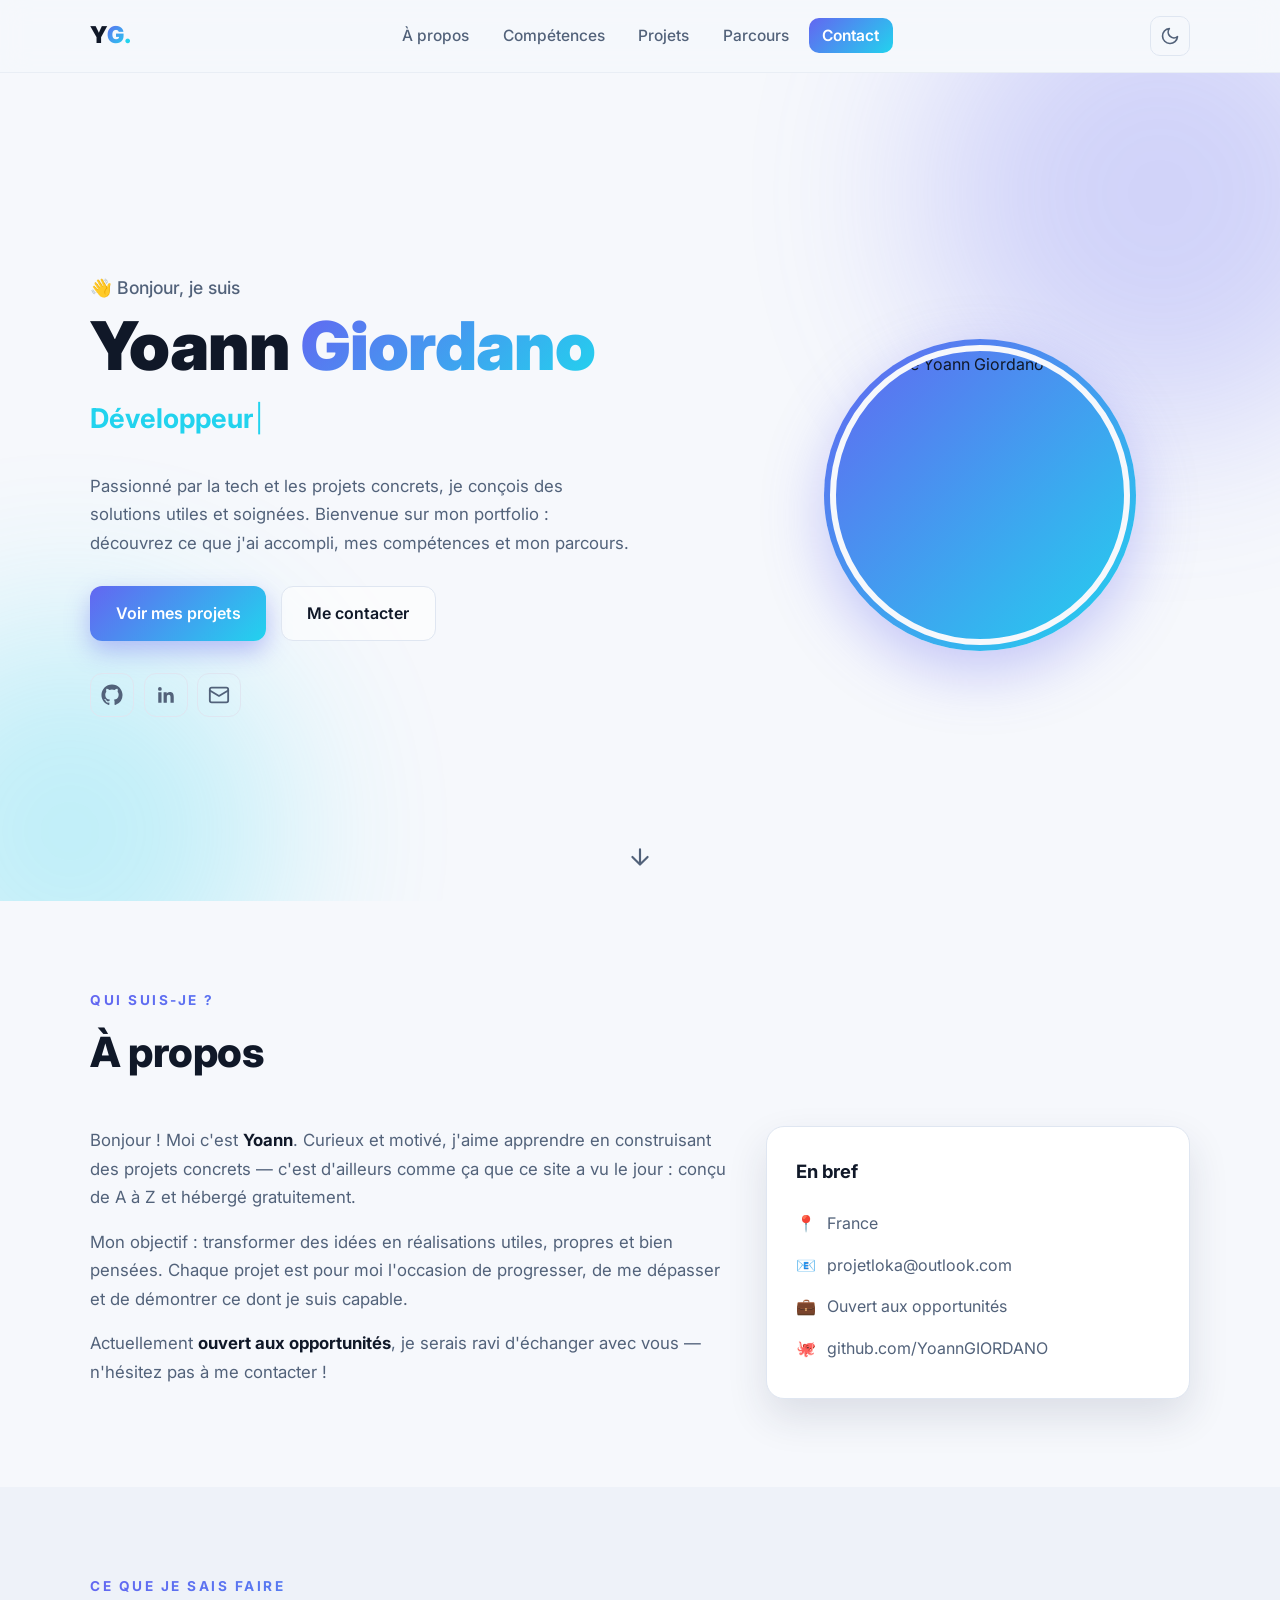
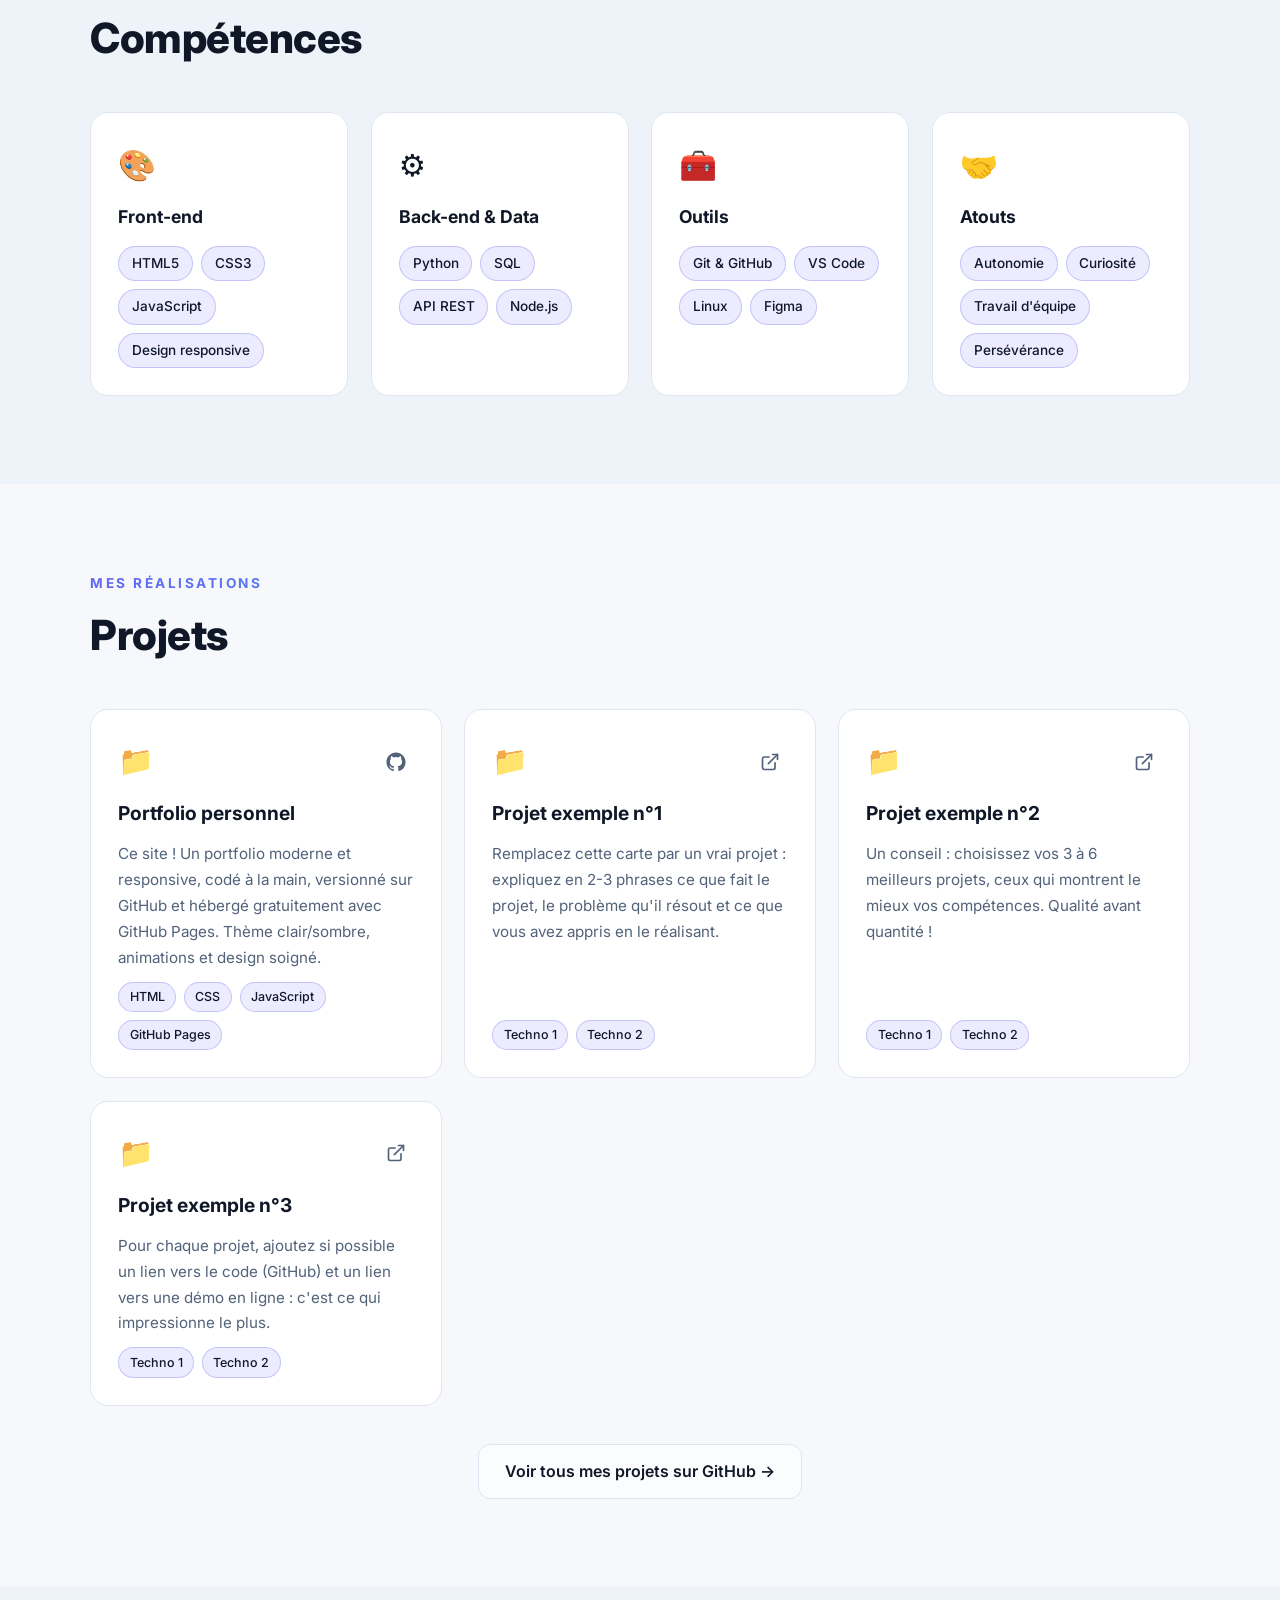
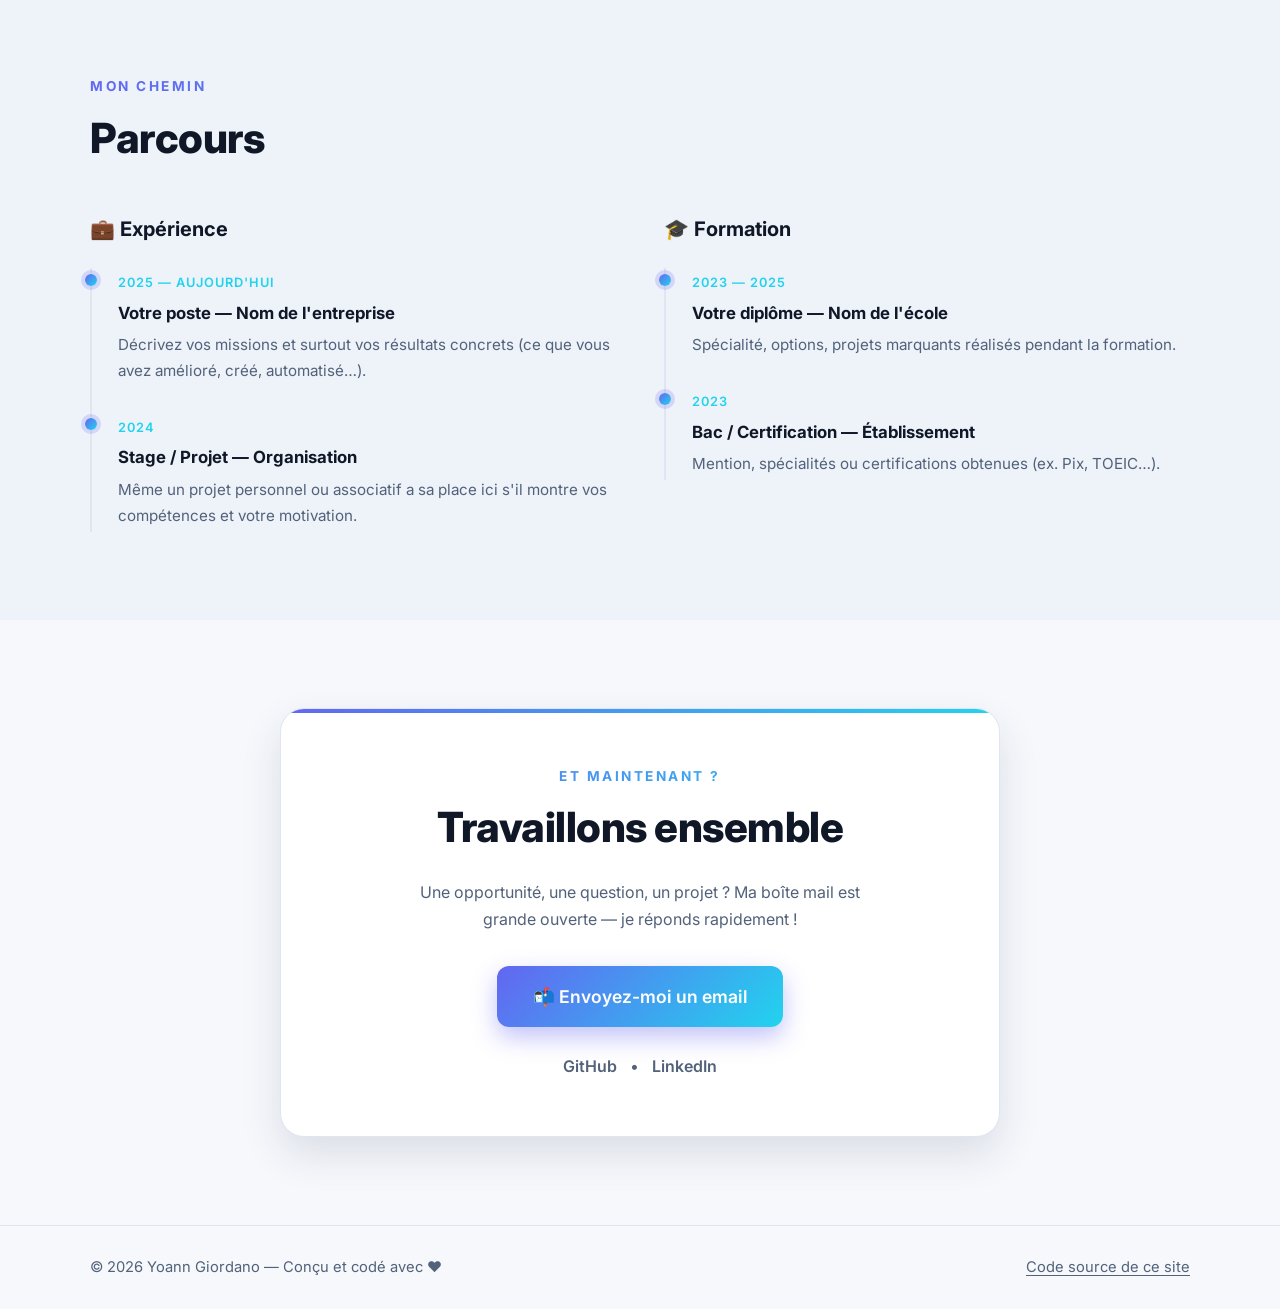
==== index.html @ 3876a5e9 "Création du site portfolio complet (hébergeable gratuitement sur GitHub Pages) - index.html : page u" ====
<!doctype html>
<html lang="fr" data-theme="dark">
<head>
  <meta charset="utf-8">
  <meta name="viewport" content="width=device-width, initial-scale=1">

  <!-- ═══════════════════════════════════════════════════════════════
       ✏️ RÉFÉRENCEMENT — modifiez le titre et la description ci-dessous
       (c'est ce qui s'affiche sur Google et quand vous partagez le lien)
       ═══════════════════════════════════════════════════════════════ -->
  <title>Yoann Giordano — Portfolio</title>
  <meta name="description" content="Portfolio de Yoann Giordano : découvrez mes projets, mes compétences et mon parcours.">
  <meta name="theme-color" content="#0b0f1a">

  <!-- Aperçu du lien quand il est partagé (LinkedIn, réseaux sociaux…) -->
  <meta property="og:type" content="website">
  <meta property="og:title" content="Yoann Giordano — Portfolio">
  <meta property="og:description" content="Découvrez mes projets, mes compétences et mon parcours.">
  <meta property="og:image" content="https://avatars.githubusercontent.com/u/115475641?v=4">

  <link rel="icon" href="data:image/svg+xml,<svg xmlns=%22http://www.w3.org/2000/svg%22 viewBox=%220 0 100 100%22><text y=%22.9em%22 font-size=%2290%22>🚀</text></svg>">

  <link rel="preconnect" href="https://fonts.googleapis.com">
  <link rel="preconnect" href="https://fonts.gstatic.com" crossorigin>
  <link href="https://fonts.googleapis.com/css2?family=Inter:wght@400;500;600;700;800;900&display=swap" rel="stylesheet">

  <link rel="stylesheet" href="styles.css">
</head>
<body>

  <a class="skip-link" href="#main">Aller au contenu</a>

  <!-- ════════════════════ BARRE DE NAVIGATION ════════════════════ -->
  <header class="site-header">
    <nav class="container nav" aria-label="Navigation principale">
      <a class="logo" href="#accueil">Y<span class="logo-dot">G</span><span class="logo-point">.</span></a>

      <ul class="nav-links" id="nav-links">
        <li><a class="nav-link" href="#apropos">À propos</a></li>
        <li><a class="nav-link" href="#competences">Compétences</a></li>
        <li><a class="nav-link" href="#projets">Projets</a></li>
        <li><a class="nav-link" href="#parcours">Parcours</a></li>
        <li><a class="nav-link nav-link-cta" href="#contact">Contact</a></li>
      </ul>

      <div class="nav-actions">
        <button class="theme-toggle" id="theme-toggle" aria-label="Changer de thème (clair / sombre)">
          <svg class="icon-sun" viewBox="0 0 24 24" width="20" height="20" fill="none" stroke="currentColor" stroke-width="2" stroke-linecap="round"><circle cx="12" cy="12" r="4"/><path d="M12 2v2M12 20v2M4.9 4.9l1.4 1.4M17.7 17.7l1.4 1.4M2 12h2M20 12h2M4.9 19.1l1.4-1.4M17.7 6.3l1.4-1.4"/></svg>
          <svg class="icon-moon" viewBox="0 0 24 24" width="20" height="20" fill="none" stroke="currentColor" stroke-width="2" stroke-linecap="round" stroke-linejoin="round"><path d="M21 12.8A9 9 0 1 1 11.2 3a7 7 0 0 0 9.8 9.8z"/></svg>
        </button>
        <button class="burger" id="burger" aria-label="Ouvrir le menu" aria-expanded="false" aria-controls="nav-links">
          <span></span><span></span><span></span>
        </button>
      </div>
    </nav>
  </header>

  <main id="main">

    <!-- ════════════════════ ACCUEIL / HÉRO ════════════════════ -->
    <section id="accueil" class="hero">
      <div class="blob blob-1" aria-hidden="true"></div>
      <div class="blob blob-2" aria-hidden="true"></div>

      <div class="container hero-grid">
        <div class="hero-text">
          <p class="hero-hello">👋 Bonjour, je suis</p>

          <!-- ✏️ Votre nom -->
          <h1 class="hero-name">Yoann <span class="gradient-text">Giordano</span></h1>

          <!-- ✏️ Les métiers/titres qui défilent se changent dans script.js (tout en haut du fichier) -->
          <p class="hero-role"><span id="typed">Développeur</span><span class="cursor" aria-hidden="true">|</span></p>

          <!-- ✏️ Votre phrase d'accroche : qui vous êtes, ce que vous faites, ce que vous cherchez -->
          <p class="hero-pitch">
            Passionné par la tech et les projets concrets, je conçois des solutions
            utiles et soignées. Bienvenue sur mon portfolio&nbsp;: découvrez ce que
            j'ai accompli, mes compétences et mon parcours.
          </p>

          <div class="hero-actions">
            <a class="btn btn-primary" href="#projets">Voir mes projets</a>
            <a class="btn btn-ghost" href="#contact">Me contacter</a>
          </div>

          <div class="hero-socials">
            <a href="https://github.com/YoannGIORDANO" target="_blank" rel="noopener" aria-label="GitHub" title="GitHub">
              <svg viewBox="0 0 24 24" width="22" height="22" fill="currentColor"><path d="M12 .5C5.65.5.5 5.65.5 12c0 5.08 3.29 9.39 7.86 10.91.58.11.79-.25.79-.56 0-.27-.01-1.17-.02-2.12-3.2.7-3.87-1.36-3.87-1.36-.52-1.33-1.28-1.68-1.28-1.68-1.04-.71.08-.7.08-.7 1.15.08 1.76 1.18 1.76 1.18 1.03 1.76 2.69 1.25 3.34.96.1-.75.4-1.25.72-1.54-2.55-.29-5.23-1.28-5.23-5.68 0-1.26.45-2.28 1.18-3.09-.12-.29-.51-1.46.11-3.05 0 0 .96-.31 3.15 1.18a10.9 10.9 0 0 1 5.74 0c2.19-1.49 3.15-1.18 3.15-1.18.62 1.59.23 2.76.11 3.05.73.81 1.18 1.83 1.18 3.09 0 4.41-2.69 5.38-5.25 5.67.41.35.77 1.05.77 2.12 0 1.53-.01 2.76-.01 3.14 0 .31.21.68.8.56A11.52 11.52 0 0 0 23.5 12C23.5 5.65 18.35.5 12 .5z"/></svg>
            </a>
            <!-- ✏️ Remplacez par l'adresse de VOTRE profil LinkedIn -->
            <a href="https://www.linkedin.com/in/votre-profil-linkedin" target="_blank" rel="noopener" aria-label="LinkedIn" title="LinkedIn">
              <svg viewBox="0 0 24 24" width="22" height="22" fill="currentColor"><path d="M20.45 20.45h-3.55v-5.57c0-1.33-.03-3.04-1.85-3.04-1.86 0-2.14 1.45-2.14 2.94v5.67H9.35V9h3.41v1.56h.05c.48-.9 1.64-1.85 3.37-1.85 3.6 0 4.27 2.37 4.27 5.46v6.28zM5.34 7.43a2.06 2.06 0 1 1 0-4.12 2.06 2.06 0 0 1 0 4.12zM7.12 20.45H3.56V9h3.56v11.45z"/></svg>
            </a>
            <a href="mailto:projetloka@outlook.com" aria-label="Email" title="M'écrire un email">
              <svg viewBox="0 0 24 24" width="22" height="22" fill="none" stroke="currentColor" stroke-width="2" stroke-linecap="round" stroke-linejoin="round"><rect x="2" y="4" width="20" height="16" rx="2"/><path d="m22 7-10 6L2 7"/></svg>
            </a>
          </div>
        </div>

        <div class="hero-visual">
          <div class="avatar-ring">
            <!-- ✏️ Votre photo : ceci utilise votre avatar GitHub automatiquement.
                 Pour une autre photo, mettez un fichier dans le dossier assets/
                 (ex. assets/photo.jpg) puis remplacez le src par "assets/photo.jpg" -->
            <img src="https://avatars.githubusercontent.com/u/115475641?v=4" alt="Photo de Yoann Giordano" width="300" height="300">
          </div>
        </div>
      </div>

      <a class="scroll-hint" href="#apropos" aria-label="Descendre vers la section À propos">
        <svg viewBox="0 0 24 24" width="26" height="26" fill="none" stroke="currentColor" stroke-width="2" stroke-linecap="round" stroke-linejoin="round"><path d="M12 5v14M19 12l-7 7-7-7"/></svg>
      </a>
    </section>

    <!-- ════════════════════ À PROPOS ════════════════════ -->
    <section id="apropos" class="section">
      <div class="container">
        <p class="section-kicker reveal">Qui suis-je&nbsp;?</p>
        <h2 class="section-title reveal">À propos</h2>

        <div class="about-grid">
          <div class="about-text reveal">
            <!-- ✏️ Présentez-vous ici : votre histoire, ce qui vous motive,
                 vos réussites dont vous êtes fier, ce que vous recherchez
                 (alternance, stage, CDI, missions freelance…) -->
            <p>
              Bonjour&nbsp;! Moi c'est <strong>Yoann</strong>. Curieux et motivé, j'aime
              apprendre en construisant des projets concrets — c'est d'ailleurs comme ça
              que ce site a vu le jour&nbsp;: conçu de A à Z et hébergé gratuitement.
            </p>
            <p>
              Mon objectif&nbsp;: transformer des idées en réalisations utiles, propres
              et bien pensées. Chaque projet est pour moi l'occasion de progresser,
              de me dépasser et de démontrer ce dont je suis capable.
            </p>
            <p>
              Actuellement <strong>ouvert aux opportunités</strong>, je serais ravi
              d'échanger avec vous — n'hésitez pas à me contacter&nbsp;!
            </p>

            <!-- ✏️ BOUTON CV : ajoutez votre CV en PDF dans le dossier assets/
                 (ex. assets/cv-yoann-giordano.pdf) puis retirez les balises de
                 commentaire ci-dessous pour faire apparaître le bouton :
            <a class="btn btn-primary btn-cv" href="assets/cv-yoann-giordano.pdf" target="_blank" rel="noopener">
              📄 Télécharger mon CV
            </a>
            -->
          </div>

          <aside class="about-card reveal">
            <h3>En bref</h3>
            <ul class="about-list">
              <!-- ✏️ Mettez votre ville / région -->
              <li><span class="about-ico">📍</span> France</li>
              <li><span class="about-ico">📧</span> <a href="mailto:projetloka@outlook.com">projetloka@outlook.com</a></li>
              <li><span class="about-ico">💼</span> Ouvert aux opportunités</li>
              <li><span class="about-ico">🐙</span> <a href="https://github.com/YoannGIORDANO" target="_blank" rel="noopener">github.com/YoannGIORDANO</a></li>
            </ul>
          </aside>
        </div>
      </div>
    </section>

    <!-- ════════════════════ COMPÉTENCES ════════════════════ -->
    <section id="competences" class="section section-alt">
      <div class="container">
        <p class="section-kicker reveal">Ce que je sais faire</p>
        <h2 class="section-title reveal">Compétences</h2>

        <!-- ✏️ Gardez uniquement ce que vous maîtrisez vraiment, ajoutez le reste.
             Chaque compétence est un simple <li class="chip">…</li> -->
        <div class="skills-grid">
          <div class="skill-card reveal">
            <div class="skill-ico">🎨</div>
            <h3>Front-end</h3>
            <ul class="chips">
              <li class="chip">HTML5</li>
              <li class="chip">CSS3</li>
              <li class="chip">JavaScript</li>
              <li class="chip">Design responsive</li>
            </ul>
          </div>

          <div class="skill-card reveal">
            <div class="skill-ico">⚙️</div>
            <h3>Back-end &amp; Data</h3>
            <ul class="chips">
              <li class="chip">Python</li>
              <li class="chip">SQL</li>
              <li class="chip">API REST</li>
              <li class="chip">Node.js</li>
            </ul>
          </div>

          <div class="skill-card reveal">
            <div class="skill-ico">🧰</div>
            <h3>Outils</h3>
            <ul class="chips">
              <li class="chip">Git &amp; GitHub</li>
              <li class="chip">VS Code</li>
              <li class="chip">Linux</li>
              <li class="chip">Figma</li>
            </ul>
          </div>

          <div class="skill-card reveal">
            <div class="skill-ico">🤝</div>
            <h3>Atouts</h3>
            <ul class="chips">
              <li class="chip">Autonomie</li>
              <li class="chip">Curiosité</li>
              <li class="chip">Travail d'équipe</li>
              <li class="chip">Persévérance</li>
            </ul>
          </div>
        </div>
      </div>
    </section>

    <!-- ════════════════════ PROJETS ════════════════════ -->
    <section id="projets" class="section">
      <div class="container">
        <p class="section-kicker reveal">Mes réalisations</p>
        <h2 class="section-title reveal">Projets</h2>

        <div class="projects-grid">

          <!-- ✅ PROJET RÉEL : ce portfolio ! Vous pouvez le garder. -->
          <article class="project-card reveal">
            <div class="project-top">
              <span class="project-folder">📁</span>
              <div class="project-links">
                <a href="https://github.com/YoannGIORDANO/portfolio" target="_blank" rel="noopener" aria-label="Code source sur GitHub" title="Code source">
                  <svg viewBox="0 0 24 24" width="20" height="20" fill="currentColor"><path d="M12 .5C5.65.5.5 5.65.5 12c0 5.08 3.29 9.39 7.86 10.91.58.11.79-.25.79-.56 0-.27-.01-1.17-.02-2.12-3.2.7-3.87-1.36-3.87-1.36-.52-1.33-1.28-1.68-1.28-1.68-1.04-.71.08-.7.08-.7 1.15.08 1.76 1.18 1.76 1.18 1.03 1.76 2.69 1.25 3.34.96.1-.75.4-1.25.72-1.54-2.55-.29-5.23-1.28-5.23-5.68 0-1.26.45-2.28 1.18-3.09-.12-.29-.51-1.46.11-3.05 0 0 .96-.31 3.15 1.18a10.9 10.9 0 0 1 5.74 0c2.19-1.49 3.15-1.18 3.15-1.18.62 1.59.23 2.76.11 3.05.73.81 1.18 1.83 1.18 3.09 0 4.41-2.69 5.38-5.25 5.67.41.35.77 1.05.77 2.12 0 1.53-.01 2.76-.01 3.14 0 .31.21.68.8.56A11.52 11.52 0 0 0 23.5 12C23.5 5.65 18.35.5 12 .5z"/></svg>
                </a>
              </div>
            </div>
            <h3>Portfolio personnel</h3>
            <p>
              Ce site&nbsp;! Un portfolio moderne et responsive, codé à la main,
              versionné sur GitHub et hébergé gratuitement avec GitHub Pages.
              Thème clair/sombre, animations et design soigné.
            </p>
            <ul class="chips chips-sm">
              <li class="chip">HTML</li>
              <li class="chip">CSS</li>
              <li class="chip">JavaScript</li>
              <li class="chip">GitHub Pages</li>
            </ul>
          </article>

          <!-- ✏️ EXEMPLE À REMPLACER par un de VOS projets :
               changez le titre, la description, les technologies et les liens. -->
          <article class="project-card reveal">
            <div class="project-top">
              <span class="project-folder">📁</span>
              <div class="project-links">
                <a href="https://github.com/YoannGIORDANO?tab=repositories" target="_blank" rel="noopener" aria-label="Voir sur GitHub" title="Voir sur GitHub">
                  <svg viewBox="0 0 24 24" width="20" height="20" fill="none" stroke="currentColor" stroke-width="2" stroke-linecap="round" stroke-linejoin="round"><path d="M18 13v6a2 2 0 0 1-2 2H5a2 2 0 0 1-2-2V8a2 2 0 0 1 2-2h6"/><path d="M15 3h6v6"/><path d="M10 14 21 3"/></svg>
                </a>
              </div>
            </div>
            <h3>Projet exemple n°1</h3>
            <p>
              Remplacez cette carte par un vrai projet&nbsp;: expliquez en 2-3 phrases
              ce que fait le projet, le problème qu'il résout et ce que vous avez
              appris en le réalisant.
            </p>
            <ul class="chips chips-sm">
              <li class="chip">Techno 1</li>
              <li class="chip">Techno 2</li>
            </ul>
          </article>

          <!-- ✏️ EXEMPLE À REMPLACER -->
          <article class="project-card reveal">
            <div class="project-top">
              <span class="project-folder">📁</span>
              <div class="project-links">
                <a href="https://github.com/YoannGIORDANO?tab=repositories" target="_blank" rel="noopener" aria-label="Voir sur GitHub" title="Voir sur GitHub">
                  <svg viewBox="0 0 24 24" width="20" height="20" fill="none" stroke="currentColor" stroke-width="2" stroke-linecap="round" stroke-linejoin="round"><path d="M18 13v6a2 2 0 0 1-2 2H5a2 2 0 0 1-2-2V8a2 2 0 0 1 2-2h6"/><path d="M15 3h6v6"/><path d="M10 14 21 3"/></svg>
                </a>
              </div>
            </div>
            <h3>Projet exemple n°2</h3>
            <p>
              Un conseil&nbsp;: choisissez vos 3 à 6 meilleurs projets, ceux qui
              montrent le mieux vos compétences. Qualité avant quantité&nbsp;!
            </p>
            <ul class="chips chips-sm">
              <li class="chip">Techno 1</li>
              <li class="chip">Techno 2</li>
            </ul>
          </article>

          <!-- ✏️ EXEMPLE À REMPLACER (dupliquez ce bloc pour ajouter des projets) -->
          <article class="project-card reveal">
            <div class="project-top">
              <span class="project-folder">📁</span>
              <div class="project-links">
                <a href="https://github.com/YoannGIORDANO?tab=repositories" target="_blank" rel="noopener" aria-label="Voir sur GitHub" title="Voir sur GitHub">
                  <svg viewBox="0 0 24 24" width="20" height="20" fill="none" stroke="currentColor" stroke-width="2" stroke-linecap="round" stroke-linejoin="round"><path d="M18 13v6a2 2 0 0 1-2 2H5a2 2 0 0 1-2-2V8a2 2 0 0 1 2-2h6"/><path d="M15 3h6v6"/><path d="M10 14 21 3"/></svg>
                </a>
              </div>
            </div>
            <h3>Projet exemple n°3</h3>
            <p>
              Pour chaque projet, ajoutez si possible un lien vers le code (GitHub)
              et un lien vers une démo en ligne&nbsp;: c'est ce qui impressionne le plus.
            </p>
            <ul class="chips chips-sm">
              <li class="chip">Techno 1</li>
              <li class="chip">Techno 2</li>
            </ul>
          </article>

        </div>

        <p class="projects-more reveal">
          <a class="btn btn-ghost" href="https://github.com/YoannGIORDANO?tab=repositories" target="_blank" rel="noopener">
            Voir tous mes projets sur GitHub →
          </a>
        </p>
      </div>
    </section>

    <!-- ════════════════════ PARCOURS ════════════════════ -->
    <section id="parcours" class="section section-alt">
      <div class="container">
        <p class="section-kicker reveal">Mon chemin</p>
        <h2 class="section-title reveal">Parcours</h2>

        <div class="timeline-grid">

          <div class="reveal">
            <h3 class="timeline-heading">💼 Expérience</h3>
            <div class="timeline">
              <!-- ✏️ EXEMPLE À REMPLACER : votre expérience la plus récente en premier -->
              <div class="timeline-item">
                <span class="timeline-date">2025 — Aujourd'hui</span>
                <h4>Votre poste — Nom de l'entreprise</h4>
                <p>Décrivez vos missions et surtout vos résultats concrets
                   (ce que vous avez amélioré, créé, automatisé…).</p>
              </div>
              <!-- ✏️ EXEMPLE À REMPLACER (stages, alternance, jobs, bénévolat : tout compte) -->
              <div class="timeline-item">
                <span class="timeline-date">2024</span>
                <h4>Stage / Projet — Organisation</h4>
                <p>Même un projet personnel ou associatif a sa place ici
                   s'il montre vos compétences et votre motivation.</p>
              </div>
            </div>
          </div>

          <div class="reveal">
            <h3 class="timeline-heading">🎓 Formation</h3>
            <div class="timeline">
              <!-- ✏️ EXEMPLE À REMPLACER : votre diplôme / formation -->
              <div class="timeline-item">
                <span class="timeline-date">2023 — 2025</span>
                <h4>Votre diplôme — Nom de l'école</h4>
                <p>Spécialité, options, projets marquants réalisés pendant la formation.</p>
              </div>
              <!-- ✏️ EXEMPLE À REMPLACER -->
              <div class="timeline-item">
                <span class="timeline-date">2023</span>
                <h4>Bac / Certification — Établissement</h4>
                <p>Mention, spécialités ou certifications obtenues (ex. Pix, TOEIC…).</p>
              </div>
            </div>
          </div>

        </div>
      </div>
    </section>

    <!-- ════════════════════ CONTACT ════════════════════ -->
    <section id="contact" class="section">
      <div class="container">
        <div class="contact-card reveal">
          <p class="section-kicker">Et maintenant&nbsp;?</p>
          <h2 class="section-title">Travaillons ensemble</h2>
          <p class="contact-text">
            Une opportunité, une question, un projet&nbsp;?
            Ma boîte mail est grande ouverte — je réponds rapidement&nbsp;!
          </p>
          <a class="btn btn-primary btn-lg" href="mailto:projetloka@outlook.com">📬 Envoyez-moi un email</a>
          <div class="contact-socials">
            <a href="https://github.com/YoannGIORDANO" target="_blank" rel="noopener">GitHub</a>
            <span aria-hidden="true">•</span>
            <!-- ✏️ Remplacez par l'adresse de VOTRE profil LinkedIn -->
            <a href="https://www.linkedin.com/in/votre-profil-linkedin" target="_blank" rel="noopener">LinkedIn</a>
          </div>
        </div>
      </div>
    </section>

  </main>

  <!-- ════════════════════ PIED DE PAGE ════════════════════ -->
  <footer class="site-footer">
    <div class="container footer-inner">
      <p>© <span id="year">2026</span> Yoann Giordano — Conçu et codé avec ❤️</p>
      <p><a href="https://github.com/YoannGIORDANO/portfolio" target="_blank" rel="noopener">Code source de ce site</a></p>
    </div>
  </footer>

  <button class="scroll-top" id="scroll-top" aria-label="Remonter en haut de la page">
    <svg viewBox="0 0 24 24" width="20" height="20" fill="none" stroke="currentColor" stroke-width="2" stroke-linecap="round" stroke-linejoin="round"><path d="M12 19V5M5 12l7-7 7 7"/></svg>
  </button>

  <script src="script.js"></script>
</body>
</html>
---- styles.css ----
/* ═══════════════════════════════════════════════════════════════════
   PORTFOLIO — FEUILLE DE STYLE
   ✏️ Pour changer les couleurs du site, modifiez simplement les
      variables ci-dessous (--accent et --accent-2 pour le dégradé).
   ═══════════════════════════════════════════════════════════════════ */

:root {
  --accent: #6366f1;      /* couleur principale (indigo) */
  --accent-2: #22d3ee;    /* couleur secondaire (cyan)   */
  --gradient: linear-gradient(135deg, var(--accent), var(--accent-2));

  /* Thème sombre (par défaut) */
  --bg: #0b0f1a;
  --bg-soft: #0f1524;
  --surface: #121a2c;
  --border: #23304d;
  --text: #e6eaf2;
  --muted: #93a1b8;
  --shadow: 0 18px 40px rgba(0, 0, 0, .45);
  color-scheme: dark;
}

[data-theme="light"] {
  --bg: #f6f8fc;
  --bg-soft: #eef2f9;
  --surface: #ffffff;
  --border: #dfe6f1;
  --text: #101828;
  --muted: #52627a;
  --shadow: 0 18px 40px rgba(30, 41, 78, .12);
  color-scheme: light;
}

/* ── Base ─────────────────────────────────────────────────────────── */
*, *::before, *::after { box-sizing: border-box; margin: 0; padding: 0; }

html {
  scroll-behavior: smooth;
  scroll-padding-top: 92px; /* compense la barre de navigation fixe */
}

body {
  font-family: "Inter", system-ui, -apple-system, "Segoe UI", Roboto, sans-serif;
  background: var(--bg);
  color: var(--text);
  line-height: 1.7;
  -webkit-font-smoothing: antialiased;
  overflow-x: hidden;
}

img { max-width: 100%; display: block; }
a { color: inherit; text-decoration: none; }
ul { list-style: none; }
button { font: inherit; color: inherit; background: none; border: none; cursor: pointer; }

.container { width: min(1100px, 92%); margin-inline: auto; }

.skip-link {
  position: absolute; left: -999px; top: 8px; z-index: 999;
  background: var(--surface); padding: .6rem 1rem; border-radius: 8px;
}
.skip-link:focus { left: 8px; }

::selection { background: var(--accent); color: #fff; }

/* ── Barre de navigation ──────────────────────────────────────────── */
.site-header {
  position: sticky; top: 0; z-index: 100;
  background: color-mix(in srgb, var(--bg) 80%, transparent);
  backdrop-filter: blur(14px);
  -webkit-backdrop-filter: blur(14px);
  border-bottom: 1px solid color-mix(in srgb, var(--border) 60%, transparent);
}

.nav { display: flex; align-items: center; justify-content: space-between; height: 72px; gap: 1rem; }

.logo { font-weight: 900; font-size: 1.45rem; letter-spacing: .5px; }
.logo-dot { background: var(--gradient); -webkit-background-clip: text; background-clip: text; color: transparent; }
.logo-point { color: var(--accent-2); }

.nav-links { display: flex; align-items: center; gap: .4rem; }

.nav-link {
  padding: .5rem .85rem; border-radius: 10px;
  color: var(--muted); font-weight: 500; font-size: .97rem;
  transition: color .2s, background .2s;
}
.nav-link:hover { color: var(--text); background: color-mix(in srgb, var(--accent) 10%, transparent); }
.nav-link.active { color: var(--text); }

.nav-link-cta {
  color: #fff; background: var(--gradient); font-weight: 600;
}
.nav-link-cta:hover { color: #fff; filter: brightness(1.1); }

.nav-actions { display: flex; align-items: center; gap: .5rem; }

.theme-toggle {
  display: grid; place-items: center; width: 40px; height: 40px;
  border-radius: 10px; border: 1px solid var(--border); color: var(--muted);
  transition: color .2s, border-color .2s, transform .2s;
}
.theme-toggle:hover { color: var(--text); border-color: var(--accent); transform: rotate(15deg); }
[data-theme="dark"] .icon-sun { display: block; }
[data-theme="dark"] .icon-moon { display: none; }
[data-theme="light"] .icon-sun { display: none; }
[data-theme="light"] .icon-moon { display: block; }

.burger { display: none; flex-direction: column; gap: 5px; padding: 10px; }
.burger span {
  width: 22px; height: 2px; background: var(--text);
  border-radius: 2px; transition: transform .3s, opacity .3s;
}
.burger.open span:nth-child(1) { transform: translateY(7px) rotate(45deg); }
.burger.open span:nth-child(2) { opacity: 0; }
.burger.open span:nth-child(3) { transform: translateY(-7px) rotate(-45deg); }

/* ── Héro ─────────────────────────────────────────────────────────── */
.hero {
  position: relative; min-height: calc(100vh - 72px);
  display: flex; flex-direction: column; justify-content: center;
  padding: 4rem 0 3rem; overflow: hidden;
}

.blob {
  position: absolute; border-radius: 50%; filter: blur(90px);
  opacity: .45; pointer-events: none; z-index: -1;
  animation: float 14s ease-in-out infinite alternate;
}
.blob-1 { width: 480px; height: 480px; top: -120px; right: -120px; background: var(--accent); }
.blob-2 { width: 420px; height: 420px; bottom: -140px; left: -140px; background: var(--accent-2); animation-delay: -7s; }
[data-theme="light"] .blob { opacity: .25; }

@keyframes float {
  from { transform: translate(0, 0) scale(1); }
  to   { transform: translate(40px, 30px) scale(1.08); }
}

.hero-grid {
  display: grid; grid-template-columns: 1.2fr .8fr;
  align-items: center; gap: 3rem;
}

.hero-hello { font-size: 1.1rem; color: var(--muted); font-weight: 500; }

.hero-name {
  font-size: clamp(2.6rem, 6vw, 4.2rem);
  font-weight: 900; line-height: 1.1; margin: .4rem 0 .8rem;
  letter-spacing: -1px;
}

.gradient-text {
  background: var(--gradient);
  -webkit-background-clip: text; background-clip: text; color: transparent;
}

.hero-role {
  font-size: clamp(1.25rem, 3vw, 1.7rem);
  font-weight: 700; color: var(--accent-2); min-height: 2.2em;
}
.cursor { animation: blink 1s step-end infinite; font-weight: 400; margin-left: 2px; }
@keyframes blink { 50% { opacity: 0; } }

.hero-pitch { max-width: 34rem; color: var(--muted); margin: 1rem 0 1.8rem; font-size: 1.05rem; }

.hero-actions { display: flex; flex-wrap: wrap; gap: .9rem; }

.btn {
  display: inline-flex; align-items: center; gap: .5rem;
  padding: .8rem 1.6rem; border-radius: 12px;
  font-weight: 600; font-size: 1rem;
  transition: transform .2s, box-shadow .2s, filter .2s, border-color .2s;
}
.btn:hover { transform: translateY(-3px); }
.btn:active { transform: translateY(-1px); }

.btn-primary {
  color: #fff; background: var(--gradient);
  box-shadow: 0 10px 24px color-mix(in srgb, var(--accent) 40%, transparent);
}
.btn-primary:hover { filter: brightness(1.1); }

.btn-ghost { border: 1px solid var(--border); color: var(--text); background: color-mix(in srgb, var(--surface) 60%, transparent); }
.btn-ghost:hover { border-color: var(--accent); }

.btn-lg { padding: 1rem 2.2rem; font-size: 1.1rem; }
.btn-cv { margin-top: 1.4rem; }

.hero-socials { display: flex; gap: .6rem; margin-top: 2rem; }
.hero-socials a {
  display: grid; place-items: center; width: 44px; height: 44px;
  border-radius: 12px; border: 1px solid var(--border); color: var(--muted);
  transition: color .2s, border-color .2s, transform .2s;
}
.hero-socials a:hover { color: var(--accent-2); border-color: var(--accent-2); transform: translateY(-3px); }

.hero-visual { display: flex; justify-content: center; }

.avatar-ring {
  padding: 6px; border-radius: 50%;
  background: var(--gradient);
  box-shadow: 0 20px 60px color-mix(in srgb, var(--accent) 35%, transparent);
  animation: hover-float 5s ease-in-out infinite;
}
.avatar-ring img {
  width: clamp(200px, 26vw, 300px); height: clamp(200px, 26vw, 300px);
  border-radius: 50%; object-fit: cover;
  border: 6px solid var(--bg);
}
@keyframes hover-float {
  0%, 100% { transform: translateY(0); }
  50% { transform: translateY(-14px); }
}

.scroll-hint {
  position: absolute; left: 50%; bottom: 1.4rem; transform: translateX(-50%);
  color: var(--muted); animation: bounce 2s infinite;
}
@keyframes bounce {
  0%, 100% { transform: translate(-50%, 0); }
  50% { transform: translate(-50%, 8px); }
}

/* ── Sections ─────────────────────────────────────────────────────── */
.section { padding: 5.5rem 0; }
.section-alt { background: var(--bg-soft); }

.section-kicker {
  font-size: .85rem; font-weight: 700; text-transform: uppercase;
  letter-spacing: 2.5px;
  background: var(--gradient);
  -webkit-background-clip: text; background-clip: text; color: transparent;
}

.section-title {
  font-size: clamp(1.9rem, 4vw, 2.6rem);
  font-weight: 800; letter-spacing: -.5px;
  margin: .3rem 0 2.4rem;
}

/* ── À propos ─────────────────────────────────────────────────────── */
.about-grid { display: grid; grid-template-columns: 1.5fr 1fr; gap: 2.5rem; align-items: start; }
.about-text p + p { margin-top: 1rem; }
.about-text { color: var(--muted); font-size: 1.05rem; }
.about-text strong { color: var(--text); }

.about-card {
  background: var(--surface); border: 1px solid var(--border);
  border-radius: 18px; padding: 1.8rem; box-shadow: var(--shadow);
}
.about-card h3 { margin-bottom: 1rem; font-size: 1.15rem; }
.about-list li { display: flex; align-items: center; gap: .7rem; padding: .45rem 0; color: var(--muted); overflow-wrap: anywhere; }
.about-list a:hover { color: var(--accent-2); }
.about-ico { flex: none; }

/* ── Compétences ──────────────────────────────────────────────────── */
.skills-grid {
  display: grid; grid-template-columns: repeat(auto-fit, minmax(230px, 1fr));
  gap: 1.4rem;
}

.skill-card {
  background: var(--surface); border: 1px solid var(--border);
  border-radius: 18px; padding: 1.7rem;
  transition: transform .25s, border-color .25s, box-shadow .25s;
}
.skill-card:hover { transform: translateY(-6px); border-color: var(--accent); box-shadow: var(--shadow); }
.skill-ico { font-size: 1.9rem; margin-bottom: .6rem; }
.skill-card h3 { font-size: 1.1rem; margin-bottom: .9rem; }

.chips { display: flex; flex-wrap: wrap; gap: .5rem; }
.chip {
  padding: .32rem .8rem; border-radius: 999px; font-size: .85rem; font-weight: 500;
  color: var(--text);
  background: color-mix(in srgb, var(--accent) 12%, transparent);
  border: 1px solid color-mix(in srgb, var(--accent) 30%, transparent);
}
.chips-sm .chip { font-size: .78rem; padding: .22rem .65rem; }

/* ── Projets ──────────────────────────────────────────────────────── */
.projects-grid {
  display: grid; grid-template-columns: repeat(auto-fit, minmax(290px, 1fr));
  gap: 1.4rem;
}

.project-card {
  display: flex; flex-direction: column; gap: .7rem;
  background: var(--surface); border: 1px solid var(--border);
  border-radius: 18px; padding: 1.7rem;
  transition: transform .25s, border-color .25s, box-shadow .25s;
}
.project-card:hover { transform: translateY(-6px); border-color: var(--accent); box-shadow: var(--shadow); }

.project-top { display: flex; justify-content: space-between; align-items: center; }
.project-folder { font-size: 1.8rem; }
.project-links { display: flex; gap: .4rem; }
.project-links a {
  display: grid; place-items: center; width: 36px; height: 36px;
  border-radius: 10px; color: var(--muted); transition: color .2s, background .2s;
}
.project-links a:hover { color: var(--accent-2); background: color-mix(in srgb, var(--accent) 12%, transparent); }

.project-card h3 { font-size: 1.2rem; }
.project-card p { color: var(--muted); font-size: .95rem; flex: 1; }

.projects-more { text-align: center; margin-top: 2.4rem; }

/* ── Parcours (timeline) ──────────────────────────────────────────── */
.timeline-grid { display: grid; grid-template-columns: 1fr 1fr; gap: 3rem; align-items: start; }
.timeline-heading { font-size: 1.25rem; margin-bottom: 1.4rem; }

.timeline { position: relative; padding-left: 1.6rem; border-left: 2px solid var(--border); }
.timeline-item { position: relative; padding-bottom: 1.8rem; }
.timeline-item:last-child { padding-bottom: .2rem; }
.timeline-item::before {
  content: ""; position: absolute; left: calc(-1.6rem - 7px); top: .35rem;
  width: 12px; height: 12px; border-radius: 50%;
  background: var(--gradient);
  box-shadow: 0 0 0 4px color-mix(in srgb, var(--accent) 20%, transparent);
}

.timeline-date {
  display: inline-block; font-size: .8rem; font-weight: 600;
  color: var(--accent-2); text-transform: uppercase; letter-spacing: 1px;
  margin-bottom: .3rem;
}
.timeline-item h4 { font-size: 1.05rem; margin-bottom: .3rem; }
.timeline-item p { color: var(--muted); font-size: .95rem; }

/* ── Contact ──────────────────────────────────────────────────────── */
.contact-card {
  max-width: 720px; margin-inline: auto; text-align: center;
  background: var(--surface); border: 1px solid var(--border);
  border-radius: 24px; padding: 3.5rem 2rem;
  box-shadow: var(--shadow);
  position: relative; overflow: hidden;
}
.contact-card::before {
  content: ""; position: absolute; inset: 0 0 auto 0; height: 4px;
  background: var(--gradient);
}
.contact-card .section-title { margin-bottom: 1rem; }
.contact-text { color: var(--muted); max-width: 30rem; margin: 0 auto 2rem; }

.contact-socials { margin-top: 1.6rem; display: flex; justify-content: center; gap: .8rem; color: var(--muted); }
.contact-socials a { font-weight: 600; color: var(--muted); transition: color .2s; }
.contact-socials a:hover { color: var(--accent-2); }

/* ── Pied de page ─────────────────────────────────────────────────── */
.site-footer { border-top: 1px solid var(--border); padding: 1.8rem 0; }
.footer-inner {
  display: flex; justify-content: space-between; align-items: center;
  flex-wrap: wrap; gap: .6rem;
  color: var(--muted); font-size: .92rem;
}
.footer-inner a { text-decoration: underline; text-underline-offset: 3px; }
.footer-inner a:hover { color: var(--accent-2); }

/* ── Bouton "remonter" ────────────────────────────────────────────── */
.scroll-top {
  position: fixed; right: 1.4rem; bottom: 1.4rem; z-index: 90;
  display: grid; place-items: center; width: 46px; height: 46px;
  border-radius: 12px; color: #fff; background: var(--gradient);
  box-shadow: 0 10px 24px color-mix(in srgb, var(--accent) 40%, transparent);
  opacity: 0; pointer-events: none; transform: translateY(12px);
  transition: opacity .3s, transform .3s;
}
.scroll-top.visible { opacity: 1; pointer-events: auto; transform: translateY(0); }

/* ── Animations d'apparition au défilement ────────────────────────── */
html.js .reveal { opacity: 0; transform: translateY(26px); transition: opacity .7s ease, transform .7s ease; }
html.js .reveal.visible { opacity: 1; transform: translateY(0); }

/* ── Écrans moyens (tablettes) ────────────────────────────────────── */
@media (max-width: 900px) {
  .hero-grid { grid-template-columns: 1fr; gap: 2.2rem; text-align: center; }
  .hero-visual { order: -1; }
  .hero-pitch { margin-inline: auto; }
  .hero-actions, .hero-socials { justify-content: center; }

  .about-grid, .timeline-grid { grid-template-columns: 1fr; }

  .burger { display: flex; }
  .nav-links {
    position: absolute; top: 72px; left: 0; right: 0;
    flex-direction: column; align-items: stretch; gap: .3rem;
    background: var(--bg);
    border-bottom: 1px solid var(--border);
    padding: 1rem 4%;
    display: none;
  }
  .nav-links.open { display: flex; }
  .nav-link { display: block; text-align: center; padding: .9rem; }
}

/* ── Petits écrans (mobiles) ──────────────────────────────────────── */
@media (max-width: 600px) {
  .section { padding: 4rem 0; }
  .hero { padding-top: 2.5rem; }
  .btn { width: 100%; justify-content: center; }
  .hero-actions { flex-direction: column; }
  .contact-card { padding: 2.5rem 1.4rem; }
  .footer-inner { justify-content: center; text-align: center; }
  .scroll-hint { display: none; }
}

/* ── Accessibilité : animations réduites ──────────────────────────── */
@media (prefers-reduced-motion: reduce) {
  html { scroll-behavior: auto; }
  *, *::before, *::after {
    animation-duration: .01ms !important;
    animation-iteration-count: 1 !important;
    transition-duration: .01ms !important;
  }
  html.js .reveal { opacity: 1; transform: none; }
}
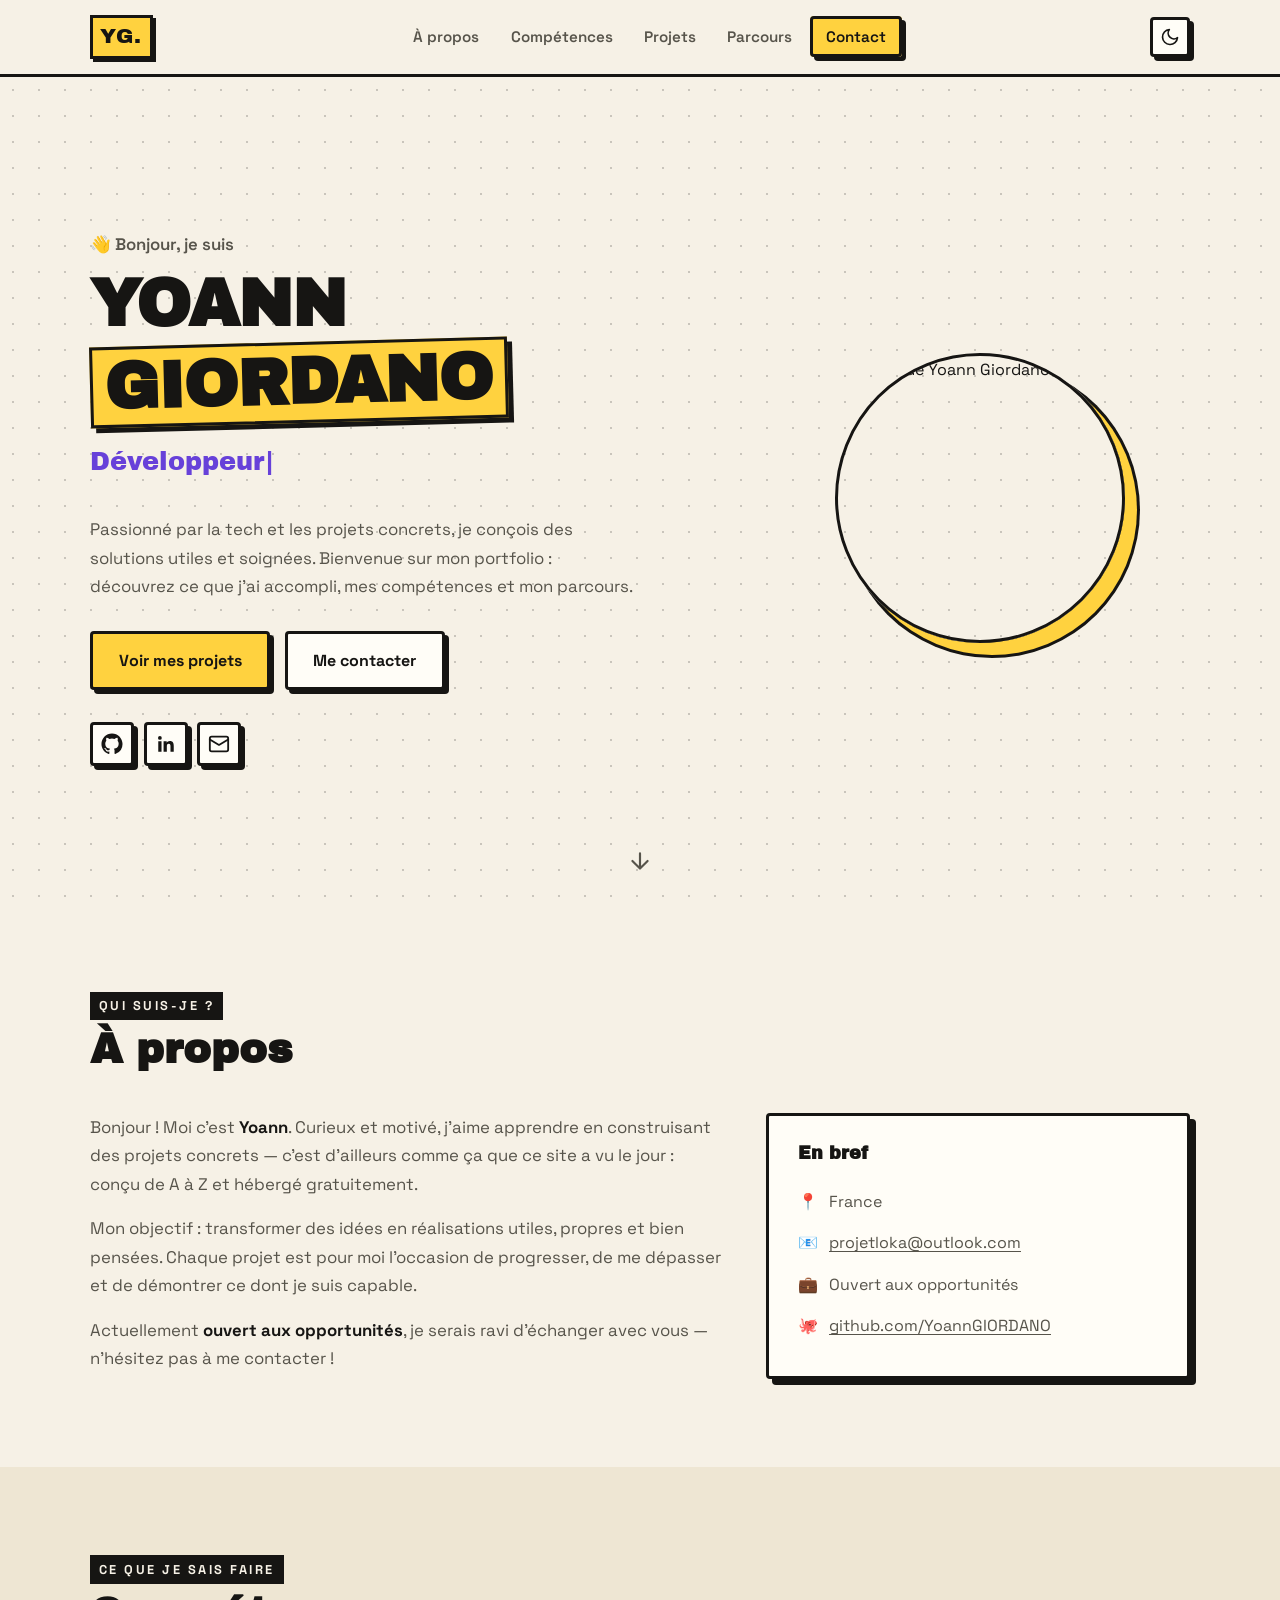
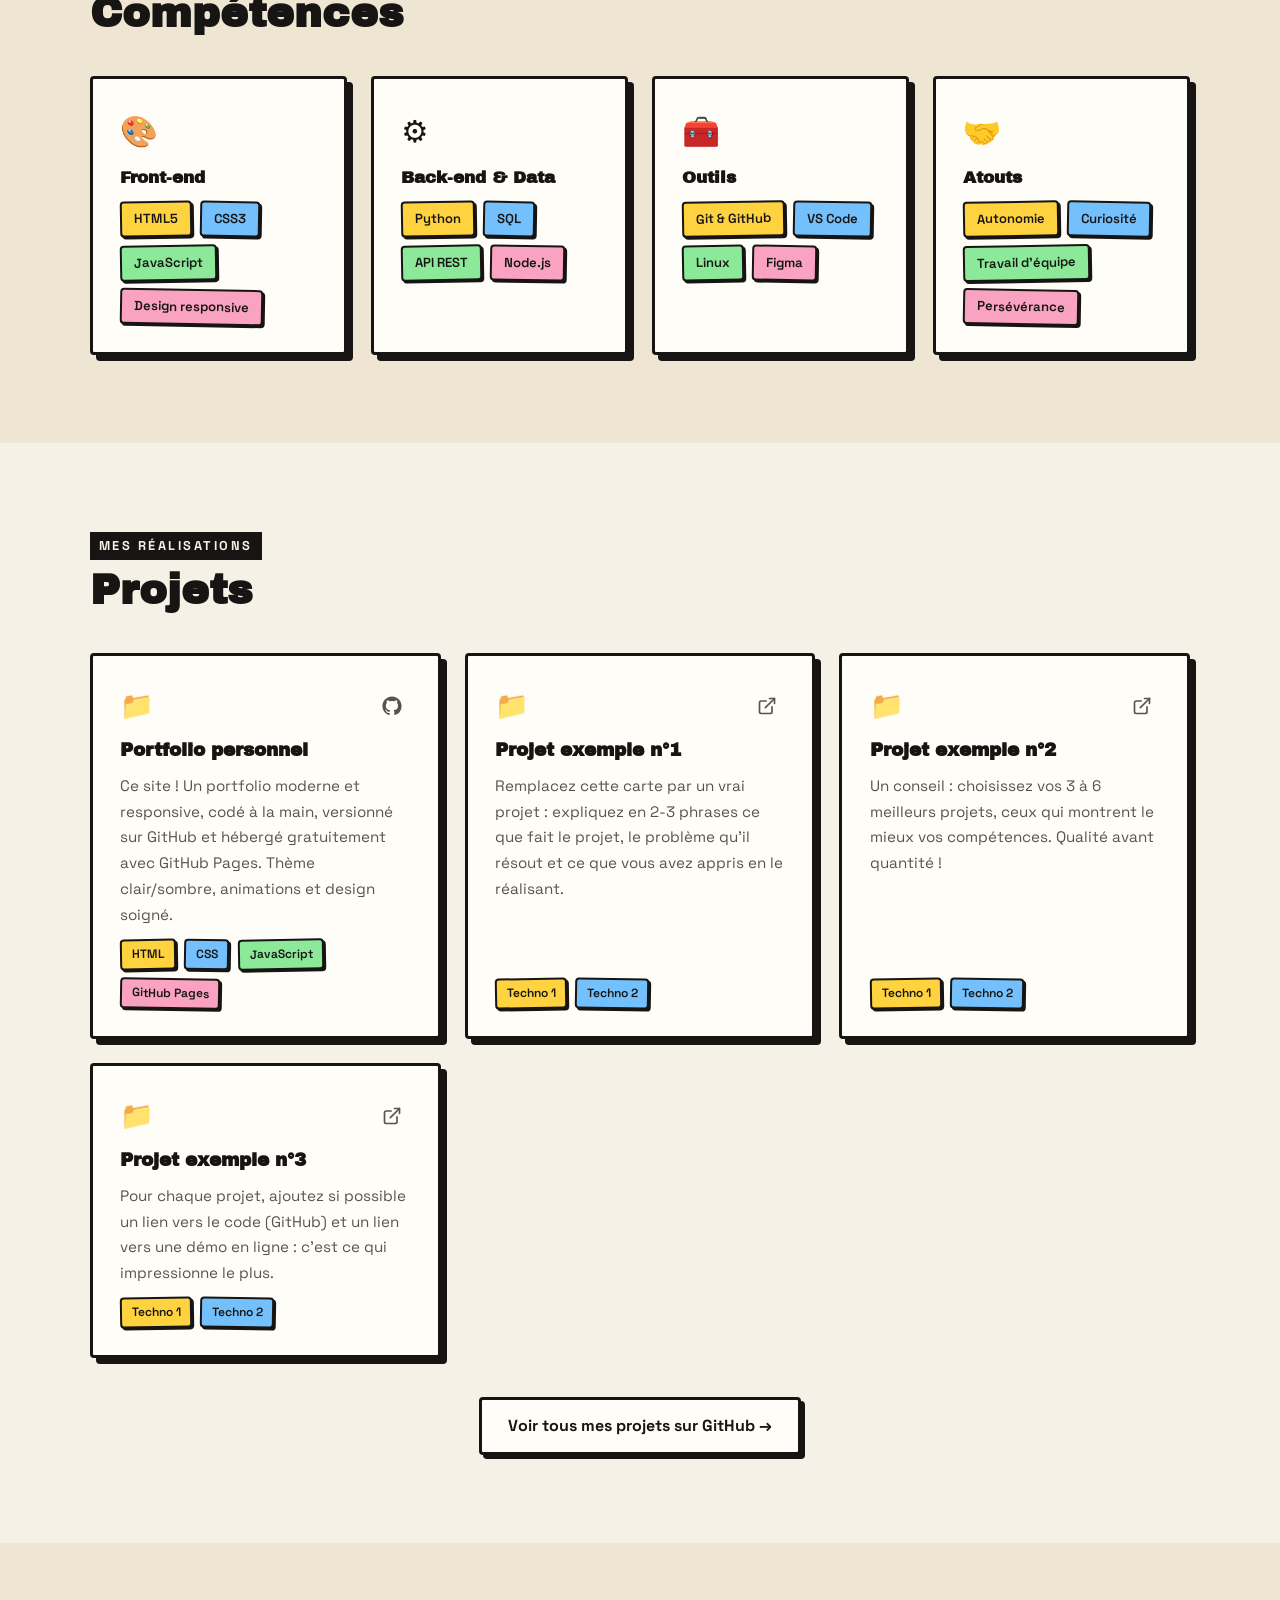
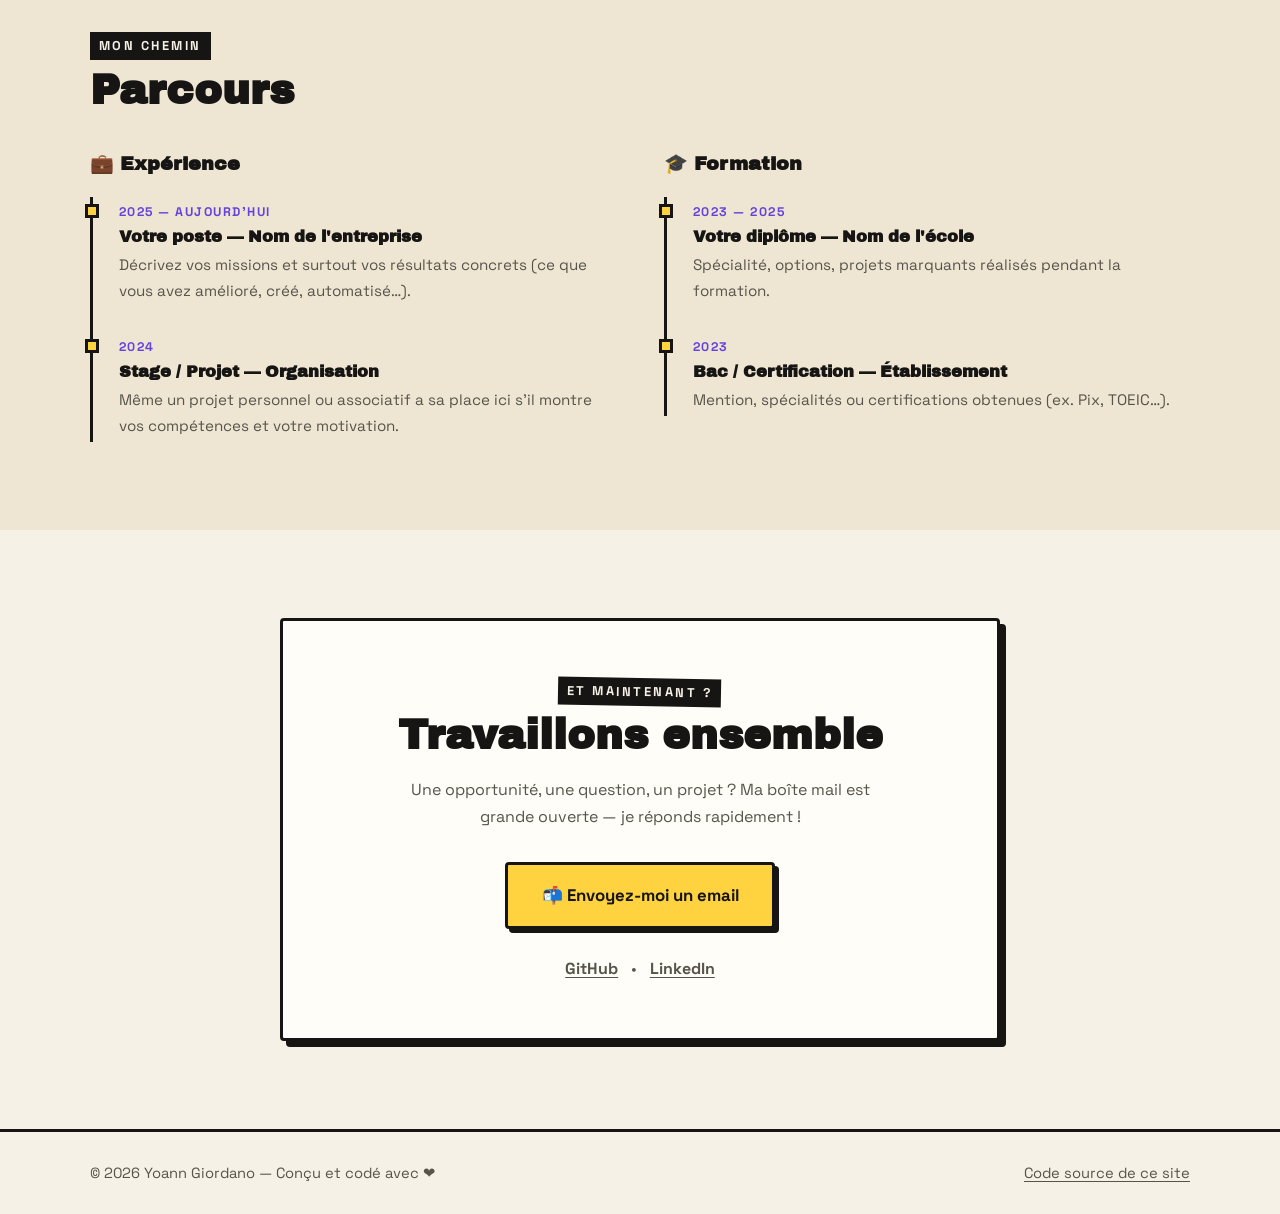
==== commit 25ffa6e1: "Remplacement du design par une bibliothèque de 3 thèmes distincts Le style « dégradé violet/cyan sur" ====
--- a/index.html
+++ b/index.html
@@ -1,5 +1,13 @@
 <!doctype html>
-<html lang="fr" data-theme="dark">
+<!-- ═══════════════════════════════════════════════════════════════════
+     🎨 CHOIX DU THÈME : changez la valeur de data-skin ci-dessous.
+        3 thèmes complets sont inclus (détails en haut de styles.css) :
+          "brut"     → néo-brutalisme (bordures épaisses, couleurs franches)
+          "journal"  → éditorial chic (papier, serif, filets fins)
+          "terminal" → rétro console (monospace, vert phosphore)
+        Pensez à mettre le même thème dans 404.html !
+     ═══════════════════════════════════════════════════════════════════ -->
+<html lang="fr" data-theme="light" data-skin="brut">
 <head>
   <meta charset="utf-8">
   <meta name="viewport" content="width=device-width, initial-scale=1">
@@ -10,7 +18,7 @@
        ═══════════════════════════════════════════════════════════════ -->
   <title>Yoann Giordano — Portfolio</title>
   <meta name="description" content="Portfolio de Yoann Giordano : découvrez mes projets, mes compétences et mon parcours.">
-  <meta name="theme-color" content="#0b0f1a">
+  <meta name="theme-color" content="#f6f1e6">
 
   <!-- Aperçu du lien quand il est partagé (LinkedIn, réseaux sociaux…) -->
   <meta property="og:type" content="website">
@@ -20,9 +28,10 @@
 
   <link rel="icon" href="data:image/svg+xml,<svg xmlns=%22http://www.w3.org/2000/svg%22 viewBox=%220 0 100 100%22><text y=%22.9em%22 font-size=%2290%22>🚀</text></svg>">
 
+  <!-- Polices des 3 thèmes (seules celles du thème actif sont téléchargées) -->
   <link rel="preconnect" href="https://fonts.googleapis.com">
   <link rel="preconnect" href="https://fonts.gstatic.com" crossorigin>
-  <link href="https://fonts.googleapis.com/css2?family=Inter:wght@400;500;600;700;800;900&display=swap" rel="stylesheet">
+  <link href="https://fonts.googleapis.com/css2?family=Archivo+Black&family=Space+Grotesk:wght@400;500;600;700&family=Fraunces:ital,opsz,wght@0,9..144,600;0,9..144,900;1,9..144,600;1,9..144,900&family=Newsreader:ital,opsz,wght@0,6..72,400;0,6..72,500;0,6..72,600;1,6..72,400;1,6..72,600&family=JetBrains+Mono:wght@400;500;700&display=swap" rel="stylesheet">
 
   <link rel="stylesheet" href="styles.css">
 </head>
@@ -59,15 +68,12 @@
 
     <!-- ════════════════════ ACCUEIL / HÉRO ════════════════════ -->
     <section id="accueil" class="hero">
-      <div class="blob blob-1" aria-hidden="true"></div>
-      <div class="blob blob-2" aria-hidden="true"></div>
-
       <div class="container hero-grid">
         <div class="hero-text">
           <p class="hero-hello">👋 Bonjour, je suis</p>
 
           <!-- ✏️ Votre nom -->
-          <h1 class="hero-name">Yoann <span class="gradient-text">Giordano</span></h1>
+          <h1 class="hero-name">Yoann <span class="accent-text">Giordano</span></h1>
 
           <!-- ✏️ Les métiers/titres qui défilent se changent dans script.js (tout en haut du fichier) -->
           <p class="hero-role"><span id="typed">Développeur</span><span class="cursor" aria-hidden="true">|</span></p>
--- a/styles.css
+++ b/styles.css
@@ -1,46 +1,56 @@
 /* ═══════════════════════════════════════════════════════════════════
-   PORTFOLIO — FEUILLE DE STYLE
-   ✏️ Pour changer les couleurs du site, modifiez simplement les
-      variables ci-dessous (--accent et --accent-2 pour le dégradé).
+   PORTFOLIO — BIBLIOTHÈQUE DE THÈMES
+
+   🎨 3 THÈMES COMPLETS SONT INCLUS. Pour en changer, ouvrez
+      index.html et 404.html et modifiez data-skin="…" tout en haut :
+
+        data-skin="brut"      → néo-brutalisme : fond crème, bordures
+                                noires épaisses, ombres décalées,
+                                couleurs franches. Audacieux et actuel.
+        data-skin="journal"   → éditorial : style journal haut de gamme,
+                                papier ivoire, typographie serif,
+                                filets fins, sections numérotées.
+        data-skin="terminal"  → rétro terminal : monospace, vert
+                                phosphore sur noir, esprit console.
+
+      Chaque thème possède un mode clair ET un mode sombre
+      (bouton 🌙/☀️ en haut à droite du site).
+
+   ✏️ Pour ajuster les couleurs d'un thème, modifiez ses variables
+      (--accent, --bg…) dans le bloc correspondant plus bas.
    ═══════════════════════════════════════════════════════════════════ */
 
+/* ── Valeurs par défaut (= thème "brut" en mode clair) ────────────── */
 :root {
-  --accent: #6366f1;      /* couleur principale (indigo) */
-  --accent-2: #22d3ee;    /* couleur secondaire (cyan)   */
-  --gradient: linear-gradient(135deg, var(--accent), var(--accent-2));
-
-  /* Thème sombre (par défaut) */
-  --bg: #0b0f1a;
-  --bg-soft: #0f1524;
-  --surface: #121a2c;
-  --border: #23304d;
-  --text: #e6eaf2;
-  --muted: #93a1b8;
-  --shadow: 0 18px 40px rgba(0, 0, 0, .45);
-  color-scheme: dark;
-}
-
-[data-theme="light"] {
-  --bg: #f6f8fc;
-  --bg-soft: #eef2f9;
-  --surface: #ffffff;
-  --border: #dfe6f1;
-  --text: #101828;
-  --muted: #52627a;
-  --shadow: 0 18px 40px rgba(30, 41, 78, .12);
+  --font-head: "Archivo Black", "Space Grotesk", system-ui, sans-serif;
+  --font-body: "Space Grotesk", system-ui, sans-serif;
+
+  --bg: #f6f1e6;          /* fond de page                  */
+  --bg-soft: #eee6d3;     /* fond des sections alternées   */
+  --surface: #fffdf7;     /* fond des cartes               */
+  --border-c: #161513;    /* couleur des bordures          */
+  --text: #161513;        /* texte principal               */
+  --muted: #57544b;       /* texte secondaire              */
+  --accent: #ffd23f;      /* couleur principale            */
+  --accent-ink: #161513;  /* texte posé sur --accent       */
+  --accent-2: #6741d9;    /* couleur secondaire            */
+
+  --bw: 3px;              /* épaisseur des bordures        */
+  --radius: 4px;          /* arrondi des angles            */
+  --shadow-card: 6px 6px 0 var(--border-c);
+  --shadow-card-hover: 10px 10px 0 var(--border-c);
+  --card-lift: translate(-3px, -3px);
+
   color-scheme: light;
 }
 
 /* ── Base ─────────────────────────────────────────────────────────── */
 *, *::before, *::after { box-sizing: border-box; margin: 0; padding: 0; }
 
-html {
-  scroll-behavior: smooth;
-  scroll-padding-top: 92px; /* compense la barre de navigation fixe */
-}
+html { scroll-behavior: smooth; scroll-padding-top: 96px; }
 
 body {
-  font-family: "Inter", system-ui, -apple-system, "Segoe UI", Roboto, sans-serif;
+  font-family: var(--font-body);
   background: var(--bg);
   color: var(--text);
   line-height: 1.7;
@@ -48,6 +58,8 @@
   overflow-x: hidden;
 }
 
+h1, h2, h3, h4 { font-family: var(--font-head); line-height: 1.15; }
+
 img { max-width: 100%; display: block; }
 a { color: inherit; text-decoration: none; }
 ul { list-style: none; }
@@ -57,163 +69,117 @@
 
 .skip-link {
   position: absolute; left: -999px; top: 8px; z-index: 999;
-  background: var(--surface); padding: .6rem 1rem; border-radius: 8px;
+  background: var(--surface); padding: .6rem 1rem;
+  border: var(--bw) solid var(--border-c);
 }
 .skip-link:focus { left: 8px; }
 
-::selection { background: var(--accent); color: #fff; }
+::selection { background: var(--accent); color: var(--accent-ink); }
+:focus-visible { outline: 3px solid var(--accent-2); outline-offset: 2px; }
 
 /* ── Barre de navigation ──────────────────────────────────────────── */
 .site-header {
   position: sticky; top: 0; z-index: 100;
-  background: color-mix(in srgb, var(--bg) 80%, transparent);
-  backdrop-filter: blur(14px);
-  -webkit-backdrop-filter: blur(14px);
-  border-bottom: 1px solid color-mix(in srgb, var(--border) 60%, transparent);
-}
-
-.nav { display: flex; align-items: center; justify-content: space-between; height: 72px; gap: 1rem; }
-
-.logo { font-weight: 900; font-size: 1.45rem; letter-spacing: .5px; }
-.logo-dot { background: var(--gradient); -webkit-background-clip: text; background-clip: text; color: transparent; }
-.logo-point { color: var(--accent-2); }
-
-.nav-links { display: flex; align-items: center; gap: .4rem; }
+  background: var(--bg);
+  border-bottom: var(--bw) solid var(--border-c);
+}
+
+.nav { display: flex; align-items: center; justify-content: space-between; height: 74px; gap: 1rem; }
+
+.logo { font-family: var(--font-head); font-size: 1.3rem; letter-spacing: 1px; }
+.logo-dot, .logo-point { color: var(--accent-2); }
+
+.nav-links { display: flex; align-items: center; gap: .35rem; }
 
 .nav-link {
-  padding: .5rem .85rem; border-radius: 10px;
-  color: var(--muted); font-weight: 500; font-size: .97rem;
-  transition: color .2s, background .2s;
-}
-.nav-link:hover { color: var(--text); background: color-mix(in srgb, var(--accent) 10%, transparent); }
+  padding: .5rem .8rem; color: var(--muted); font-weight: 600; font-size: .95rem;
+  border-radius: var(--radius);
+  transition: color .2s, background .2s, transform .2s;
+}
+.nav-link:hover { color: var(--text); }
 .nav-link.active { color: var(--text); }
 
-.nav-link-cta {
-  color: #fff; background: var(--gradient); font-weight: 600;
-}
-.nav-link-cta:hover { color: #fff; filter: brightness(1.1); }
-
-.nav-actions { display: flex; align-items: center; gap: .5rem; }
+.nav-link-cta { background: var(--accent); color: var(--accent-ink); }
+.nav-link-cta:hover { color: var(--accent-ink); }
+
+.nav-actions { display: flex; align-items: center; gap: .6rem; }
 
 .theme-toggle {
   display: grid; place-items: center; width: 40px; height: 40px;
-  border-radius: 10px; border: 1px solid var(--border); color: var(--muted);
-  transition: color .2s, border-color .2s, transform .2s;
-}
-.theme-toggle:hover { color: var(--text); border-color: var(--accent); transform: rotate(15deg); }
+  border: var(--bw) solid var(--border-c); border-radius: var(--radius);
+  color: var(--text); background: var(--surface);
+  transition: transform .2s, background .2s;
+}
+.theme-toggle:hover { transform: rotate(12deg); }
 [data-theme="dark"] .icon-sun { display: block; }
 [data-theme="dark"] .icon-moon { display: none; }
-[data-theme="light"] .icon-sun { display: none; }
-[data-theme="light"] .icon-moon { display: block; }
+:root:not([data-theme="dark"]) .icon-sun { display: none; }
+:root:not([data-theme="dark"]) .icon-moon { display: block; }
 
 .burger { display: none; flex-direction: column; gap: 5px; padding: 10px; }
 .burger span {
-  width: 22px; height: 2px; background: var(--text);
-  border-radius: 2px; transition: transform .3s, opacity .3s;
-}
-.burger.open span:nth-child(1) { transform: translateY(7px) rotate(45deg); }
+  width: 22px; height: 3px; background: var(--text);
+  transition: transform .3s, opacity .3s;
+}
+.burger.open span:nth-child(1) { transform: translateY(8px) rotate(45deg); }
 .burger.open span:nth-child(2) { opacity: 0; }
-.burger.open span:nth-child(3) { transform: translateY(-7px) rotate(-45deg); }
+.burger.open span:nth-child(3) { transform: translateY(-8px) rotate(-45deg); }
 
 /* ── Héro ─────────────────────────────────────────────────────────── */
 .hero {
-  position: relative; min-height: calc(100vh - 72px);
+  position: relative; min-height: calc(100vh - 74px);
   display: flex; flex-direction: column; justify-content: center;
   padding: 4rem 0 3rem; overflow: hidden;
 }
 
-.blob {
-  position: absolute; border-radius: 50%; filter: blur(90px);
-  opacity: .45; pointer-events: none; z-index: -1;
-  animation: float 14s ease-in-out infinite alternate;
-}
-.blob-1 { width: 480px; height: 480px; top: -120px; right: -120px; background: var(--accent); }
-.blob-2 { width: 420px; height: 420px; bottom: -140px; left: -140px; background: var(--accent-2); animation-delay: -7s; }
-[data-theme="light"] .blob { opacity: .25; }
-
-@keyframes float {
-  from { transform: translate(0, 0) scale(1); }
-  to   { transform: translate(40px, 30px) scale(1.08); }
-}
-
-.hero-grid {
-  display: grid; grid-template-columns: 1.2fr .8fr;
-  align-items: center; gap: 3rem;
-}
-
-.hero-hello { font-size: 1.1rem; color: var(--muted); font-weight: 500; }
+.hero-grid { display: grid; grid-template-columns: 1.2fr .8fr; align-items: center; gap: 3rem; }
+
+.hero-hello { font-size: 1.05rem; color: var(--muted); font-weight: 600; }
 
 .hero-name {
-  font-size: clamp(2.6rem, 6vw, 4.2rem);
-  font-weight: 900; line-height: 1.1; margin: .4rem 0 .8rem;
-  letter-spacing: -1px;
-}
-
-.gradient-text {
-  background: var(--gradient);
-  -webkit-background-clip: text; background-clip: text; color: transparent;
+  font-size: clamp(2.5rem, 6vw, 4.1rem);
+  margin: .5rem 0 1rem; letter-spacing: -1px;
 }
 
 .hero-role {
-  font-size: clamp(1.25rem, 3vw, 1.7rem);
-  font-weight: 700; color: var(--accent-2); min-height: 2.2em;
+  font-size: clamp(1.2rem, 3vw, 1.6rem);
+  font-family: var(--font-head);
+  color: var(--accent-2); min-height: 2.2em;
 }
 .cursor { animation: blink 1s step-end infinite; font-weight: 400; margin-left: 2px; }
 @keyframes blink { 50% { opacity: 0; } }
 
-.hero-pitch { max-width: 34rem; color: var(--muted); margin: 1rem 0 1.8rem; font-size: 1.05rem; }
+.hero-pitch { max-width: 34rem; color: var(--muted); margin: 1.2rem 0 1.9rem; font-size: 1.05rem; }
 
 .hero-actions { display: flex; flex-wrap: wrap; gap: .9rem; }
 
 .btn {
-  display: inline-flex; align-items: center; gap: .5rem;
-  padding: .8rem 1.6rem; border-radius: 12px;
-  font-weight: 600; font-size: 1rem;
-  transition: transform .2s, box-shadow .2s, filter .2s, border-color .2s;
-}
-.btn:hover { transform: translateY(-3px); }
-.btn:active { transform: translateY(-1px); }
-
-.btn-primary {
-  color: #fff; background: var(--gradient);
-  box-shadow: 0 10px 24px color-mix(in srgb, var(--accent) 40%, transparent);
-}
-.btn-primary:hover { filter: brightness(1.1); }
-
-.btn-ghost { border: 1px solid var(--border); color: var(--text); background: color-mix(in srgb, var(--surface) 60%, transparent); }
-.btn-ghost:hover { border-color: var(--accent); }
-
-.btn-lg { padding: 1rem 2.2rem; font-size: 1.1rem; }
+  display: inline-flex; align-items: center; justify-content: center; gap: .5rem;
+  padding: .8rem 1.6rem; font-weight: 700; font-size: 1rem;
+  border: var(--bw) solid var(--border-c); border-radius: var(--radius);
+  transition: transform .15s, box-shadow .15s, background .2s, color .2s;
+}
+.btn-primary { background: var(--accent); color: var(--accent-ink); }
+.btn-ghost { background: var(--surface); color: var(--text); }
+.btn-lg { padding: 1rem 2.1rem; font-size: 1.05rem; }
 .btn-cv { margin-top: 1.4rem; }
 
 .hero-socials { display: flex; gap: .6rem; margin-top: 2rem; }
 .hero-socials a {
   display: grid; place-items: center; width: 44px; height: 44px;
-  border-radius: 12px; border: 1px solid var(--border); color: var(--muted);
-  transition: color .2s, border-color .2s, transform .2s;
-}
-.hero-socials a:hover { color: var(--accent-2); border-color: var(--accent-2); transform: translateY(-3px); }
+  border: var(--bw) solid var(--border-c); border-radius: var(--radius);
+  color: var(--text); background: var(--surface);
+  transition: transform .15s, background .2s, color .2s, box-shadow .15s;
+}
 
 .hero-visual { display: flex; justify-content: center; }
-
-.avatar-ring {
-  padding: 6px; border-radius: 50%;
-  background: var(--gradient);
-  box-shadow: 0 20px 60px color-mix(in srgb, var(--accent) 35%, transparent);
-  animation: hover-float 5s ease-in-out infinite;
-}
 .avatar-ring img {
-  width: clamp(200px, 26vw, 300px); height: clamp(200px, 26vw, 300px);
-  border-radius: 50%; object-fit: cover;
-  border: 6px solid var(--bg);
-}
-@keyframes hover-float {
-  0%, 100% { transform: translateY(0); }
-  50% { transform: translateY(-14px); }
+  width: clamp(200px, 26vw, 290px); height: clamp(200px, 26vw, 290px);
+  object-fit: cover;
 }
 
 .scroll-hint {
-  position: absolute; left: 50%; bottom: 1.4rem; transform: translateX(-50%);
+  position: absolute; left: 50%; bottom: 1.3rem; transform: translateX(-50%);
   color: var(--muted); animation: bounce 2s infinite;
 }
 @keyframes bounce {
@@ -226,166 +192,495 @@
 .section-alt { background: var(--bg-soft); }
 
 .section-kicker {
-  font-size: .85rem; font-weight: 700; text-transform: uppercase;
-  letter-spacing: 2.5px;
-  background: var(--gradient);
-  -webkit-background-clip: text; background-clip: text; color: transparent;
-}
-
-.section-title {
-  font-size: clamp(1.9rem, 4vw, 2.6rem);
-  font-weight: 800; letter-spacing: -.5px;
-  margin: .3rem 0 2.4rem;
-}
+  display: inline-block;
+  font-size: .8rem; font-weight: 700; text-transform: uppercase;
+  letter-spacing: 2.5px; color: var(--accent-2);
+}
+
+.section-title { font-size: clamp(1.9rem, 4vw, 2.6rem); margin: .4rem 0 2.4rem; }
 
 /* ── À propos ─────────────────────────────────────────────────────── */
 .about-grid { display: grid; grid-template-columns: 1.5fr 1fr; gap: 2.5rem; align-items: start; }
+.about-text { color: var(--muted); font-size: 1.05rem; }
 .about-text p + p { margin-top: 1rem; }
-.about-text { color: var(--muted); font-size: 1.05rem; }
 .about-text strong { color: var(--text); }
 
 .about-card {
-  background: var(--surface); border: 1px solid var(--border);
-  border-radius: 18px; padding: 1.8rem; box-shadow: var(--shadow);
-}
-.about-card h3 { margin-bottom: 1rem; font-size: 1.15rem; }
+  background: var(--surface); border: var(--bw) solid var(--border-c);
+  border-radius: var(--radius); padding: 1.8rem;
+  box-shadow: var(--shadow-card);
+}
+.about-card h3 { margin-bottom: 1rem; font-size: 1.1rem; }
 .about-list li { display: flex; align-items: center; gap: .7rem; padding: .45rem 0; color: var(--muted); overflow-wrap: anywhere; }
+.about-list a { text-decoration: underline; text-underline-offset: 3px; }
 .about-list a:hover { color: var(--accent-2); }
 .about-ico { flex: none; }
 
 /* ── Compétences ──────────────────────────────────────────────────── */
-.skills-grid {
-  display: grid; grid-template-columns: repeat(auto-fit, minmax(230px, 1fr));
-  gap: 1.4rem;
-}
+.skills-grid { display: grid; grid-template-columns: repeat(auto-fit, minmax(230px, 1fr)); gap: 1.5rem; }
 
 .skill-card {
-  background: var(--surface); border: 1px solid var(--border);
-  border-radius: 18px; padding: 1.7rem;
-  transition: transform .25s, border-color .25s, box-shadow .25s;
-}
-.skill-card:hover { transform: translateY(-6px); border-color: var(--accent); box-shadow: var(--shadow); }
+  background: var(--surface); border: var(--bw) solid var(--border-c);
+  border-radius: var(--radius); padding: 1.7rem;
+  box-shadow: var(--shadow-card);
+  transition: transform .15s, box-shadow .15s, border-color .2s;
+}
+.skill-card:hover { transform: var(--card-lift); box-shadow: var(--shadow-card-hover); }
 .skill-ico { font-size: 1.9rem; margin-bottom: .6rem; }
-.skill-card h3 { font-size: 1.1rem; margin-bottom: .9rem; }
+.skill-card h3 { font-size: 1.05rem; margin-bottom: .9rem; }
 
 .chips { display: flex; flex-wrap: wrap; gap: .5rem; }
 .chip {
-  padding: .32rem .8rem; border-radius: 999px; font-size: .85rem; font-weight: 500;
-  color: var(--text);
-  background: color-mix(in srgb, var(--accent) 12%, transparent);
-  border: 1px solid color-mix(in srgb, var(--accent) 30%, transparent);
-}
-.chips-sm .chip { font-size: .78rem; padding: .22rem .65rem; }
+  padding: .3rem .75rem; font-size: .82rem; font-weight: 600;
+  border: 2px solid var(--border-c); border-radius: var(--radius);
+  background: var(--surface); color: var(--text);
+}
+.chips-sm .chip { font-size: .75rem; padding: .2rem .6rem; }
 
 /* ── Projets ──────────────────────────────────────────────────────── */
-.projects-grid {
-  display: grid; grid-template-columns: repeat(auto-fit, minmax(290px, 1fr));
-  gap: 1.4rem;
-}
+.projects-grid { display: grid; grid-template-columns: repeat(auto-fit, minmax(290px, 1fr)); gap: 1.5rem; }
 
 .project-card {
   display: flex; flex-direction: column; gap: .7rem;
-  background: var(--surface); border: 1px solid var(--border);
-  border-radius: 18px; padding: 1.7rem;
-  transition: transform .25s, border-color .25s, box-shadow .25s;
-}
-.project-card:hover { transform: translateY(-6px); border-color: var(--accent); box-shadow: var(--shadow); }
+  background: var(--surface); border: var(--bw) solid var(--border-c);
+  border-radius: var(--radius); padding: 1.7rem;
+  box-shadow: var(--shadow-card);
+  transition: transform .15s, box-shadow .15s, border-color .2s;
+}
+.project-card:hover { transform: var(--card-lift); box-shadow: var(--shadow-card-hover); }
 
 .project-top { display: flex; justify-content: space-between; align-items: center; }
-.project-folder { font-size: 1.8rem; }
+.project-folder { font-size: 1.7rem; }
 .project-links { display: flex; gap: .4rem; }
 .project-links a {
   display: grid; place-items: center; width: 36px; height: 36px;
-  border-radius: 10px; color: var(--muted); transition: color .2s, background .2s;
-}
-.project-links a:hover { color: var(--accent-2); background: color-mix(in srgb, var(--accent) 12%, transparent); }
-
-.project-card h3 { font-size: 1.2rem; }
+  border-radius: var(--radius); color: var(--muted);
+  transition: color .2s, background .2s;
+}
+.project-links a:hover { color: var(--accent-2); }
+
+.project-card h3 { font-size: 1.15rem; }
 .project-card p { color: var(--muted); font-size: .95rem; flex: 1; }
 
 .projects-more { text-align: center; margin-top: 2.4rem; }
 
-/* ── Parcours (timeline) ──────────────────────────────────────────── */
+/* ── Parcours (frise) ─────────────────────────────────────────────── */
 .timeline-grid { display: grid; grid-template-columns: 1fr 1fr; gap: 3rem; align-items: start; }
-.timeline-heading { font-size: 1.25rem; margin-bottom: 1.4rem; }
-
-.timeline { position: relative; padding-left: 1.6rem; border-left: 2px solid var(--border); }
+.timeline-heading { font-size: 1.2rem; margin-bottom: 1.4rem; }
+
+.timeline { position: relative; padding-left: 1.6rem; border-left: var(--bw) solid var(--border-c); }
 .timeline-item { position: relative; padding-bottom: 1.8rem; }
 .timeline-item:last-child { padding-bottom: .2rem; }
 .timeline-item::before {
-  content: ""; position: absolute; left: calc(-1.6rem - 7px); top: .35rem;
-  width: 12px; height: 12px; border-radius: 50%;
-  background: var(--gradient);
-  box-shadow: 0 0 0 4px color-mix(in srgb, var(--accent) 20%, transparent);
+  content: ""; position: absolute; top: .4rem;
+  left: calc(-1.6rem - 7px - (var(--bw) / 2));
+  width: 14px; height: 14px;
+  background: var(--accent); border: var(--bw) solid var(--border-c);
 }
 
 .timeline-date {
-  display: inline-block; font-size: .8rem; font-weight: 600;
-  color: var(--accent-2); text-transform: uppercase; letter-spacing: 1px;
+  display: inline-block; font-size: .78rem; font-weight: 700;
+  color: var(--accent-2); text-transform: uppercase; letter-spacing: 1.5px;
   margin-bottom: .3rem;
 }
-.timeline-item h4 { font-size: 1.05rem; margin-bottom: .3rem; }
+.timeline-item h4 { font-size: 1.02rem; margin-bottom: .3rem; }
 .timeline-item p { color: var(--muted); font-size: .95rem; }
 
 /* ── Contact ──────────────────────────────────────────────────────── */
 .contact-card {
   max-width: 720px; margin-inline: auto; text-align: center;
-  background: var(--surface); border: 1px solid var(--border);
-  border-radius: 24px; padding: 3.5rem 2rem;
-  box-shadow: var(--shadow);
-  position: relative; overflow: hidden;
-}
-.contact-card::before {
-  content: ""; position: absolute; inset: 0 0 auto 0; height: 4px;
-  background: var(--gradient);
+  background: var(--surface); border: var(--bw) solid var(--border-c);
+  border-radius: var(--radius); padding: 3.5rem 2rem;
+  box-shadow: var(--shadow-card);
 }
 .contact-card .section-title { margin-bottom: 1rem; }
 .contact-text { color: var(--muted); max-width: 30rem; margin: 0 auto 2rem; }
 
 .contact-socials { margin-top: 1.6rem; display: flex; justify-content: center; gap: .8rem; color: var(--muted); }
-.contact-socials a { font-weight: 600; color: var(--muted); transition: color .2s; }
+.contact-socials a { font-weight: 700; text-decoration: underline; text-underline-offset: 3px; }
 .contact-socials a:hover { color: var(--accent-2); }
 
 /* ── Pied de page ─────────────────────────────────────────────────── */
-.site-footer { border-top: 1px solid var(--border); padding: 1.8rem 0; }
+.site-footer { border-top: var(--bw) solid var(--border-c); padding: 1.8rem 0; }
 .footer-inner {
   display: flex; justify-content: space-between; align-items: center;
-  flex-wrap: wrap; gap: .6rem;
-  color: var(--muted); font-size: .92rem;
+  flex-wrap: wrap; gap: .6rem; color: var(--muted); font-size: .92rem;
 }
 .footer-inner a { text-decoration: underline; text-underline-offset: 3px; }
 .footer-inner a:hover { color: var(--accent-2); }
 
-/* ── Bouton "remonter" ────────────────────────────────────────────── */
+/* ── Bouton « remonter » ──────────────────────────────────────────── */
 .scroll-top {
   position: fixed; right: 1.4rem; bottom: 1.4rem; z-index: 90;
   display: grid; place-items: center; width: 46px; height: 46px;
-  border-radius: 12px; color: #fff; background: var(--gradient);
-  box-shadow: 0 10px 24px color-mix(in srgb, var(--accent) 40%, transparent);
+  border: var(--bw) solid var(--border-c); border-radius: var(--radius);
+  background: var(--accent); color: var(--accent-ink);
   opacity: 0; pointer-events: none; transform: translateY(12px);
   transition: opacity .3s, transform .3s;
 }
 .scroll-top.visible { opacity: 1; pointer-events: auto; transform: translateY(0); }
 
-/* ── Animations d'apparition au défilement ────────────────────────── */
+/* ── Apparition au défilement ─────────────────────────────────────── */
 html.js .reveal { opacity: 0; transform: translateY(26px); transition: opacity .7s ease, transform .7s ease; }
 html.js .reveal.visible { opacity: 1; transform: translateY(0); }
 
-/* ── Écrans moyens (tablettes) ────────────────────────────────────── */
+/* ═══════════════════════════════════════════════════════════════════
+   🎨 THÈME 1 — « brut » (néo-brutalisme)
+   ═══════════════════════════════════════════════════════════════════ */
+
+[data-skin="brut"][data-theme="dark"] {
+  --bg: #191621;
+  --bg-soft: #131018;
+  --surface: #231f2e;
+  --border-c: #efe8d6;
+  --text: #efe8d6;
+  --muted: #b0a99b;
+  --accent: #ffd23f;
+  --accent-ink: #161513;
+  --accent-2: #b197fc;
+  color-scheme: dark;
+}
+
+/* Fond à pois de la page d'accueil */
+[data-skin="brut"] .hero {
+  background-image: radial-gradient(color-mix(in srgb, var(--border-c) 20%, transparent) 1.5px, transparent 1.5px);
+  background-size: 26px 26px;
+}
+
+[data-skin="brut"] .hero-name { text-transform: uppercase; }
+
+/* Nom sur étiquette jaune inclinée */
+[data-skin="brut"] .accent-text {
+  display: inline-block;
+  background: var(--accent); color: var(--accent-ink);
+  border: var(--bw) solid var(--border-c);
+  box-shadow: 5px 5px 0 var(--border-c);
+  padding: 0 .18em; transform: rotate(-1.5deg);
+}
+
+[data-skin="brut"] .logo {
+  display: inline-block; background: var(--accent); color: var(--accent-ink);
+  border: var(--bw) solid var(--border-c); box-shadow: 3px 3px 0 var(--border-c);
+  padding: .05em .35em;
+}
+[data-skin="brut"] .logo-dot, [data-skin="brut"] .logo-point { color: var(--accent-ink); }
+
+[data-skin="brut"] .section-kicker {
+  background: var(--border-c); color: var(--bg);
+  padding: .25em .7em; transform: rotate(-1deg);
+}
+
+[data-skin="brut"] .nav-link-cta,
+[data-skin="brut"] .btn,
+[data-skin="brut"] .theme-toggle,
+[data-skin="brut"] .hero-socials a { box-shadow: 4px 4px 0 var(--border-c); }
+
+[data-skin="brut"] .nav-link-cta { border: var(--bw) solid var(--border-c); }
+[data-skin="brut"] .nav-link-cta:hover,
+[data-skin="brut"] .btn:hover,
+[data-skin="brut"] .hero-socials a:hover { transform: translate(-2px, -2px); box-shadow: 6px 6px 0 var(--border-c); }
+[data-skin="brut"] .btn:active { transform: translate(2px, 2px); box-shadow: 1px 1px 0 var(--border-c); }
+[data-skin="brut"] .hero-socials a:hover { background: var(--accent-2); color: #fff; }
+
+/* Photo : cadre épais + double ombre décalée colorée */
+[data-skin="brut"] .avatar-ring img {
+  border: var(--bw) solid var(--border-c); border-radius: 50%;
+  box-shadow: 12px 12px 0 var(--accent), 12px 12px 0 var(--bw) var(--border-c);
+}
+
+/* Pastilles multicolores légèrement inclinées */
+[data-skin="brut"] .chip { box-shadow: 2px 2px 0 var(--border-c); color: #161513; }
+[data-skin="brut"] .chip:nth-child(4n+1) { background: #ffd23f; }
+[data-skin="brut"] .chip:nth-child(4n+2) { background: #74c0fc; }
+[data-skin="brut"] .chip:nth-child(4n+3) { background: #8ce99a; }
+[data-skin="brut"] .chip:nth-child(4n+4) { background: #faa2c1; }
+[data-skin="brut"] .chip:nth-child(odd) { transform: rotate(-1deg); }
+[data-skin="brut"] .chip:nth-child(even) { transform: rotate(1deg); }
+[data-skin="brut"][data-theme="dark"] .chip { border-color: #efe8d6; box-shadow: 2px 2px 0 #efe8d6; }
+
+[data-skin="brut"] .contact-card { transform: rotate(-.5deg); }
+[data-skin="brut"] .contact-card .section-kicker { transform: rotate(1deg); }
+
+/* ═══════════════════════════════════════════════════════════════════
+   🎨 THÈME 2 — « journal » (éditorial, esprit presse haut de gamme)
+   ═══════════════════════════════════════════════════════════════════ */
+
+[data-skin="journal"] {
+  --font-head: "Fraunces", Georgia, "Times New Roman", serif;
+  --font-body: "Newsreader", Georgia, "Times New Roman", serif;
+
+  --bg: #f9f5ea;
+  --bg-soft: #f1ebdb;
+  --surface: #f9f5ea;
+  --border-c: #262119;
+  --text: #262119;
+  --muted: #6d6553;
+  --accent: #a63d2a;      /* terre cuite */
+  --accent-ink: #f9f5ea;
+  --accent-2: #a63d2a;
+
+  --bw: 1px;
+  --radius: 0px;
+  --shadow-card: none;
+  --shadow-card-hover: none;
+  --card-lift: none;
+
+  color-scheme: light;
+}
+
+[data-skin="journal"][data-theme="dark"] {
+  --bg: #1a1712;
+  --bg-soft: #211d16;
+  --surface: #1a1712;
+  --border-c: #e6dcc6;
+  --text: #eae2cf;
+  --muted: #a89e87;
+  --accent: #d97a55;
+  --accent-ink: #1a1712;
+  --accent-2: #d97a55;
+  color-scheme: dark;
+}
+
+[data-skin="journal"] body { font-size: 1.04rem; line-height: 1.8; }
+
+/* Filets fins, esprit page de journal */
+[data-skin="journal"] .site-header { border-bottom: 4px double var(--border-c); }
+[data-skin="journal"] .site-footer { border-top: 4px double var(--border-c); }
+
+[data-skin="journal"] .logo { font-weight: 900; font-style: italic; }
+[data-skin="journal"] .logo-dot, [data-skin="journal"] .logo-point { color: var(--accent); }
+
+[data-skin="journal"] .nav-link {
+  font-family: var(--font-body); text-transform: uppercase;
+  font-size: .78rem; letter-spacing: 2px; font-weight: 500;
+}
+[data-skin="journal"] .nav-link-cta {
+  background: none; color: var(--accent);
+  text-decoration: underline; text-underline-offset: 4px;
+}
+
+/* Sections numérotées automatiquement : N°01, N°02… */
+[data-skin="journal"] body { counter-reset: rubrique; }
+[data-skin="journal"] .section-kicker { color: var(--accent); letter-spacing: 3px; font-weight: 500; font-size: .78rem; }
+[data-skin="journal"] .section-kicker::before {
+  counter-increment: rubrique;
+  content: "N°" counter(rubrique, decimal-leading-zero) " — ";
+}
+
+[data-skin="journal"] .section-title { font-weight: 900; letter-spacing: 0; }
+[data-skin="journal"] .section-title::after {
+  content: ""; display: block; width: 68px;
+  border-top: 3px solid var(--accent); margin-top: .7rem;
+}
+[data-skin="journal"] .contact-card .section-title::after { margin-inline: auto; }
+
+[data-skin="journal"] .hero-hello { font-style: italic; font-weight: 400; font-size: 1.15rem; }
+[data-skin="journal"] .hero-name { font-weight: 900; letter-spacing: -.5px; }
+[data-skin="journal"] .accent-text { font-style: italic; color: var(--accent); }
+[data-skin="journal"] .hero-role { font-style: italic; font-weight: 600; }
+
+/* Lettrine sur le premier paragraphe de « À propos » */
+[data-skin="journal"] .about-text > p:first-child::first-letter {
+  font-family: var(--font-head); font-weight: 900;
+  font-size: 3.6em; float: left; line-height: .8;
+  padding: .08em .12em 0 0; color: var(--accent);
+}
+
+/* Cartes sobres : simple filet, pas d'ombre */
+[data-skin="journal"] .about-card,
+[data-skin="journal"] .skill-card,
+[data-skin="journal"] .project-card {
+  background: transparent;
+  border-color: color-mix(in srgb, var(--border-c) 45%, transparent);
+}
+[data-skin="journal"] .skill-card:hover,
+[data-skin="journal"] .project-card:hover { border-color: var(--accent); }
+
+[data-skin="journal"] .chip {
+  border-width: 1px; border-color: color-mix(in srgb, var(--border-c) 45%, transparent);
+  background: transparent; font-weight: 500;
+  text-transform: uppercase; font-size: .72rem; letter-spacing: 1.5px;
+}
+
+[data-skin="journal"] .btn {
+  background: transparent; color: var(--text);
+  text-transform: uppercase; letter-spacing: 2px; font-size: .85rem; font-weight: 600;
+}
+[data-skin="journal"] .btn:hover { background: var(--text); color: var(--bg); }
+[data-skin="journal"] .btn-primary { background: var(--accent); border-color: var(--accent); color: var(--accent-ink); }
+[data-skin="journal"] .btn-primary:hover { background: var(--text); border-color: var(--text); color: var(--bg); }
+
+/* Photo façon portrait de presse : noir et blanc, encadrée */
+[data-skin="journal"] .avatar-ring {
+  padding: 10px; border: 1px solid var(--border-c); background: var(--surface);
+}
+[data-skin="journal"] .avatar-ring img { filter: grayscale(1) contrast(1.05); border-radius: 0; }
+
+[data-skin="journal"] .timeline { border-left-width: 1px; }
+[data-skin="journal"] .timeline-item::before {
+  width: 9px; height: 9px; border-radius: 50%;
+  background: var(--accent); border: none;
+  left: calc(-1.6rem - 4.5px);
+}
+[data-skin="journal"] .timeline-date { font-style: italic; text-transform: none; letter-spacing: .5px; font-size: .9rem; }
+
+[data-skin="journal"] .contact-card {
+  border: none;
+  border-top: 4px double var(--border-c);
+  border-bottom: 4px double var(--border-c);
+  background: transparent;
+}
+
+[data-skin="journal"] .theme-toggle,
+[data-skin="journal"] .hero-socials a { border-width: 1px; background: transparent; }
+[data-skin="journal"] .hero-socials a:hover { background: var(--text); color: var(--bg); }
+[data-skin="journal"] .scroll-top { background: var(--text); color: var(--bg); border: none; }
+
+/* ═══════════════════════════════════════════════════════════════════
+   🎨 THÈME 3 — « terminal » (rétro console, vert phosphore)
+   ═══════════════════════════════════════════════════════════════════ */
+
+[data-skin="terminal"] {
+  --font-head: "JetBrains Mono", "Courier New", monospace;
+  --font-body: "JetBrains Mono", "Courier New", monospace;
+
+  --bg: #f2f0e6;          /* mode clair : listing papier */
+  --bg-soft: #eae7d9;
+  --surface: #f8f7ef;
+  --border-c: #7d8a77;
+  --text: #1e2a20;
+  --muted: #5d6b5e;
+  --accent: #157347;
+  --accent-ink: #f2f0e6;
+  --accent-2: #b45309;
+
+  --bw: 1px;
+  --radius: 8px;
+  --shadow-card: none;
+  --shadow-card-hover: none;
+  --card-lift: translateY(-3px);
+
+  color-scheme: light;
+}
+
+[data-skin="terminal"][data-theme="dark"] {
+  --bg: #0a0f0b;
+  --bg-soft: #0d130e;
+  --surface: #101711;
+  --border-c: #29452f;
+  --text: #cdf2d4;
+  --muted: #7da887;
+  --accent: #4ade80;
+  --accent-ink: #06130a;
+  --accent-2: #fbbf24;
+  color-scheme: dark;
+}
+
+[data-skin="terminal"] body { font-size: .97rem; }
+
+/* Léger effet « scanlines » d'écran cathodique (mode sombre) */
+[data-skin="terminal"][data-theme="dark"] body::after {
+  content: ""; position: fixed; inset: 0; z-index: 998; pointer-events: none;
+  background: repeating-linear-gradient(0deg, rgba(0, 0, 0, .22) 0 1px, transparent 1px 3px);
+  opacity: .3;
+}
+
+[data-skin="terminal"] .logo::before { content: "~/"; color: var(--muted); font-weight: 400; }
+[data-skin="terminal"] .logo-dot, [data-skin="terminal"] .logo-point { color: var(--accent); }
+
+[data-skin="terminal"] .nav-link { text-transform: lowercase; font-weight: 500; }
+[data-skin="terminal"] .nav-link.active::before,
+[data-skin="terminal"] .nav-link:hover::before { content: "> "; color: var(--accent); }
+[data-skin="terminal"] .nav-link-cta {
+  background: transparent; color: var(--accent);
+  border: 1px solid var(--accent);
+}
+[data-skin="terminal"] .nav-link-cta:hover { background: var(--accent); color: var(--accent-ink); }
+
+[data-skin="terminal"] .hero-name { text-transform: lowercase; letter-spacing: -2px; }
+[data-skin="terminal"] .accent-text { color: var(--accent); }
+[data-skin="terminal"][data-theme="dark"] .accent-text { text-shadow: 0 0 18px color-mix(in srgb, var(--accent) 55%, transparent); }
+[data-skin="terminal"] .hero-role { color: var(--accent-2); }
+[data-skin="terminal"] .hero-role::before { content: "$ "; color: var(--muted); }
+[data-skin="terminal"] .cursor { background: var(--accent); color: transparent; margin-left: 4px; }
+
+[data-skin="terminal"] .section-kicker { color: var(--accent-2); letter-spacing: 1px; text-transform: lowercase; }
+[data-skin="terminal"] .section-kicker::before { content: "$ "; color: var(--accent); }
+[data-skin="terminal"] .section-title { text-transform: lowercase; letter-spacing: -1px; }
+[data-skin="terminal"] .section-title::before { content: "# "; color: var(--muted); }
+
+/* Cartes = petites fenêtres de terminal avec leurs 3 pastilles */
+[data-skin="terminal"] .skill-card::before,
+[data-skin="terminal"] .project-card::before,
+[data-skin="terminal"] .about-card::before {
+  content: "● ● ●"; display: block;
+  font-size: .55rem; letter-spacing: 3px; color: var(--muted);
+  margin-bottom: 1rem; opacity: .8;
+}
+[data-skin="terminal"] .skill-card:hover,
+[data-skin="terminal"] .project-card:hover { border-color: var(--accent); }
+[data-skin="terminal"] .skill-ico, [data-skin="terminal"] .project-folder { display: none; }
+[data-skin="terminal"] .project-top { position: absolute; top: 1.2rem; right: 1.2rem; }
+[data-skin="terminal"] .project-card { position: relative; }
+[data-skin="terminal"] .skill-card h3::before,
+[data-skin="terminal"] .project-card h3::before { content: "> "; color: var(--accent); }
+
+/* Étiquettes entre crochets, sans bordure */
+[data-skin="terminal"] .chip { border: none; background: none; padding: 0 .15rem; color: var(--accent-2); font-weight: 500; }
+[data-skin="terminal"] .chip::before { content: "["; color: var(--muted); }
+[data-skin="terminal"] .chip::after { content: "]"; color: var(--muted); }
+
+[data-skin="terminal"] .btn { background: transparent; border-color: var(--accent); color: var(--accent); font-weight: 500; }
+[data-skin="terminal"] .btn::before { content: "["; opacity: .6; }
+[data-skin="terminal"] .btn::after { content: "]"; opacity: .6; }
+[data-skin="terminal"] .btn:hover { background: var(--accent); color: var(--accent-ink); }
+[data-skin="terminal"] .btn-primary { background: var(--accent); color: var(--accent-ink); }
+[data-skin="terminal"] .btn-primary:hover { background: transparent; color: var(--accent); }
+
+[data-skin="terminal"] .avatar-ring img {
+  border: 1px solid var(--border-c); border-radius: var(--radius);
+}
+[data-skin="terminal"][data-theme="dark"] .avatar-ring img {
+  box-shadow: 0 0 34px color-mix(in srgb, var(--accent) 22%, transparent);
+}
+
+[data-skin="terminal"] .timeline-item::before {
+  width: 10px; height: 10px; background: var(--accent); border: none;
+  left: calc(-1.6rem - 5.5px);
+}
+[data-skin="terminal"] .timeline-date { color: var(--accent-2); text-transform: lowercase; }
+[data-skin="terminal"] .timeline-item h4::before { content: "> "; color: var(--accent); }
+
+[data-skin="terminal"] .theme-toggle,
+[data-skin="terminal"] .hero-socials a { background: transparent; }
+[data-skin="terminal"] .hero-socials a:hover { border-color: var(--accent); color: var(--accent); }
+[data-skin="terminal"] .scroll-top { background: var(--surface); border-color: var(--accent); color: var(--accent); }
+
+[data-skin="terminal"] .contact-card { background: var(--surface); }
+[data-skin="terminal"] .contact-card::after {
+  content: "yoann@portfolio:~$ vous_ecrire.sh ▮";
+  display: block; margin-top: 2rem; font-size: .8rem; color: var(--muted);
+}
+
+/* ═══════════════════════════════════════════════════════════════════
+   Écrans moyens et mobiles (commun à tous les thèmes)
+   ═══════════════════════════════════════════════════════════════════ */
+
 @media (max-width: 900px) {
-  .hero-grid { grid-template-columns: 1fr; gap: 2.2rem; text-align: center; }
+  .hero-grid { grid-template-columns: 1fr; gap: 2.4rem; text-align: center; }
   .hero-visual { order: -1; }
   .hero-pitch { margin-inline: auto; }
   .hero-actions, .hero-socials { justify-content: center; }
 
   .about-grid, .timeline-grid { grid-template-columns: 1fr; }
+  [data-skin="journal"] .section-title::after { width: 54px; }
 
   .burger { display: flex; }
   .nav-links {
-    position: absolute; top: 72px; left: 0; right: 0;
+    position: absolute; top: 74px; left: 0; right: 0;
     flex-direction: column; align-items: stretch; gap: .3rem;
     background: var(--bg);
-    border-bottom: 1px solid var(--border);
+    border-bottom: var(--bw) solid var(--border-c);
     padding: 1rem 4%;
     display: none;
   }
@@ -393,15 +688,15 @@
   .nav-link { display: block; text-align: center; padding: .9rem; }
 }
 
-/* ── Petits écrans (mobiles) ──────────────────────────────────────── */
 @media (max-width: 600px) {
   .section { padding: 4rem 0; }
   .hero { padding-top: 2.5rem; }
-  .btn { width: 100%; justify-content: center; }
+  .btn { width: 100%; }
   .hero-actions { flex-direction: column; }
   .contact-card { padding: 2.5rem 1.4rem; }
   .footer-inner { justify-content: center; text-align: center; }
   .scroll-hint { display: none; }
+  [data-skin="brut"] .avatar-ring img { box-shadow: 8px 8px 0 var(--accent), 8px 8px 0 var(--bw) var(--border-c); }
 }
 
 /* ── Accessibilité : animations réduites ──────────────────────────── */
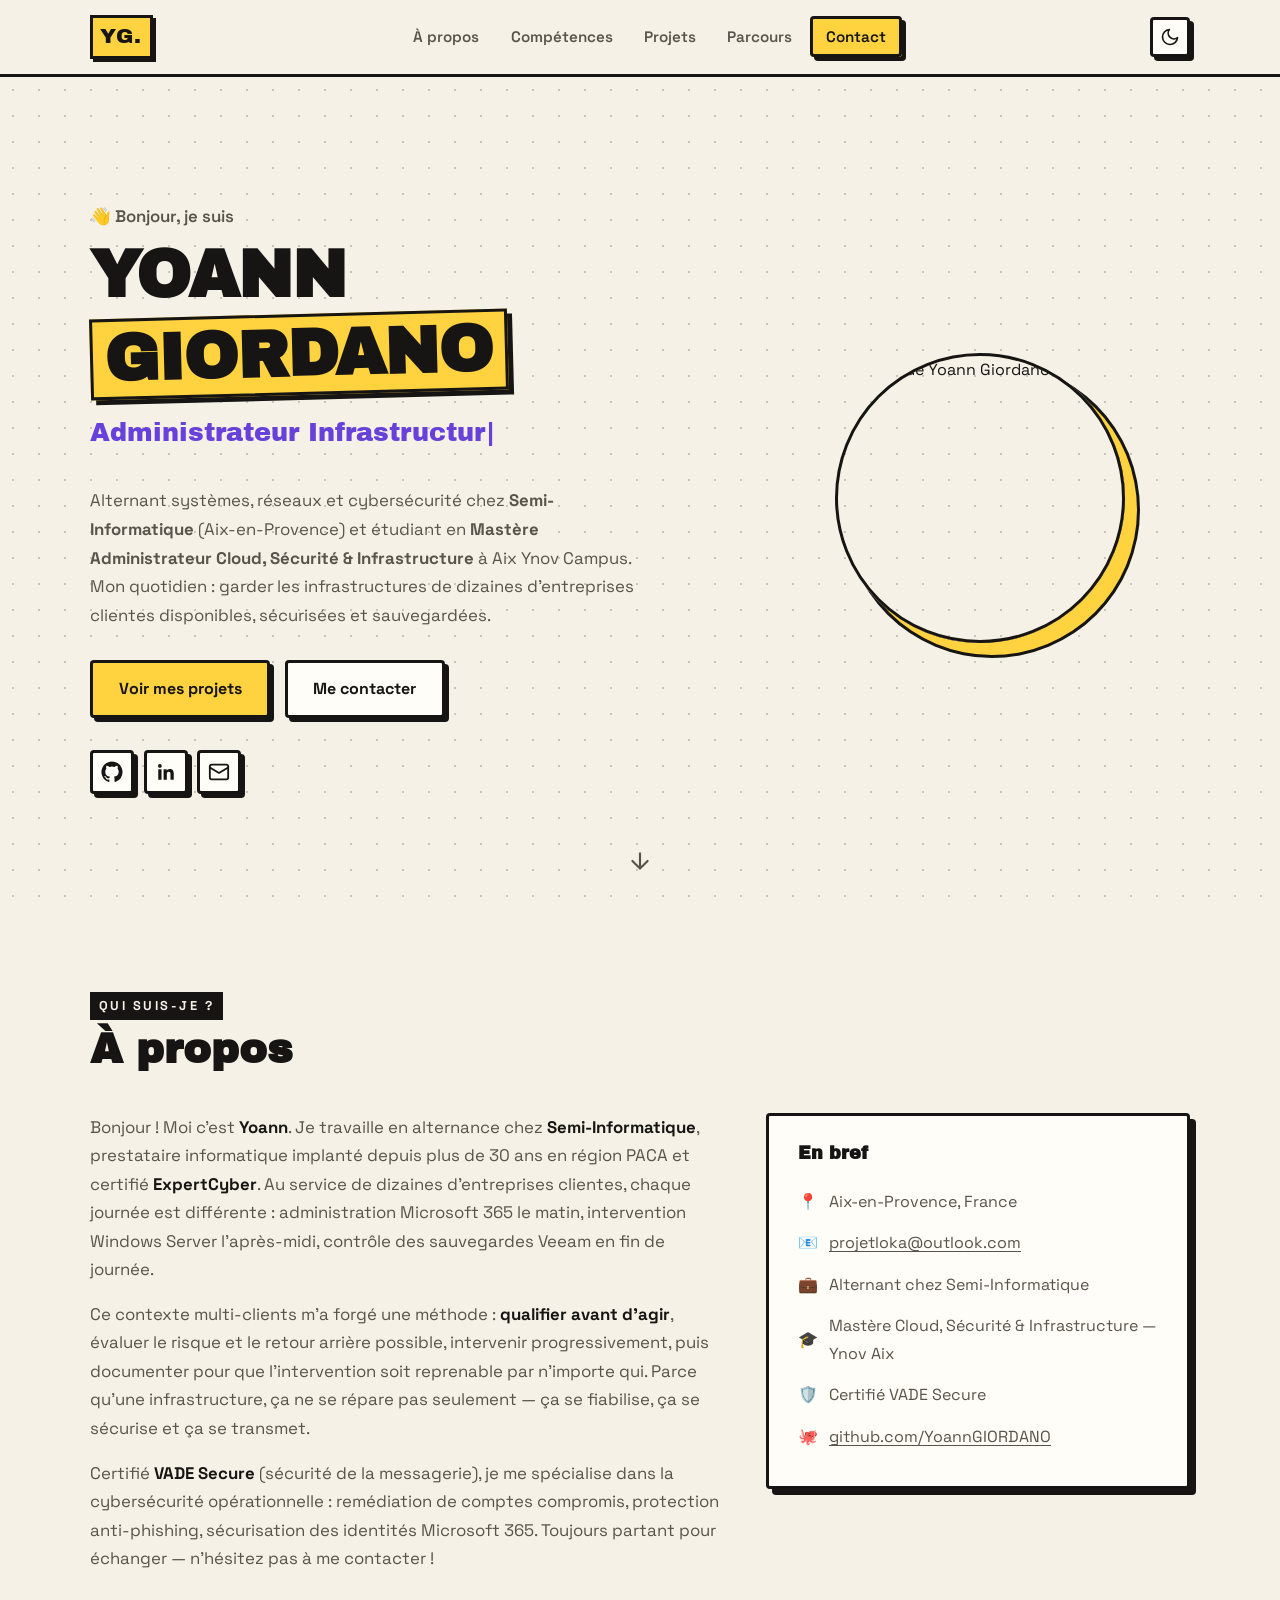
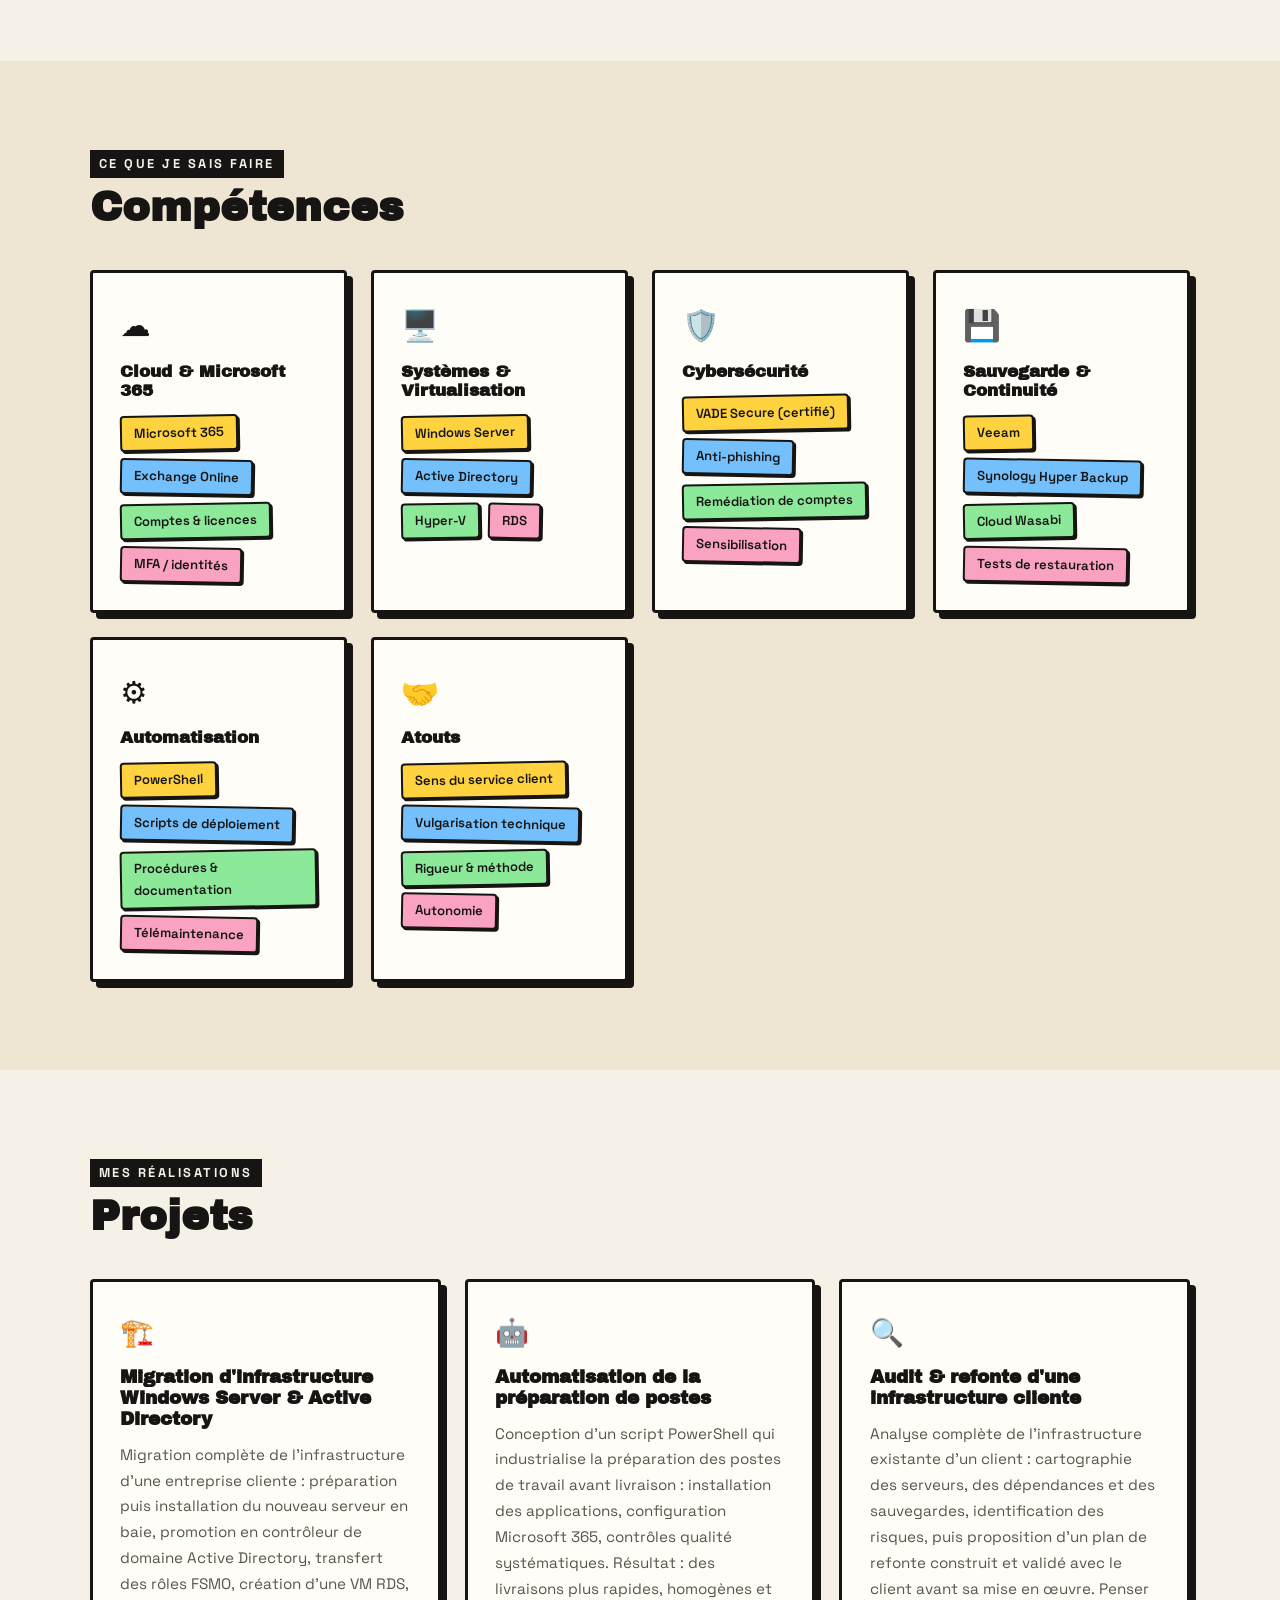
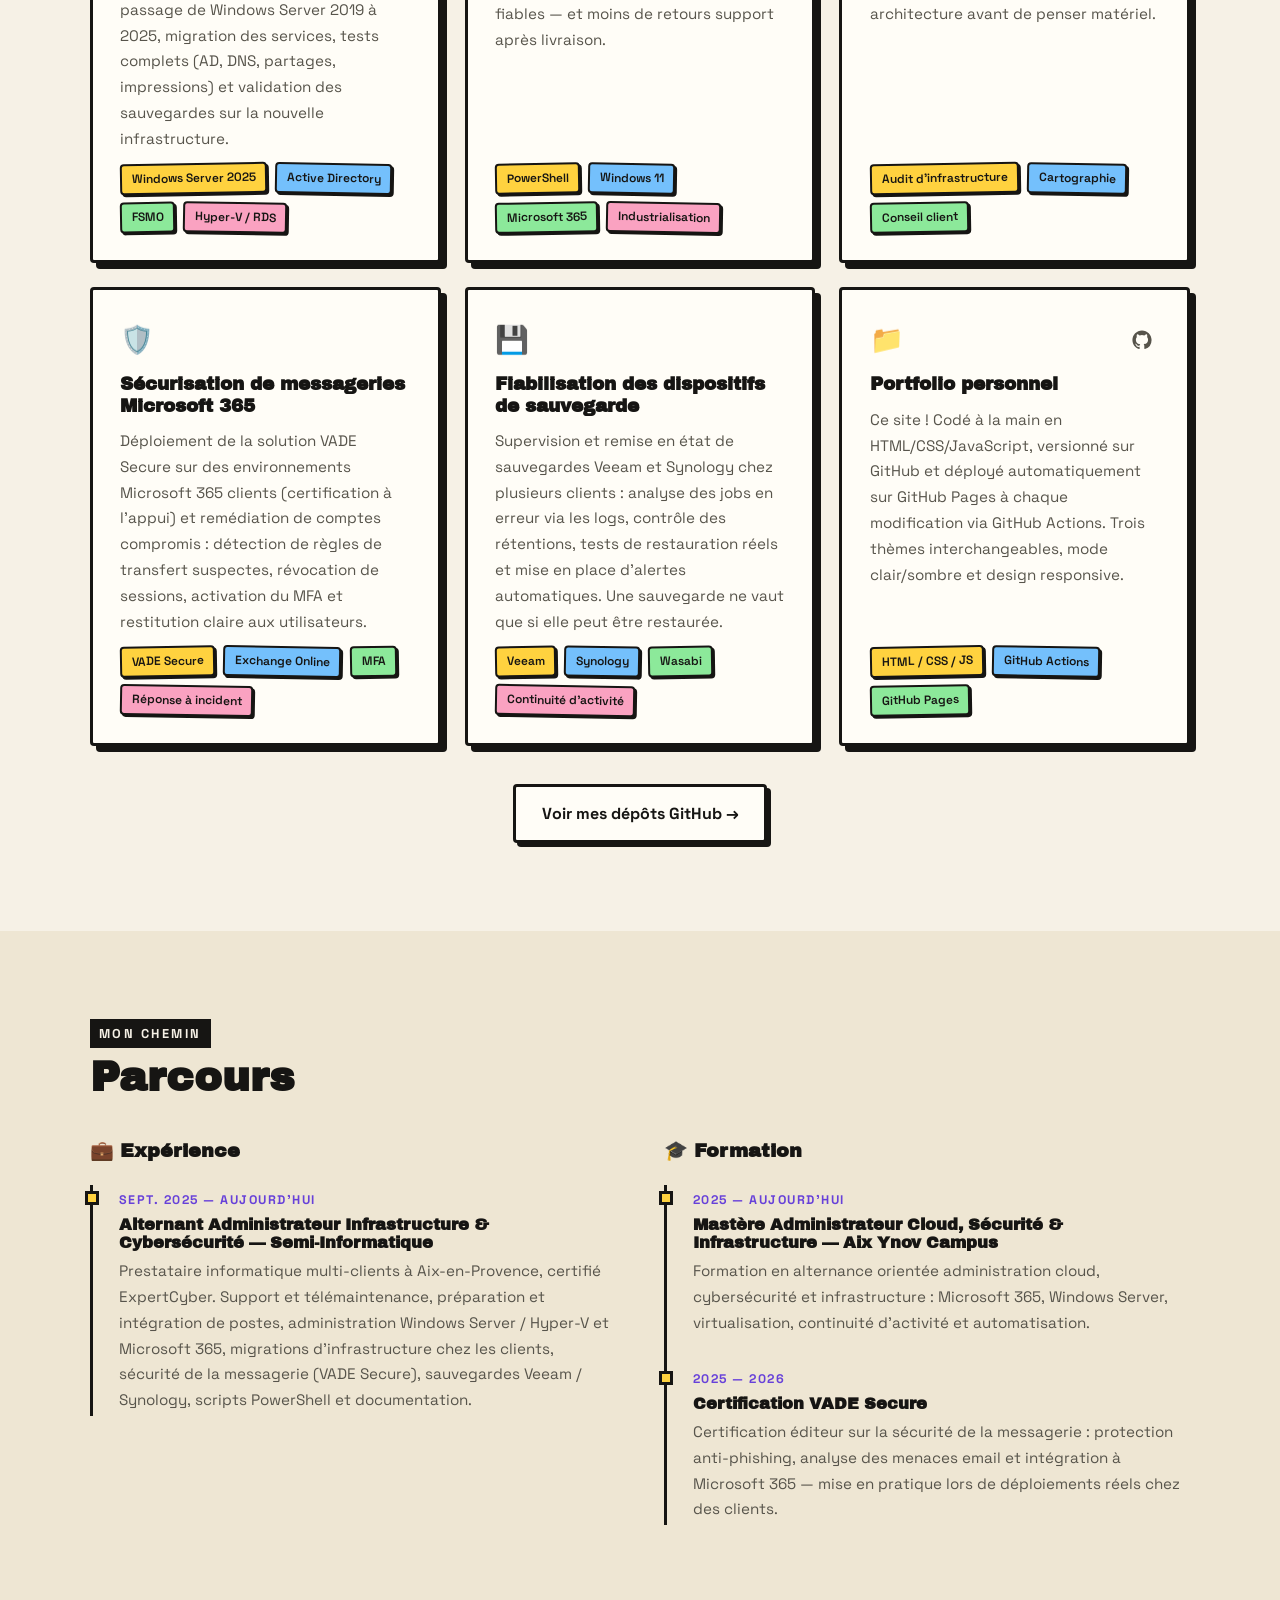
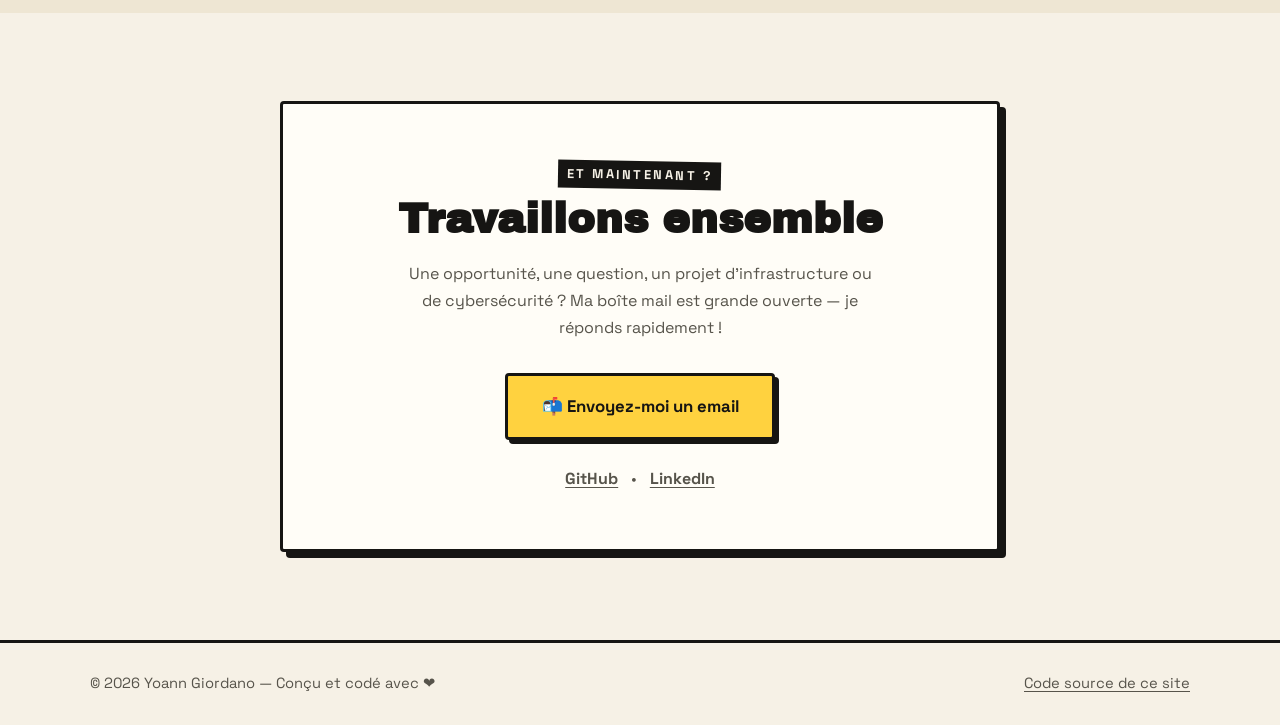
==== commit 7f9860f0: "Intégration du contenu réel : profil admin infrastructure & cybersécurité Remplacement des contenus " ====
--- a/index.html
+++ b/index.html
@@ -12,18 +12,15 @@
   <meta charset="utf-8">
   <meta name="viewport" content="width=device-width, initial-scale=1">
 
-  <!-- ═══════════════════════════════════════════════════════════════
-       ✏️ RÉFÉRENCEMENT — modifiez le titre et la description ci-dessous
-       (c'est ce qui s'affiche sur Google et quand vous partagez le lien)
-       ═══════════════════════════════════════════════════════════════ -->
-  <title>Yoann Giordano — Portfolio</title>
-  <meta name="description" content="Portfolio de Yoann Giordano : découvrez mes projets, mes compétences et mon parcours.">
+  <!-- ═══ Référencement : titre et description affichés sur Google et lors des partages ═══ -->
+  <title>Yoann Giordano — Administrateur Infrastructure, Cloud & Cybersécurité</title>
+  <meta name="description" content="Portfolio de Yoann Giordano, alternant administrateur systèmes, réseaux et cybersécurité chez Semi-Informatique (Aix-en-Provence) — Mastère Cloud, Sécurité & Infrastructure à Aix Ynov Campus.">
   <meta name="theme-color" content="#f6f1e6">
 
   <!-- Aperçu du lien quand il est partagé (LinkedIn, réseaux sociaux…) -->
   <meta property="og:type" content="website">
-  <meta property="og:title" content="Yoann Giordano — Portfolio">
-  <meta property="og:description" content="Découvrez mes projets, mes compétences et mon parcours.">
+  <meta property="og:title" content="Yoann Giordano — Administrateur Infrastructure, Cloud & Cybersécurité">
+  <meta property="og:description" content="Migration Active Directory, Microsoft 365, sauvegardes Veeam, automatisation PowerShell : découvrez mes projets et mon parcours.">
   <meta property="og:image" content="https://avatars.githubusercontent.com/u/115475641?v=4">
 
   <link rel="icon" href="data:image/svg+xml,<svg xmlns=%22http://www.w3.org/2000/svg%22 viewBox=%220 0 100 100%22><text y=%22.9em%22 font-size=%2290%22>🚀</text></svg>">
@@ -72,17 +69,17 @@
         <div class="hero-text">
           <p class="hero-hello">👋 Bonjour, je suis</p>
 
-          <!-- ✏️ Votre nom -->
           <h1 class="hero-name">Yoann <span class="accent-text">Giordano</span></h1>
 
-          <!-- ✏️ Les métiers/titres qui défilent se changent dans script.js (tout en haut du fichier) -->
-          <p class="hero-role"><span id="typed">Développeur</span><span class="cursor" aria-hidden="true">|</span></p>
-
-          <!-- ✏️ Votre phrase d'accroche : qui vous êtes, ce que vous faites, ce que vous cherchez -->
+          <!-- Les titres qui défilent se changent dans script.js (tout en haut du fichier) -->
+          <p class="hero-role"><span id="typed">Administrateur Infrastructure &amp; Cloud</span><span class="cursor" aria-hidden="true">|</span></p>
+
           <p class="hero-pitch">
-            Passionné par la tech et les projets concrets, je conçois des solutions
-            utiles et soignées. Bienvenue sur mon portfolio&nbsp;: découvrez ce que
-            j'ai accompli, mes compétences et mon parcours.
+            Alternant systèmes, réseaux et cybersécurité chez
+            <strong>Semi-Informatique</strong> (Aix-en-Provence) et étudiant en
+            <strong>Mastère Administrateur Cloud, Sécurité &amp; Infrastructure</strong>
+            à Aix Ynov Campus. Mon quotidien&nbsp;: garder les infrastructures de
+            dizaines d'entreprises clientes disponibles, sécurisées et sauvegardées.
           </p>
 
           <div class="hero-actions">
@@ -127,22 +124,28 @@
 
         <div class="about-grid">
           <div class="about-text reveal">
-            <!-- ✏️ Présentez-vous ici : votre histoire, ce qui vous motive,
-                 vos réussites dont vous êtes fier, ce que vous recherchez
-                 (alternance, stage, CDI, missions freelance…) -->
-            <p>
-              Bonjour&nbsp;! Moi c'est <strong>Yoann</strong>. Curieux et motivé, j'aime
-              apprendre en construisant des projets concrets — c'est d'ailleurs comme ça
-              que ce site a vu le jour&nbsp;: conçu de A à Z et hébergé gratuitement.
-            </p>
-            <p>
-              Mon objectif&nbsp;: transformer des idées en réalisations utiles, propres
-              et bien pensées. Chaque projet est pour moi l'occasion de progresser,
-              de me dépasser et de démontrer ce dont je suis capable.
-            </p>
-            <p>
-              Actuellement <strong>ouvert aux opportunités</strong>, je serais ravi
-              d'échanger avec vous — n'hésitez pas à me contacter&nbsp;!
+            <p>
+              Bonjour&nbsp;! Moi c'est <strong>Yoann</strong>. Je travaille en alternance
+              chez <strong>Semi-Informatique</strong>, prestataire informatique implanté
+              depuis plus de 30 ans en région PACA et certifié
+              <strong>ExpertCyber</strong>. Au service de dizaines d'entreprises clientes,
+              chaque journée est différente&nbsp;: administration Microsoft&nbsp;365 le matin,
+              intervention Windows Server l'après-midi, contrôle des sauvegardes Veeam
+              en fin de journée.
+            </p>
+            <p>
+              Ce contexte multi-clients m'a forgé une méthode&nbsp;: <strong>qualifier avant
+              d'agir</strong>, évaluer le risque et le retour arrière possible, intervenir
+              progressivement, puis documenter pour que l'intervention soit reprenable
+              par n'importe qui. Parce qu'une infrastructure, ça ne se répare pas
+              seulement — ça se fiabilise, ça se sécurise et ça se transmet.
+            </p>
+            <p>
+              Certifié <strong>VADE Secure</strong> (sécurité de la messagerie), je me
+              spécialise dans la cybersécurité opérationnelle&nbsp;: remédiation de comptes
+              compromis, protection anti-phishing, sécurisation des identités
+              Microsoft&nbsp;365. Toujours partant pour échanger — n'hésitez pas à me
+              contacter&nbsp;!
             </p>
 
             <!-- ✏️ BOUTON CV : ajoutez votre CV en PDF dans le dossier assets/
@@ -157,10 +160,11 @@
           <aside class="about-card reveal">
             <h3>En bref</h3>
             <ul class="about-list">
-              <!-- ✏️ Mettez votre ville / région -->
-              <li><span class="about-ico">📍</span> France</li>
+              <li><span class="about-ico">📍</span> Aix-en-Provence, France</li>
               <li><span class="about-ico">📧</span> <a href="mailto:projetloka@outlook.com">projetloka@outlook.com</a></li>
-              <li><span class="about-ico">💼</span> Ouvert aux opportunités</li>
+              <li><span class="about-ico">💼</span> Alternant chez Semi-Informatique</li>
+              <li><span class="about-ico">🎓</span> Mastère Cloud, Sécurité &amp; Infrastructure — Ynov Aix</li>
+              <li><span class="about-ico">🛡️</span> Certifié VADE Secure</li>
               <li><span class="about-ico">🐙</span> <a href="https://github.com/YoannGIORDANO" target="_blank" rel="noopener">github.com/YoannGIORDANO</a></li>
             </ul>
           </aside>
@@ -174,39 +178,59 @@
         <p class="section-kicker reveal">Ce que je sais faire</p>
         <h2 class="section-title reveal">Compétences</h2>
 
-        <!-- ✏️ Gardez uniquement ce que vous maîtrisez vraiment, ajoutez le reste.
-             Chaque compétence est un simple <li class="chip">…</li> -->
         <div class="skills-grid">
           <div class="skill-card reveal">
-            <div class="skill-ico">🎨</div>
-            <h3>Front-end</h3>
-            <ul class="chips">
-              <li class="chip">HTML5</li>
-              <li class="chip">CSS3</li>
-              <li class="chip">JavaScript</li>
-              <li class="chip">Design responsive</li>
+            <div class="skill-ico">☁️</div>
+            <h3>Cloud &amp; Microsoft 365</h3>
+            <ul class="chips">
+              <li class="chip">Microsoft 365</li>
+              <li class="chip">Exchange Online</li>
+              <li class="chip">Comptes &amp; licences</li>
+              <li class="chip">MFA / identités</li>
+            </ul>
+          </div>
+
+          <div class="skill-card reveal">
+            <div class="skill-ico">🖥️</div>
+            <h3>Systèmes &amp; Virtualisation</h3>
+            <ul class="chips">
+              <li class="chip">Windows Server</li>
+              <li class="chip">Active Directory</li>
+              <li class="chip">Hyper-V</li>
+              <li class="chip">RDS</li>
+            </ul>
+          </div>
+
+          <div class="skill-card reveal">
+            <div class="skill-ico">🛡️</div>
+            <h3>Cybersécurité</h3>
+            <ul class="chips">
+              <li class="chip">VADE Secure (certifié)</li>
+              <li class="chip">Anti-phishing</li>
+              <li class="chip">Remédiation de comptes</li>
+              <li class="chip">Sensibilisation</li>
+            </ul>
+          </div>
+
+          <div class="skill-card reveal">
+            <div class="skill-ico">💾</div>
+            <h3>Sauvegarde &amp; Continuité</h3>
+            <ul class="chips">
+              <li class="chip">Veeam</li>
+              <li class="chip">Synology Hyper Backup</li>
+              <li class="chip">Cloud Wasabi</li>
+              <li class="chip">Tests de restauration</li>
             </ul>
           </div>
 
           <div class="skill-card reveal">
             <div class="skill-ico">⚙️</div>
-            <h3>Back-end &amp; Data</h3>
-            <ul class="chips">
-              <li class="chip">Python</li>
-              <li class="chip">SQL</li>
-              <li class="chip">API REST</li>
-              <li class="chip">Node.js</li>
-            </ul>
-          </div>
-
-          <div class="skill-card reveal">
-            <div class="skill-ico">🧰</div>
-            <h3>Outils</h3>
-            <ul class="chips">
-              <li class="chip">Git &amp; GitHub</li>
-              <li class="chip">VS Code</li>
-              <li class="chip">Linux</li>
-              <li class="chip">Figma</li>
+            <h3>Automatisation</h3>
+            <ul class="chips">
+              <li class="chip">PowerShell</li>
+              <li class="chip">Scripts de déploiement</li>
+              <li class="chip">Procédures &amp; documentation</li>
+              <li class="chip">Télémaintenance</li>
             </ul>
           </div>
 
@@ -214,10 +238,10 @@
             <div class="skill-ico">🤝</div>
             <h3>Atouts</h3>
             <ul class="chips">
+              <li class="chip">Sens du service client</li>
+              <li class="chip">Vulgarisation technique</li>
+              <li class="chip">Rigueur &amp; méthode</li>
               <li class="chip">Autonomie</li>
-              <li class="chip">Curiosité</li>
-              <li class="chip">Travail d'équipe</li>
-              <li class="chip">Persévérance</li>
             </ul>
           </div>
         </div>
@@ -230,9 +254,109 @@
         <p class="section-kicker reveal">Mes réalisations</p>
         <h2 class="section-title reveal">Projets</h2>
 
+        <!-- Les interventions clients sont volontairement anonymisées :
+             aucun nom de client ne doit apparaître sur ce site public. -->
         <div class="projects-grid">
 
-          <!-- ✅ PROJET RÉEL : ce portfolio ! Vous pouvez le garder. -->
+          <article class="project-card reveal">
+            <div class="project-top">
+              <span class="project-folder">🏗️</span>
+            </div>
+            <h3>Migration d'infrastructure Windows Server &amp; Active Directory</h3>
+            <p>
+              Migration complète de l'infrastructure d'une entreprise cliente&nbsp;:
+              préparation puis installation du nouveau serveur en baie, promotion en
+              contrôleur de domaine Active Directory, transfert des rôles FSMO,
+              création d'une VM RDS, passage de Windows Server 2019 à 2025, migration
+              des services, tests complets (AD, DNS, partages, impressions) et
+              validation des sauvegardes sur la nouvelle infrastructure.
+            </p>
+            <ul class="chips chips-sm">
+              <li class="chip">Windows Server 2025</li>
+              <li class="chip">Active Directory</li>
+              <li class="chip">FSMO</li>
+              <li class="chip">Hyper-V / RDS</li>
+            </ul>
+          </article>
+
+          <article class="project-card reveal">
+            <div class="project-top">
+              <span class="project-folder">🤖</span>
+            </div>
+            <h3>Automatisation de la préparation de postes</h3>
+            <p>
+              Conception d'un script PowerShell qui industrialise la préparation des
+              postes de travail avant livraison&nbsp;: installation des applications,
+              configuration Microsoft&nbsp;365, contrôles qualité systématiques. Résultat&nbsp;:
+              des livraisons plus rapides, homogènes et fiables — et moins de retours
+              support après livraison.
+            </p>
+            <ul class="chips chips-sm">
+              <li class="chip">PowerShell</li>
+              <li class="chip">Windows 11</li>
+              <li class="chip">Microsoft 365</li>
+              <li class="chip">Industrialisation</li>
+            </ul>
+          </article>
+
+          <article class="project-card reveal">
+            <div class="project-top">
+              <span class="project-folder">🔍</span>
+            </div>
+            <h3>Audit &amp; refonte d'une infrastructure cliente</h3>
+            <p>
+              Analyse complète de l'infrastructure existante d'un client&nbsp;: cartographie
+              des serveurs, des dépendances et des sauvegardes, identification des
+              risques, puis proposition d'un plan de refonte construit et validé avec
+              le client avant sa mise en œuvre. Penser architecture avant de penser
+              matériel.
+            </p>
+            <ul class="chips chips-sm">
+              <li class="chip">Audit d'infrastructure</li>
+              <li class="chip">Cartographie</li>
+              <li class="chip">Conseil client</li>
+            </ul>
+          </article>
+
+          <article class="project-card reveal">
+            <div class="project-top">
+              <span class="project-folder">🛡️</span>
+            </div>
+            <h3>Sécurisation de messageries Microsoft 365</h3>
+            <p>
+              Déploiement de la solution VADE Secure sur des environnements
+              Microsoft&nbsp;365 clients (certification à l'appui) et remédiation de
+              comptes compromis&nbsp;: détection de règles de transfert suspectes,
+              révocation de sessions, activation du MFA et restitution claire aux
+              utilisateurs.
+            </p>
+            <ul class="chips chips-sm">
+              <li class="chip">VADE Secure</li>
+              <li class="chip">Exchange Online</li>
+              <li class="chip">MFA</li>
+              <li class="chip">Réponse à incident</li>
+            </ul>
+          </article>
+
+          <article class="project-card reveal">
+            <div class="project-top">
+              <span class="project-folder">💾</span>
+            </div>
+            <h3>Fiabilisation des dispositifs de sauvegarde</h3>
+            <p>
+              Supervision et remise en état de sauvegardes Veeam et Synology chez
+              plusieurs clients&nbsp;: analyse des jobs en erreur via les logs, contrôle
+              des rétentions, tests de restauration réels et mise en place d'alertes
+              automatiques. Une sauvegarde ne vaut que si elle peut être restaurée.
+            </p>
+            <ul class="chips chips-sm">
+              <li class="chip">Veeam</li>
+              <li class="chip">Synology</li>
+              <li class="chip">Wasabi</li>
+              <li class="chip">Continuité d'activité</li>
+            </ul>
+          </article>
+
           <article class="project-card reveal">
             <div class="project-top">
               <span class="project-folder">📁</span>
@@ -244,80 +368,15 @@
             </div>
             <h3>Portfolio personnel</h3>
             <p>
-              Ce site&nbsp;! Un portfolio moderne et responsive, codé à la main,
-              versionné sur GitHub et hébergé gratuitement avec GitHub Pages.
-              Thème clair/sombre, animations et design soigné.
-            </p>
-            <ul class="chips chips-sm">
-              <li class="chip">HTML</li>
-              <li class="chip">CSS</li>
-              <li class="chip">JavaScript</li>
+              Ce site&nbsp;! Codé à la main en HTML/CSS/JavaScript, versionné sur GitHub
+              et déployé automatiquement sur GitHub Pages à chaque modification via
+              GitHub Actions. Trois thèmes interchangeables, mode clair/sombre et
+              design responsive.
+            </p>
+            <ul class="chips chips-sm">
+              <li class="chip">HTML / CSS / JS</li>
+              <li class="chip">GitHub Actions</li>
               <li class="chip">GitHub Pages</li>
-            </ul>
-          </article>
-
-          <!-- ✏️ EXEMPLE À REMPLACER par un de VOS projets :
-               changez le titre, la description, les technologies et les liens. -->
-          <article class="project-card reveal">
-            <div class="project-top">
-              <span class="project-folder">📁</span>
-              <div class="project-links">
-                <a href="https://github.com/YoannGIORDANO?tab=repositories" target="_blank" rel="noopener" aria-label="Voir sur GitHub" title="Voir sur GitHub">
-                  <svg viewBox="0 0 24 24" width="20" height="20" fill="none" stroke="currentColor" stroke-width="2" stroke-linecap="round" stroke-linejoin="round"><path d="M18 13v6a2 2 0 0 1-2 2H5a2 2 0 0 1-2-2V8a2 2 0 0 1 2-2h6"/><path d="M15 3h6v6"/><path d="M10 14 21 3"/></svg>
-                </a>
-              </div>
-            </div>
-            <h3>Projet exemple n°1</h3>
-            <p>
-              Remplacez cette carte par un vrai projet&nbsp;: expliquez en 2-3 phrases
-              ce que fait le projet, le problème qu'il résout et ce que vous avez
-              appris en le réalisant.
-            </p>
-            <ul class="chips chips-sm">
-              <li class="chip">Techno 1</li>
-              <li class="chip">Techno 2</li>
-            </ul>
-          </article>
-
-          <!-- ✏️ EXEMPLE À REMPLACER -->
-          <article class="project-card reveal">
-            <div class="project-top">
-              <span class="project-folder">📁</span>
-              <div class="project-links">
-                <a href="https://github.com/YoannGIORDANO?tab=repositories" target="_blank" rel="noopener" aria-label="Voir sur GitHub" title="Voir sur GitHub">
-                  <svg viewBox="0 0 24 24" width="20" height="20" fill="none" stroke="currentColor" stroke-width="2" stroke-linecap="round" stroke-linejoin="round"><path d="M18 13v6a2 2 0 0 1-2 2H5a2 2 0 0 1-2-2V8a2 2 0 0 1 2-2h6"/><path d="M15 3h6v6"/><path d="M10 14 21 3"/></svg>
-                </a>
-              </div>
-            </div>
-            <h3>Projet exemple n°2</h3>
-            <p>
-              Un conseil&nbsp;: choisissez vos 3 à 6 meilleurs projets, ceux qui
-              montrent le mieux vos compétences. Qualité avant quantité&nbsp;!
-            </p>
-            <ul class="chips chips-sm">
-              <li class="chip">Techno 1</li>
-              <li class="chip">Techno 2</li>
-            </ul>
-          </article>
-
-          <!-- ✏️ EXEMPLE À REMPLACER (dupliquez ce bloc pour ajouter des projets) -->
-          <article class="project-card reveal">
-            <div class="project-top">
-              <span class="project-folder">📁</span>
-              <div class="project-links">
-                <a href="https://github.com/YoannGIORDANO?tab=repositories" target="_blank" rel="noopener" aria-label="Voir sur GitHub" title="Voir sur GitHub">
-                  <svg viewBox="0 0 24 24" width="20" height="20" fill="none" stroke="currentColor" stroke-width="2" stroke-linecap="round" stroke-linejoin="round"><path d="M18 13v6a2 2 0 0 1-2 2H5a2 2 0 0 1-2-2V8a2 2 0 0 1 2-2h6"/><path d="M15 3h6v6"/><path d="M10 14 21 3"/></svg>
-                </a>
-              </div>
-            </div>
-            <h3>Projet exemple n°3</h3>
-            <p>
-              Pour chaque projet, ajoutez si possible un lien vers le code (GitHub)
-              et un lien vers une démo en ligne&nbsp;: c'est ce qui impressionne le plus.
-            </p>
-            <ul class="chips chips-sm">
-              <li class="chip">Techno 1</li>
-              <li class="chip">Techno 2</li>
             </ul>
           </article>
 
@@ -325,7 +384,7 @@
 
         <p class="projects-more reveal">
           <a class="btn btn-ghost" href="https://github.com/YoannGIORDANO?tab=repositories" target="_blank" rel="noopener">
-            Voir tous mes projets sur GitHub →
+            Voir mes dépôts GitHub →
           </a>
         </p>
       </div>
@@ -342,38 +401,52 @@
           <div class="reveal">
             <h3 class="timeline-heading">💼 Expérience</h3>
             <div class="timeline">
-              <!-- ✏️ EXEMPLE À REMPLACER : votre expérience la plus récente en premier -->
               <div class="timeline-item">
-                <span class="timeline-date">2025 — Aujourd'hui</span>
-                <h4>Votre poste — Nom de l'entreprise</h4>
-                <p>Décrivez vos missions et surtout vos résultats concrets
-                   (ce que vous avez amélioré, créé, automatisé…).</p>
-              </div>
-              <!-- ✏️ EXEMPLE À REMPLACER (stages, alternance, jobs, bénévolat : tout compte) -->
+                <span class="timeline-date">Sept. 2025 — Aujourd'hui</span>
+                <h4>Alternant Administrateur Infrastructure &amp; Cybersécurité — Semi-Informatique</h4>
+                <p>Prestataire informatique multi-clients à Aix-en-Provence, certifié
+                   ExpertCyber. Support et télémaintenance, préparation et intégration
+                   de postes, administration Windows Server / Hyper-V et
+                   Microsoft&nbsp;365, migrations d'infrastructure chez les clients,
+                   sécurité de la messagerie (VADE Secure), sauvegardes Veeam /
+                   Synology, scripts PowerShell et documentation.</p>
+              </div>
+              <!-- ✏️ Ajoutez ici vos expériences précédentes (stages, jobs) sur le
+                   même modèle que le bloc ci-dessus :
               <div class="timeline-item">
                 <span class="timeline-date">2024</span>
-                <h4>Stage / Projet — Organisation</h4>
-                <p>Même un projet personnel ou associatif a sa place ici
-                   s'il montre vos compétences et votre motivation.</p>
-              </div>
+                <h4>Intitulé — Entreprise</h4>
+                <p>Missions principales et résultats.</p>
+              </div>
+              -->
             </div>
           </div>
 
           <div class="reveal">
             <h3 class="timeline-heading">🎓 Formation</h3>
             <div class="timeline">
-              <!-- ✏️ EXEMPLE À REMPLACER : votre diplôme / formation -->
               <div class="timeline-item">
-                <span class="timeline-date">2023 — 2025</span>
-                <h4>Votre diplôme — Nom de l'école</h4>
-                <p>Spécialité, options, projets marquants réalisés pendant la formation.</p>
-              </div>
-              <!-- ✏️ EXEMPLE À REMPLACER -->
+                <span class="timeline-date">2025 — Aujourd'hui</span>
+                <h4>Mastère Administrateur Cloud, Sécurité &amp; Infrastructure — Aix Ynov Campus</h4>
+                <p>Formation en alternance orientée administration cloud,
+                   cybersécurité et infrastructure&nbsp;: Microsoft&nbsp;365, Windows Server,
+                   virtualisation, continuité d'activité et automatisation.</p>
+              </div>
               <div class="timeline-item">
-                <span class="timeline-date">2023</span>
-                <h4>Bac / Certification — Établissement</h4>
-                <p>Mention, spécialités ou certifications obtenues (ex. Pix, TOEIC…).</p>
-              </div>
+                <span class="timeline-date">2025 — 2026</span>
+                <h4>Certification VADE Secure</h4>
+                <p>Certification éditeur sur la sécurité de la messagerie&nbsp;:
+                   protection anti-phishing, analyse des menaces email et
+                   intégration à Microsoft&nbsp;365 — mise en pratique lors de
+                   déploiements réels chez des clients.</p>
+              </div>
+              <!-- ✏️ Ajoutez ici vos diplômes précédents (Bachelor, BTS, Bac…) :
+              <div class="timeline-item">
+                <span class="timeline-date">2022 — 2025</span>
+                <h4>Diplôme — École</h4>
+                <p>Spécialité et points marquants.</p>
+              </div>
+              -->
             </div>
           </div>
 
@@ -388,8 +461,9 @@
           <p class="section-kicker">Et maintenant&nbsp;?</p>
           <h2 class="section-title">Travaillons ensemble</h2>
           <p class="contact-text">
-            Une opportunité, une question, un projet&nbsp;?
-            Ma boîte mail est grande ouverte — je réponds rapidement&nbsp;!
+            Une opportunité, une question, un projet d'infrastructure ou de
+            cybersécurité&nbsp;? Ma boîte mail est grande ouverte — je réponds
+            rapidement&nbsp;!
           </p>
           <a class="btn btn-primary btn-lg" href="mailto:projetloka@outlook.com">📬 Envoyez-moi un email</a>
           <div class="contact-socials">
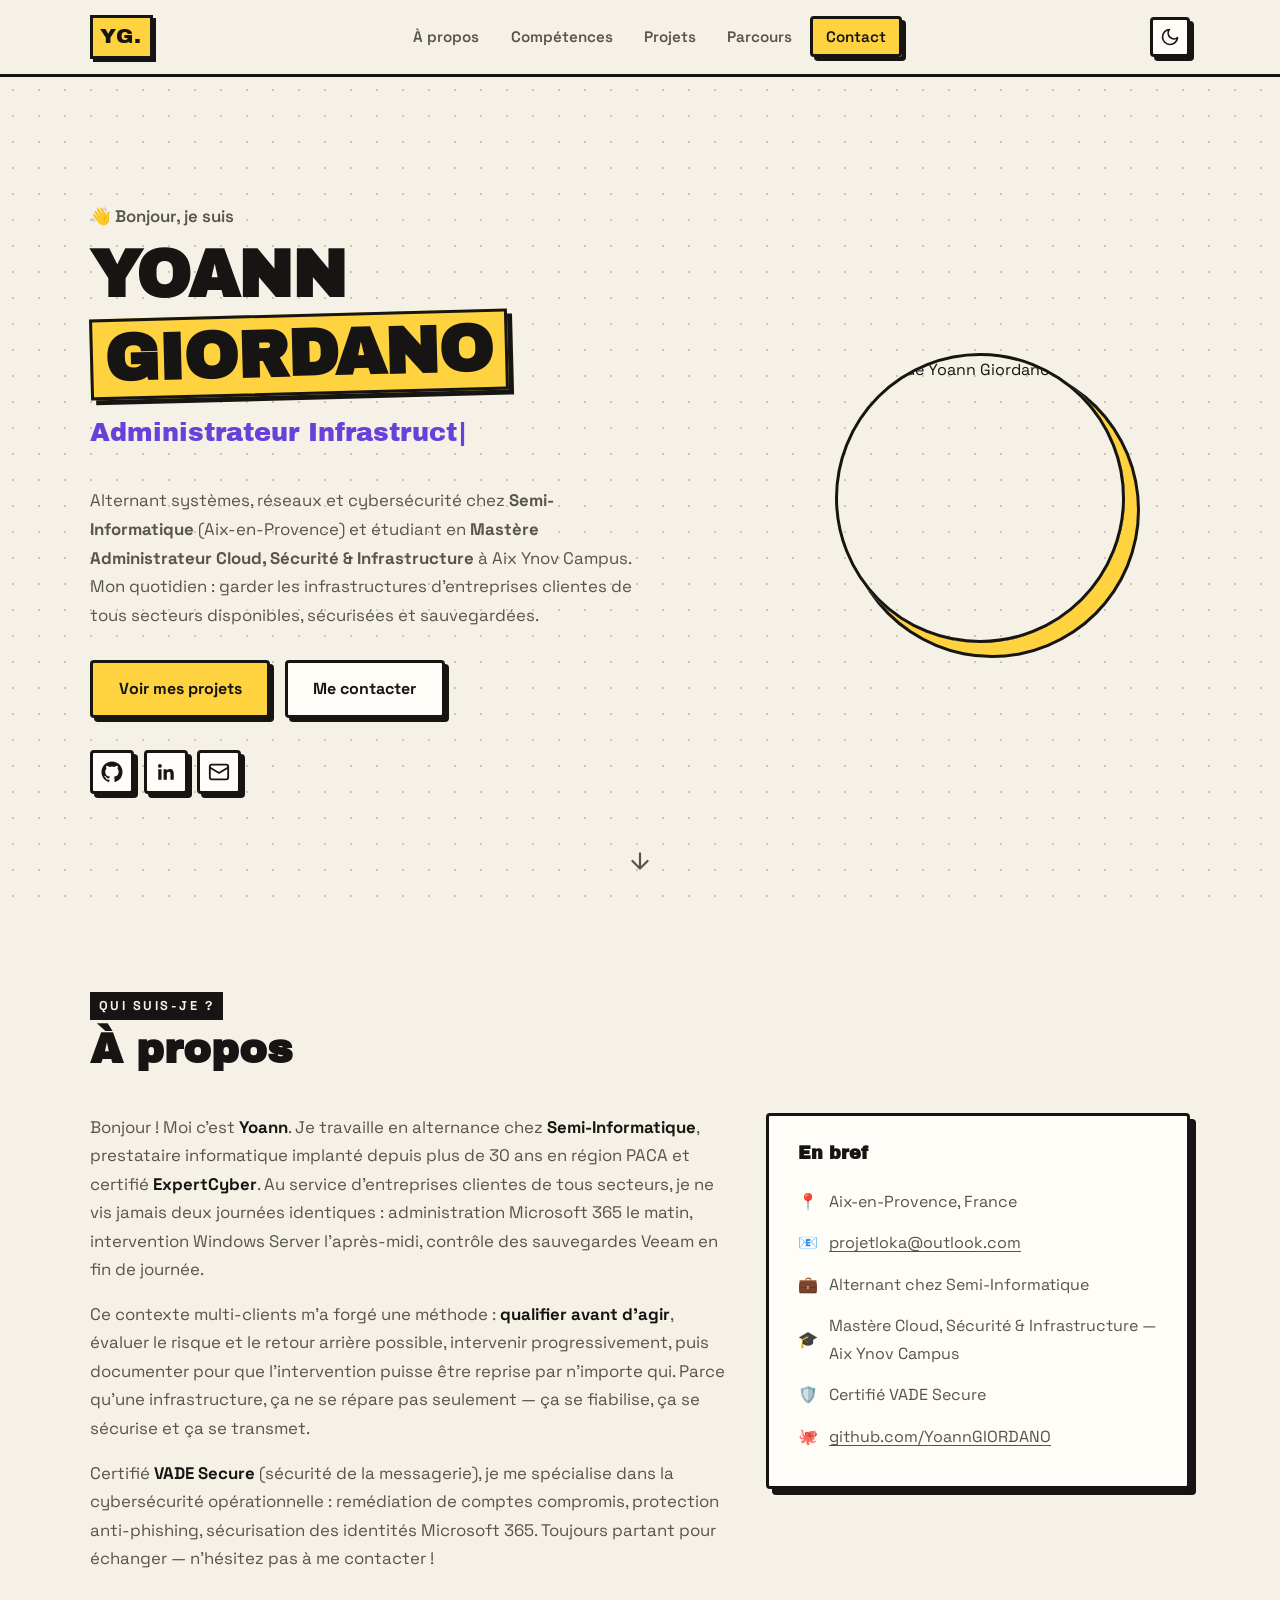
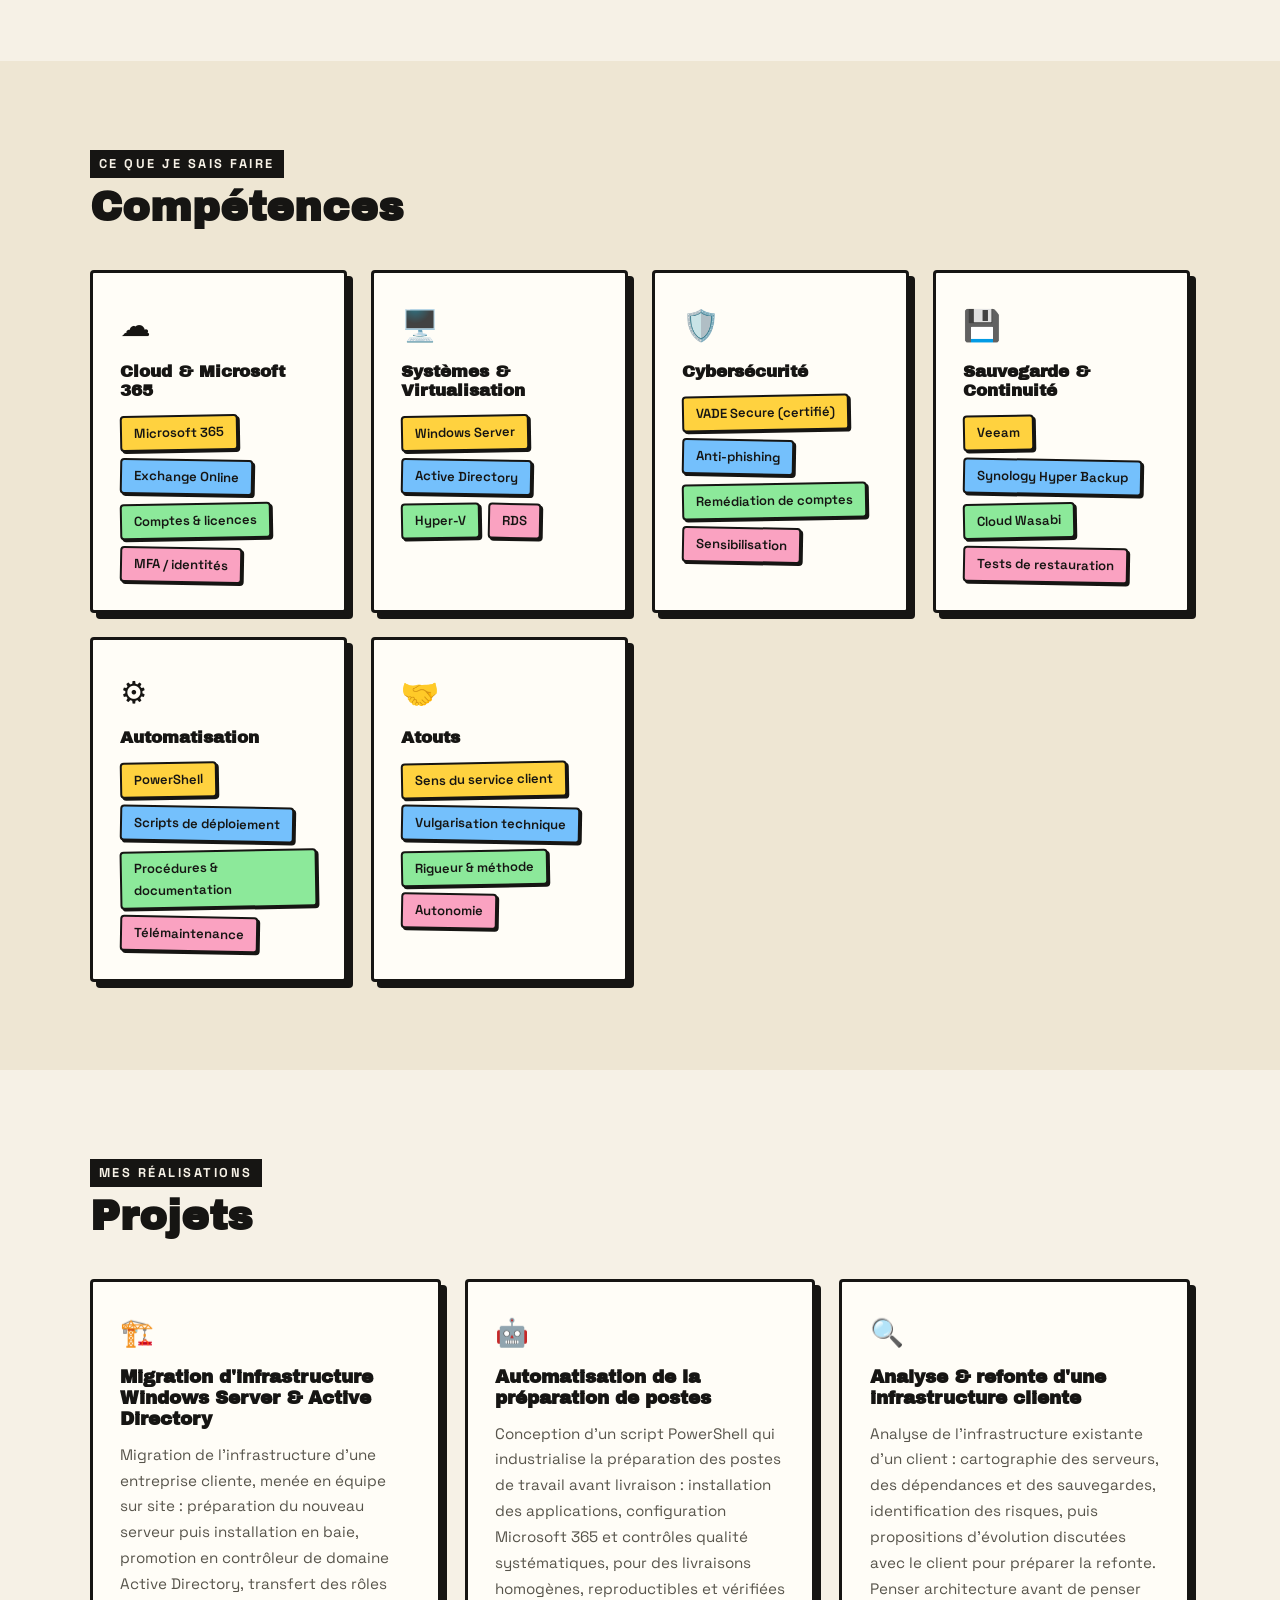
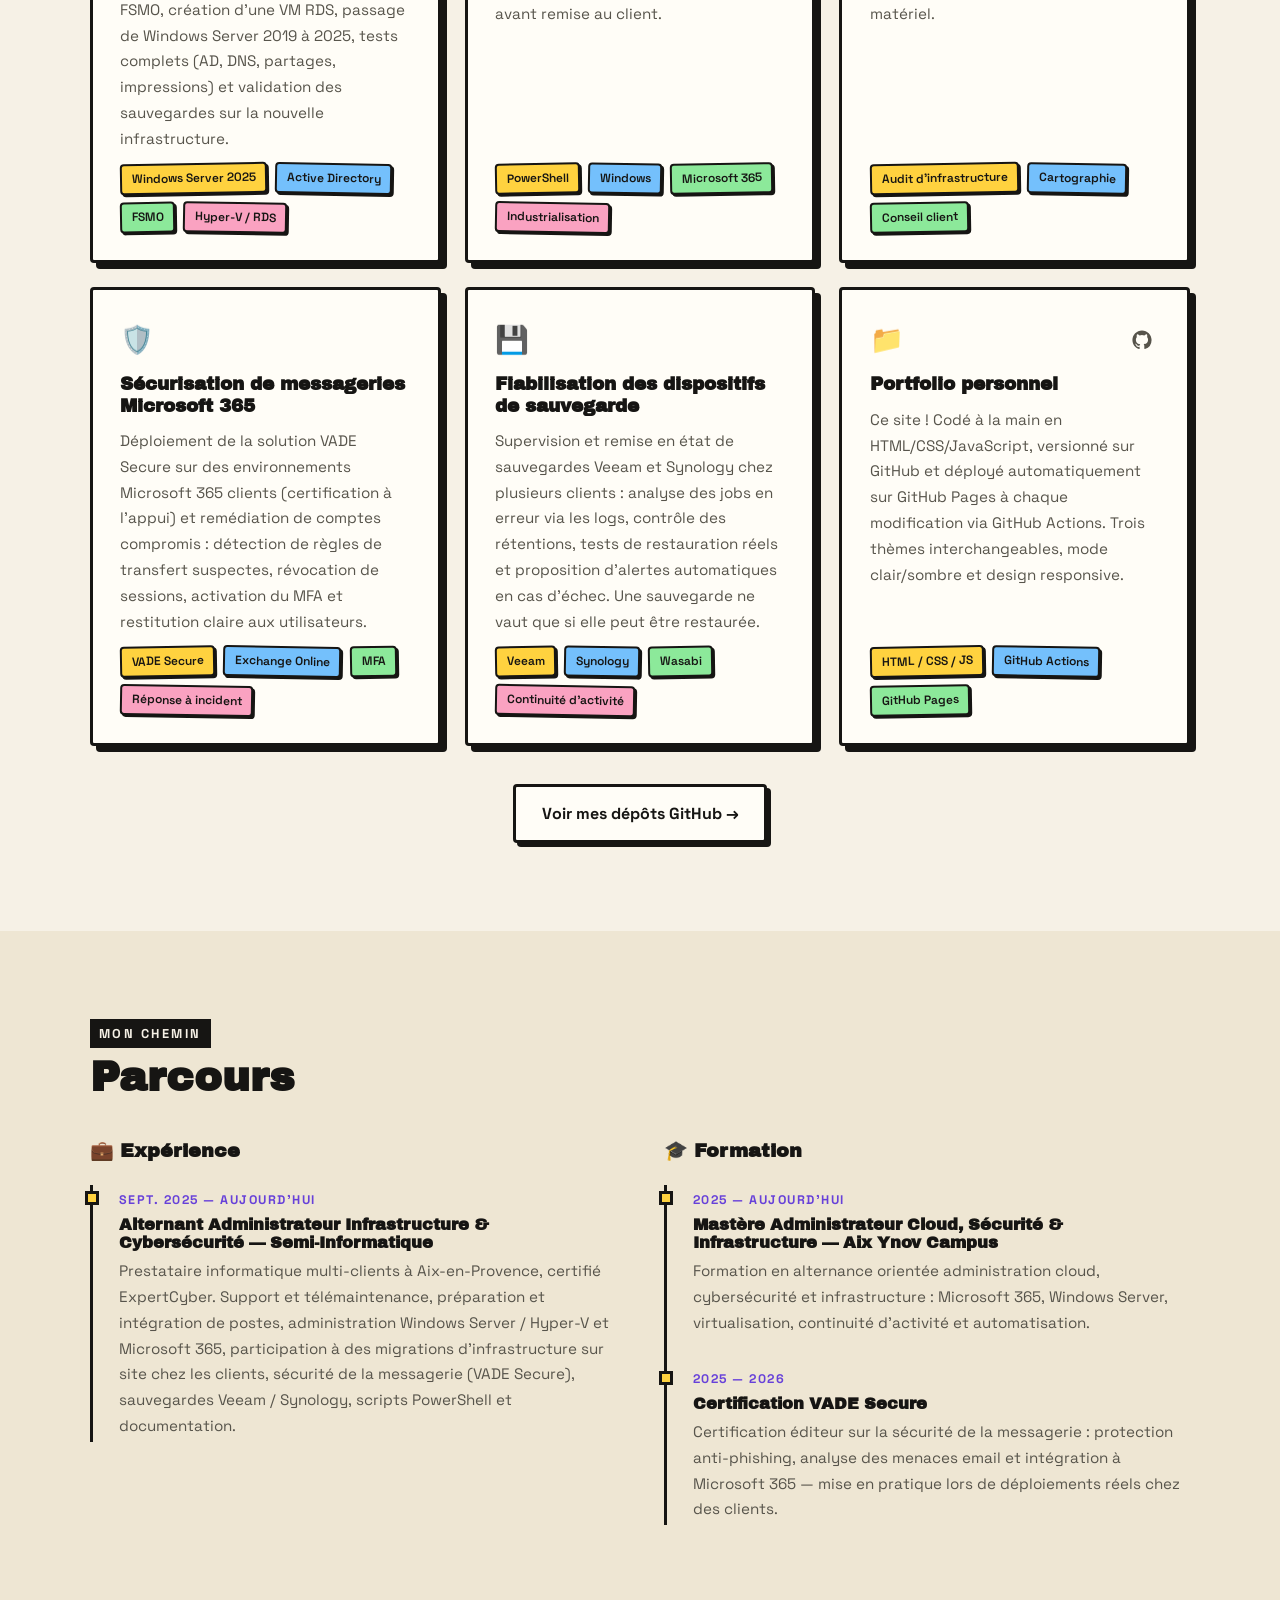
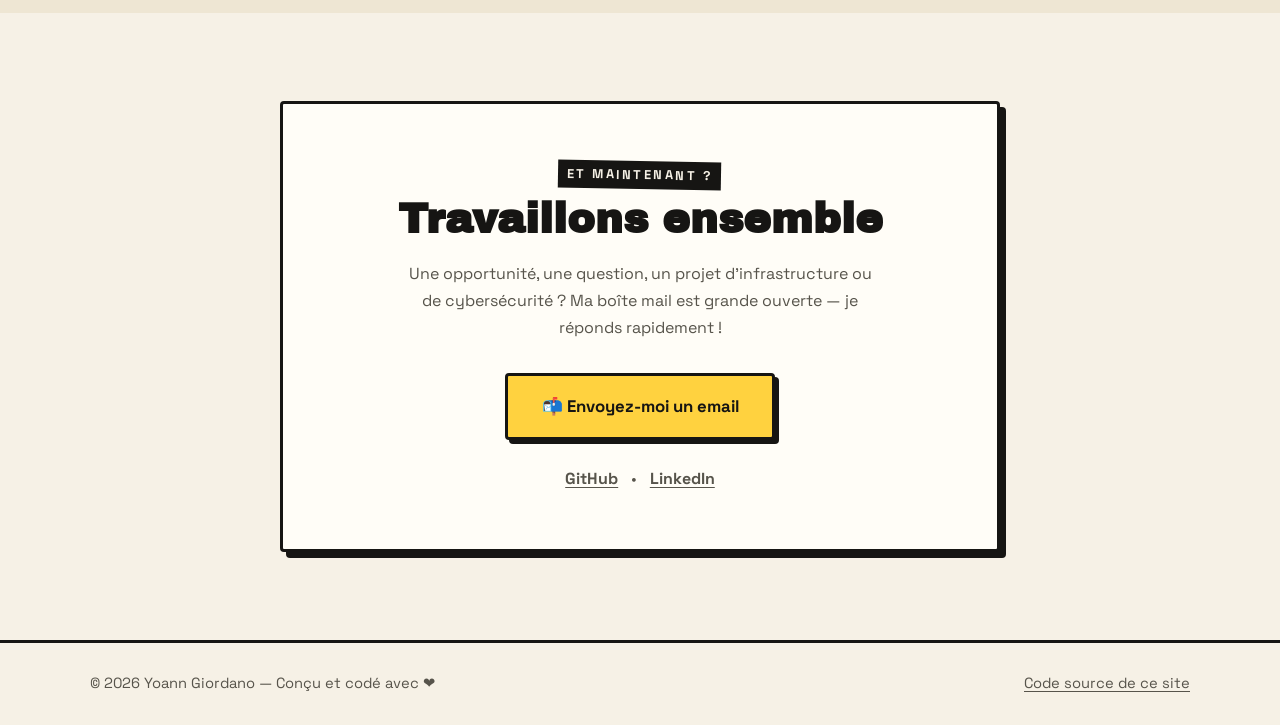
==== commit d3f423d5: "Corrections issues de la relecture : exactitude, français et robustesse - Reformulation des projets " ====
--- a/index.html
+++ b/index.html
@@ -13,13 +13,13 @@
   <meta name="viewport" content="width=device-width, initial-scale=1">
 
   <!-- ═══ Référencement : titre et description affichés sur Google et lors des partages ═══ -->
-  <title>Yoann Giordano — Administrateur Infrastructure, Cloud & Cybersécurité</title>
-  <meta name="description" content="Portfolio de Yoann Giordano, alternant administrateur systèmes, réseaux et cybersécurité chez Semi-Informatique (Aix-en-Provence) — Mastère Cloud, Sécurité & Infrastructure à Aix Ynov Campus.">
+  <title>Yoann Giordano — Administrateur Infrastructure, Cloud &amp; Cybersécurité</title>
+  <meta name="description" content="Portfolio de Yoann Giordano, alternant administrateur systèmes, réseaux et cybersécurité chez Semi-Informatique (Aix-en-Provence) — Mastère Cloud, Sécurité &amp; Infrastructure à Aix Ynov Campus.">
   <meta name="theme-color" content="#f6f1e6">
 
   <!-- Aperçu du lien quand il est partagé (LinkedIn, réseaux sociaux…) -->
   <meta property="og:type" content="website">
-  <meta property="og:title" content="Yoann Giordano — Administrateur Infrastructure, Cloud & Cybersécurité">
+  <meta property="og:title" content="Yoann Giordano — Administrateur Infrastructure, Cloud &amp; Cybersécurité">
   <meta property="og:description" content="Migration Active Directory, Microsoft 365, sauvegardes Veeam, automatisation PowerShell : découvrez mes projets et mon parcours.">
   <meta property="og:image" content="https://avatars.githubusercontent.com/u/115475641?v=4">
 
@@ -28,7 +28,7 @@
   <!-- Polices des 3 thèmes (seules celles du thème actif sont téléchargées) -->
   <link rel="preconnect" href="https://fonts.googleapis.com">
   <link rel="preconnect" href="https://fonts.gstatic.com" crossorigin>
-  <link href="https://fonts.googleapis.com/css2?family=Archivo+Black&family=Space+Grotesk:wght@400;500;600;700&family=Fraunces:ital,opsz,wght@0,9..144,600;0,9..144,900;1,9..144,600;1,9..144,900&family=Newsreader:ital,opsz,wght@0,6..72,400;0,6..72,500;0,6..72,600;1,6..72,400;1,6..72,600&family=JetBrains+Mono:wght@400;500;700&display=swap" rel="stylesheet">
+  <link href="https://fonts.googleapis.com/css2?family=Archivo+Black&amp;family=Space+Grotesk:wght@400;500;600;700&amp;family=Fraunces:ital,opsz,wght@0,9..144,600;0,9..144,900;1,9..144,600;1,9..144,900&amp;family=Newsreader:ital,opsz,wght@0,6..72,400;0,6..72,500;0,6..72,600;1,6..72,400;1,6..72,600&amp;family=JetBrains+Mono:wght@400;500;700&amp;display=swap" rel="stylesheet">
 
   <link rel="stylesheet" href="styles.css">
 </head>
@@ -63,7 +63,7 @@
 
   <main id="main">
 
-    <!-- ════════════════════ ACCUEIL / HÉRO ════════════════════ -->
+    <!-- ════════════════════ ACCUEIL / HERO ════════════════════ -->
     <section id="accueil" class="hero">
       <div class="container hero-grid">
         <div class="hero-text">
@@ -78,8 +78,9 @@
             Alternant systèmes, réseaux et cybersécurité chez
             <strong>Semi-Informatique</strong> (Aix-en-Provence) et étudiant en
             <strong>Mastère Administrateur Cloud, Sécurité &amp; Infrastructure</strong>
-            à Aix Ynov Campus. Mon quotidien&nbsp;: garder les infrastructures de
-            dizaines d'entreprises clientes disponibles, sécurisées et sauvegardées.
+            à Aix Ynov Campus. Mon quotidien&nbsp;: garder les infrastructures
+            d'entreprises clientes de tous secteurs disponibles, sécurisées et
+            sauvegardées.
           </p>
 
           <div class="hero-actions">
@@ -128,16 +129,16 @@
               Bonjour&nbsp;! Moi c'est <strong>Yoann</strong>. Je travaille en alternance
               chez <strong>Semi-Informatique</strong>, prestataire informatique implanté
               depuis plus de 30 ans en région PACA et certifié
-              <strong>ExpertCyber</strong>. Au service de dizaines d'entreprises clientes,
-              chaque journée est différente&nbsp;: administration Microsoft&nbsp;365 le matin,
-              intervention Windows Server l'après-midi, contrôle des sauvegardes Veeam
-              en fin de journée.
+              <strong>ExpertCyber</strong>. Au service d'entreprises clientes de tous
+              secteurs, je ne vis jamais deux journées identiques&nbsp;: administration
+              Microsoft&nbsp;365 le matin, intervention Windows Server l'après-midi,
+              contrôle des sauvegardes Veeam en fin de journée.
             </p>
             <p>
               Ce contexte multi-clients m'a forgé une méthode&nbsp;: <strong>qualifier avant
               d'agir</strong>, évaluer le risque et le retour arrière possible, intervenir
-              progressivement, puis documenter pour que l'intervention soit reprenable
-              par n'importe qui. Parce qu'une infrastructure, ça ne se répare pas
+              progressivement, puis documenter pour que l'intervention puisse être
+              reprise par n'importe qui. Parce qu'une infrastructure, ça ne se répare pas
               seulement — ça se fiabilise, ça se sécurise et ça se transmet.
             </p>
             <p>
@@ -163,7 +164,7 @@
               <li><span class="about-ico">📍</span> Aix-en-Provence, France</li>
               <li><span class="about-ico">📧</span> <a href="mailto:projetloka@outlook.com">projetloka@outlook.com</a></li>
               <li><span class="about-ico">💼</span> Alternant chez Semi-Informatique</li>
-              <li><span class="about-ico">🎓</span> Mastère Cloud, Sécurité &amp; Infrastructure — Ynov Aix</li>
+              <li><span class="about-ico">🎓</span> Mastère Cloud, Sécurité &amp; Infrastructure — Aix Ynov Campus</li>
               <li><span class="about-ico">🛡️</span> Certifié VADE Secure</li>
               <li><span class="about-ico">🐙</span> <a href="https://github.com/YoannGIORDANO" target="_blank" rel="noopener">github.com/YoannGIORDANO</a></li>
             </ul>
@@ -264,12 +265,12 @@
             </div>
             <h3>Migration d'infrastructure Windows Server &amp; Active Directory</h3>
             <p>
-              Migration complète de l'infrastructure d'une entreprise cliente&nbsp;:
-              préparation puis installation du nouveau serveur en baie, promotion en
-              contrôleur de domaine Active Directory, transfert des rôles FSMO,
-              création d'une VM RDS, passage de Windows Server 2019 à 2025, migration
-              des services, tests complets (AD, DNS, partages, impressions) et
-              validation des sauvegardes sur la nouvelle infrastructure.
+              Migration de l'infrastructure d'une entreprise cliente, menée en équipe
+              sur site&nbsp;: préparation du nouveau serveur puis installation en baie,
+              promotion en contrôleur de domaine Active Directory, transfert des
+              rôles FSMO, création d'une VM RDS, passage de Windows Server 2019
+              à 2025, tests complets (AD, DNS, partages, impressions) et validation
+              des sauvegardes sur la nouvelle infrastructure.
             </p>
             <ul class="chips chips-sm">
               <li class="chip">Windows Server 2025</li>
@@ -287,13 +288,13 @@
             <p>
               Conception d'un script PowerShell qui industrialise la préparation des
               postes de travail avant livraison&nbsp;: installation des applications,
-              configuration Microsoft&nbsp;365, contrôles qualité systématiques. Résultat&nbsp;:
-              des livraisons plus rapides, homogènes et fiables — et moins de retours
-              support après livraison.
+              configuration Microsoft&nbsp;365 et contrôles qualité systématiques, pour
+              des livraisons homogènes, reproductibles et vérifiées avant remise
+              au client.
             </p>
             <ul class="chips chips-sm">
               <li class="chip">PowerShell</li>
-              <li class="chip">Windows 11</li>
+              <li class="chip">Windows</li>
               <li class="chip">Microsoft 365</li>
               <li class="chip">Industrialisation</li>
             </ul>
@@ -303,13 +304,12 @@
             <div class="project-top">
               <span class="project-folder">🔍</span>
             </div>
-            <h3>Audit &amp; refonte d'une infrastructure cliente</h3>
-            <p>
-              Analyse complète de l'infrastructure existante d'un client&nbsp;: cartographie
-              des serveurs, des dépendances et des sauvegardes, identification des
-              risques, puis proposition d'un plan de refonte construit et validé avec
-              le client avant sa mise en œuvre. Penser architecture avant de penser
-              matériel.
+            <h3>Analyse &amp; refonte d'une infrastructure cliente</h3>
+            <p>
+              Analyse de l'infrastructure existante d'un client&nbsp;: cartographie des
+              serveurs, des dépendances et des sauvegardes, identification des
+              risques, puis propositions d'évolution discutées avec le client pour
+              préparer la refonte. Penser architecture avant de penser matériel.
             </p>
             <ul class="chips chips-sm">
               <li class="chip">Audit d'infrastructure</li>
@@ -346,8 +346,9 @@
             <p>
               Supervision et remise en état de sauvegardes Veeam et Synology chez
               plusieurs clients&nbsp;: analyse des jobs en erreur via les logs, contrôle
-              des rétentions, tests de restauration réels et mise en place d'alertes
-              automatiques. Une sauvegarde ne vaut que si elle peut être restaurée.
+              des rétentions, tests de restauration réels et proposition d'alertes
+              automatiques en cas d'échec. Une sauvegarde ne vaut que si elle peut
+              être restaurée.
             </p>
             <ul class="chips chips-sm">
               <li class="chip">Veeam</li>
@@ -407,8 +408,8 @@
                 <p>Prestataire informatique multi-clients à Aix-en-Provence, certifié
                    ExpertCyber. Support et télémaintenance, préparation et intégration
                    de postes, administration Windows Server / Hyper-V et
-                   Microsoft&nbsp;365, migrations d'infrastructure chez les clients,
-                   sécurité de la messagerie (VADE Secure), sauvegardes Veeam /
+                   Microsoft&nbsp;365, participation à des migrations d'infrastructure
+                   sur site chez les clients, sécurité de la messagerie (VADE Secure), sauvegardes Veeam /
                    Synology, scripts PowerShell et documentation.</p>
               </div>
               <!-- ✏️ Ajoutez ici vos expériences précédentes (stages, jobs) sur le
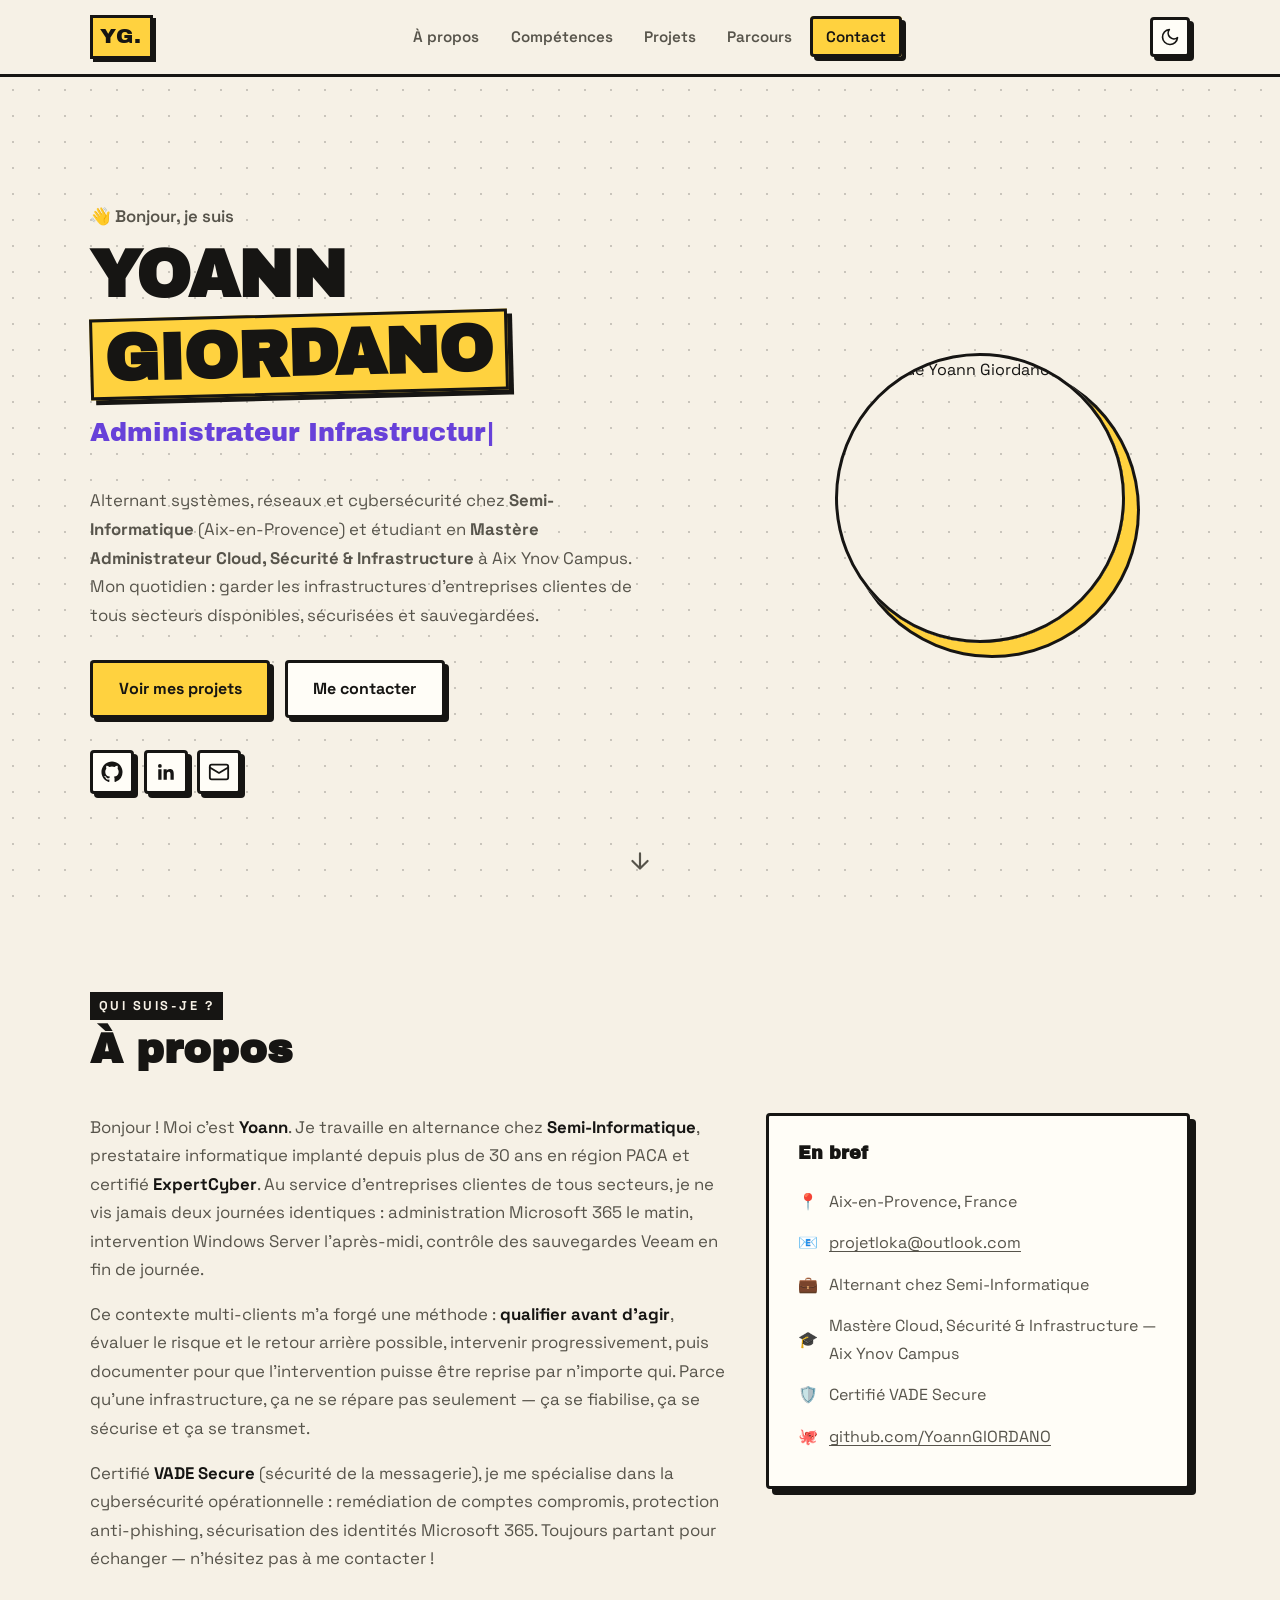
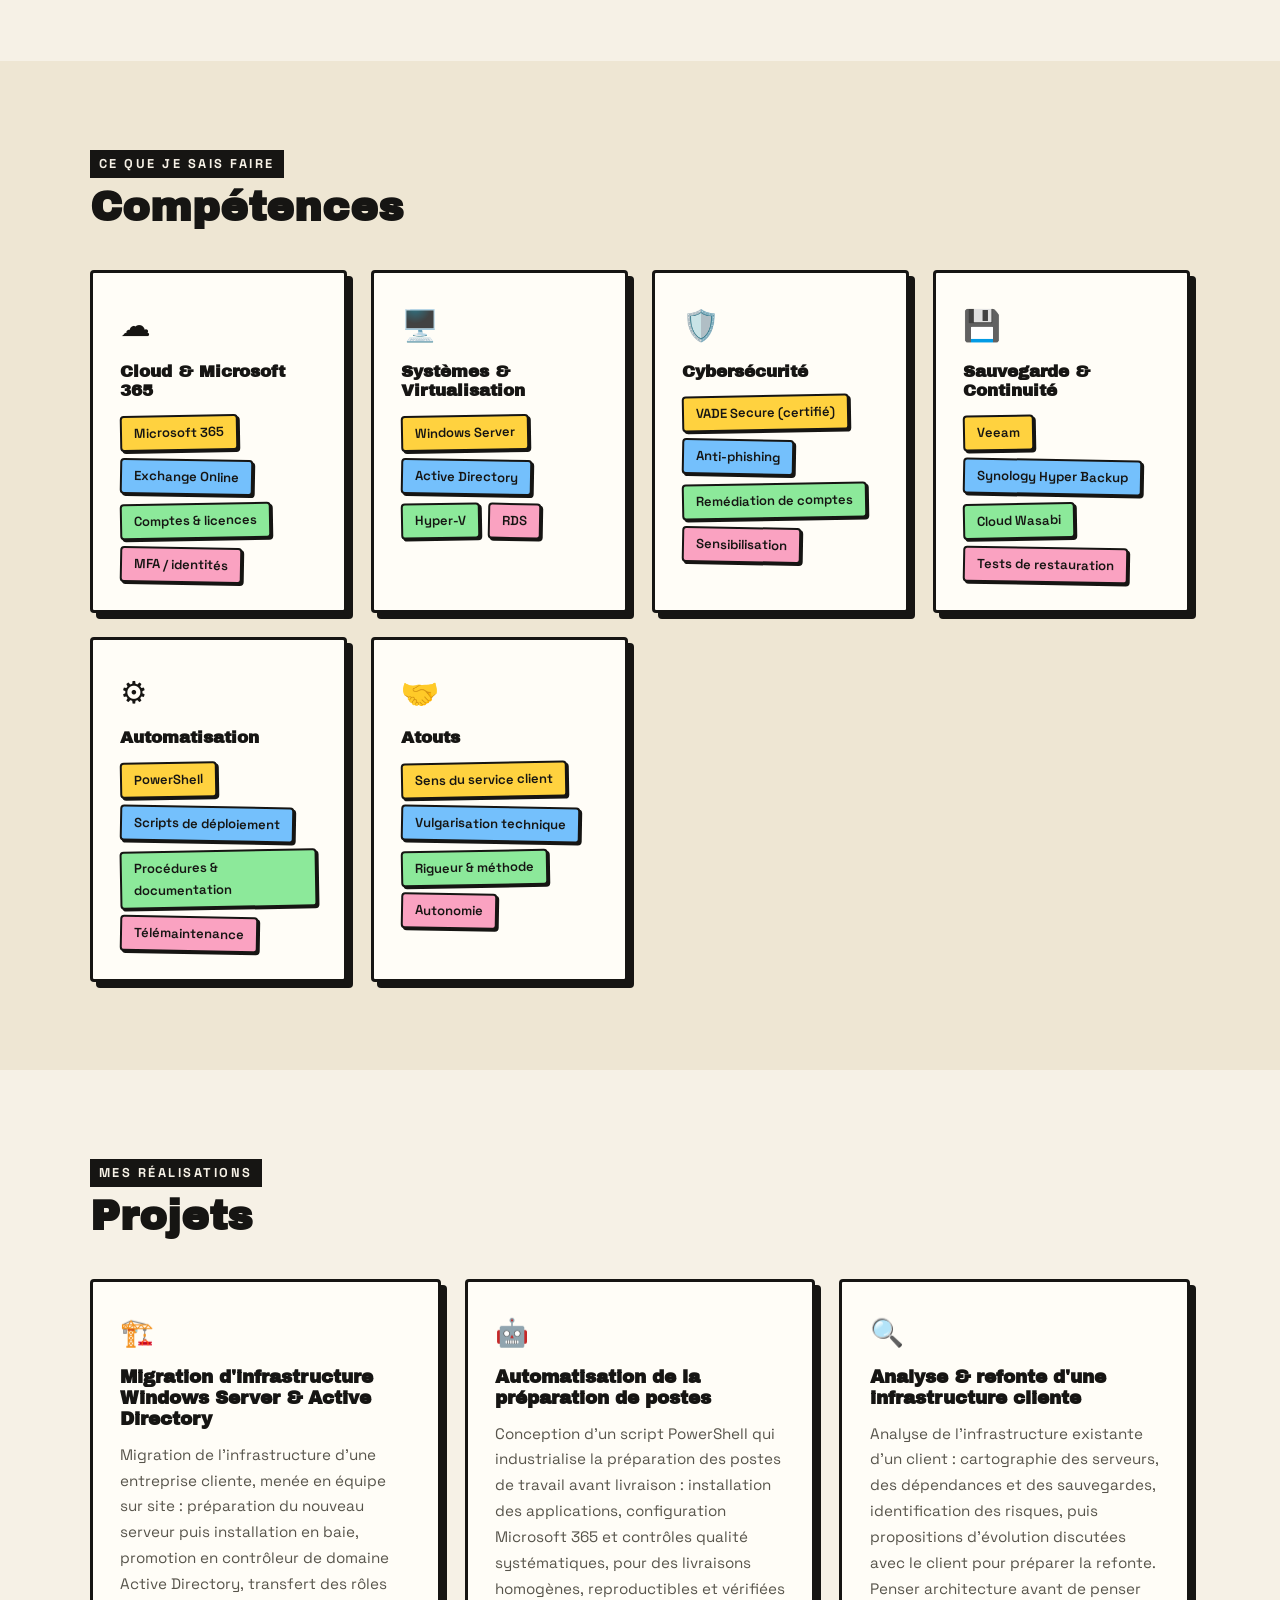
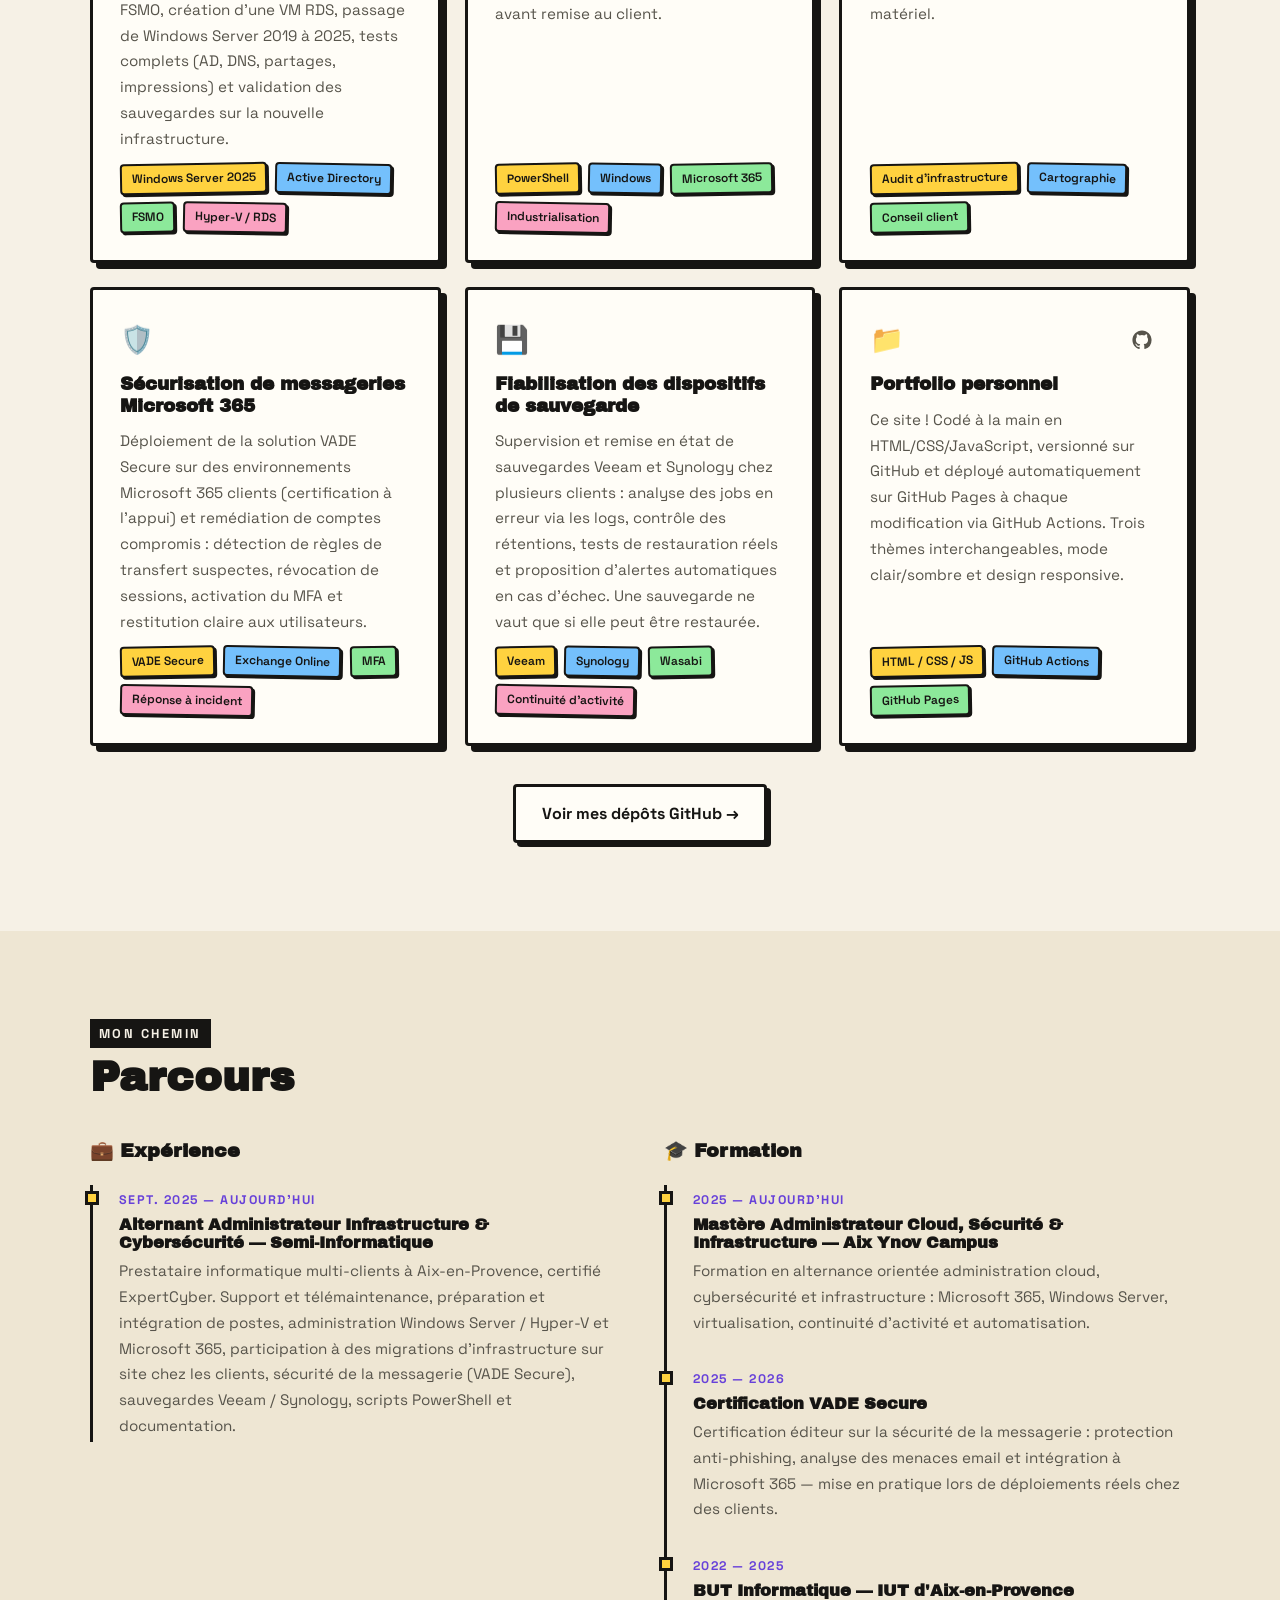
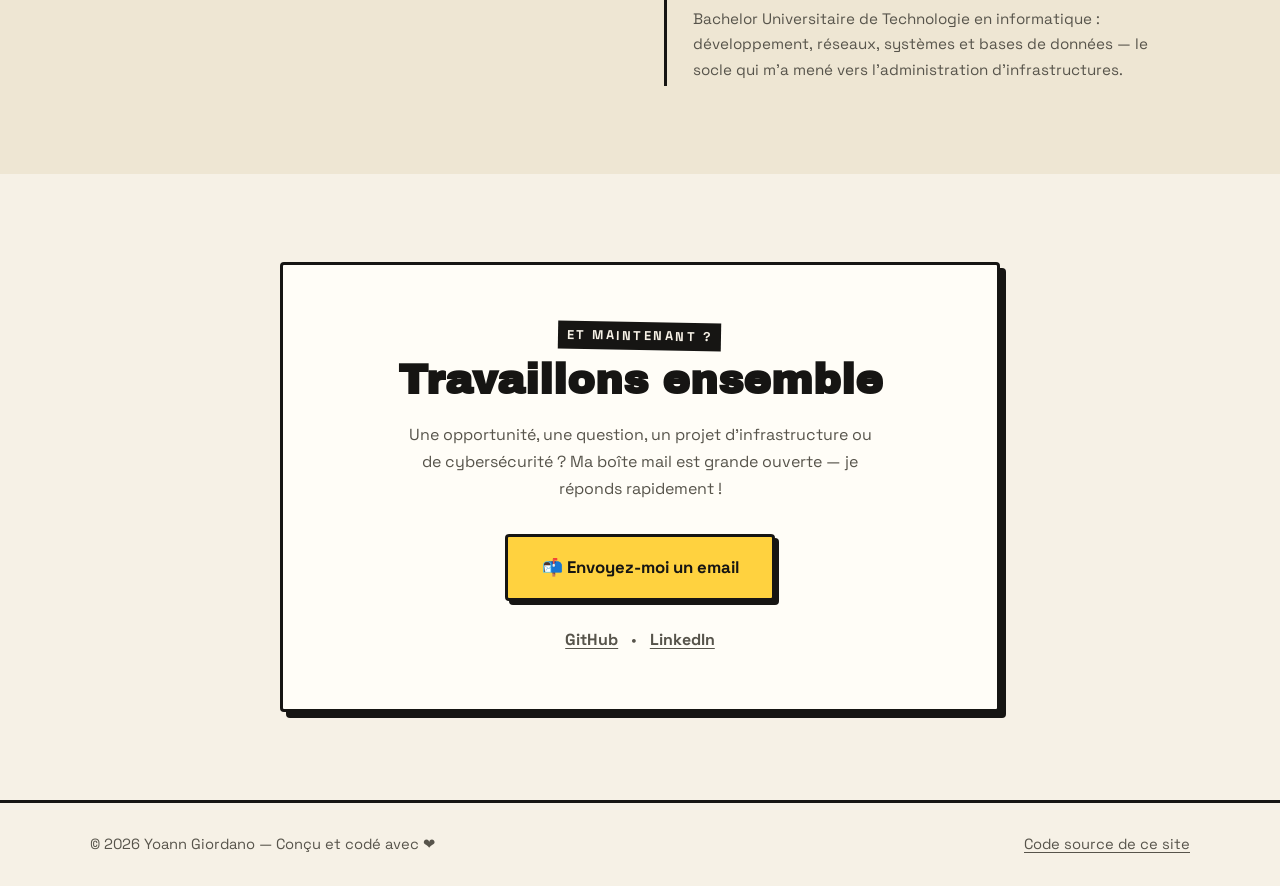
==== commit a5590f0f: "Ajout du lien LinkedIn réel et du BUT Informatique - Les deux liens LinkedIn pointent désormais vers" ====
--- a/index.html
+++ b/index.html
@@ -92,8 +92,7 @@
             <a href="https://github.com/YoannGIORDANO" target="_blank" rel="noopener" aria-label="GitHub" title="GitHub">
               <svg viewBox="0 0 24 24" width="22" height="22" fill="currentColor"><path d="M12 .5C5.65.5.5 5.65.5 12c0 5.08 3.29 9.39 7.86 10.91.58.11.79-.25.79-.56 0-.27-.01-1.17-.02-2.12-3.2.7-3.87-1.36-3.87-1.36-.52-1.33-1.28-1.68-1.28-1.68-1.04-.71.08-.7.08-.7 1.15.08 1.76 1.18 1.76 1.18 1.03 1.76 2.69 1.25 3.34.96.1-.75.4-1.25.72-1.54-2.55-.29-5.23-1.28-5.23-5.68 0-1.26.45-2.28 1.18-3.09-.12-.29-.51-1.46.11-3.05 0 0 .96-.31 3.15 1.18a10.9 10.9 0 0 1 5.74 0c2.19-1.49 3.15-1.18 3.15-1.18.62 1.59.23 2.76.11 3.05.73.81 1.18 1.83 1.18 3.09 0 4.41-2.69 5.38-5.25 5.67.41.35.77 1.05.77 2.12 0 1.53-.01 2.76-.01 3.14 0 .31.21.68.8.56A11.52 11.52 0 0 0 23.5 12C23.5 5.65 18.35.5 12 .5z"/></svg>
             </a>
-            <!-- ✏️ Remplacez par l'adresse de VOTRE profil LinkedIn -->
-            <a href="https://www.linkedin.com/in/votre-profil-linkedin" target="_blank" rel="noopener" aria-label="LinkedIn" title="LinkedIn">
+            <a href="https://www.linkedin.com/in/yoann-giordano-b985412b1" target="_blank" rel="noopener" aria-label="LinkedIn" title="LinkedIn">
               <svg viewBox="0 0 24 24" width="22" height="22" fill="currentColor"><path d="M20.45 20.45h-3.55v-5.57c0-1.33-.03-3.04-1.85-3.04-1.86 0-2.14 1.45-2.14 2.94v5.67H9.35V9h3.41v1.56h.05c.48-.9 1.64-1.85 3.37-1.85 3.6 0 4.27 2.37 4.27 5.46v6.28zM5.34 7.43a2.06 2.06 0 1 1 0-4.12 2.06 2.06 0 0 1 0 4.12zM7.12 20.45H3.56V9h3.56v11.45z"/></svg>
             </a>
             <a href="mailto:projetloka@outlook.com" aria-label="Email" title="M'écrire un email">
@@ -441,9 +440,16 @@
                    intégration à Microsoft&nbsp;365 — mise en pratique lors de
                    déploiements réels chez des clients.</p>
               </div>
-              <!-- ✏️ Ajoutez ici vos diplômes précédents (Bachelor, BTS, Bac…) :
               <div class="timeline-item">
                 <span class="timeline-date">2022 — 2025</span>
+                <h4>BUT Informatique — IUT d'Aix-en-Provence</h4>
+                <p>Bachelor Universitaire de Technologie en informatique&nbsp;:
+                   développement, réseaux, systèmes et bases de données — le socle
+                   qui m'a mené vers l'administration d'infrastructures.</p>
+              </div>
+              <!-- ✏️ Ajoutez ici d'autres diplômes (Bac…) si vous le souhaitez :
+              <div class="timeline-item">
+                <span class="timeline-date">2022</span>
                 <h4>Diplôme — École</h4>
                 <p>Spécialité et points marquants.</p>
               </div>
@@ -470,8 +476,7 @@
           <div class="contact-socials">
             <a href="https://github.com/YoannGIORDANO" target="_blank" rel="noopener">GitHub</a>
             <span aria-hidden="true">•</span>
-            <!-- ✏️ Remplacez par l'adresse de VOTRE profil LinkedIn -->
-            <a href="https://www.linkedin.com/in/votre-profil-linkedin" target="_blank" rel="noopener">LinkedIn</a>
+            <a href="https://www.linkedin.com/in/yoann-giordano-b985412b1" target="_blank" rel="noopener">LinkedIn</a>
           </div>
         </div>
       </div>
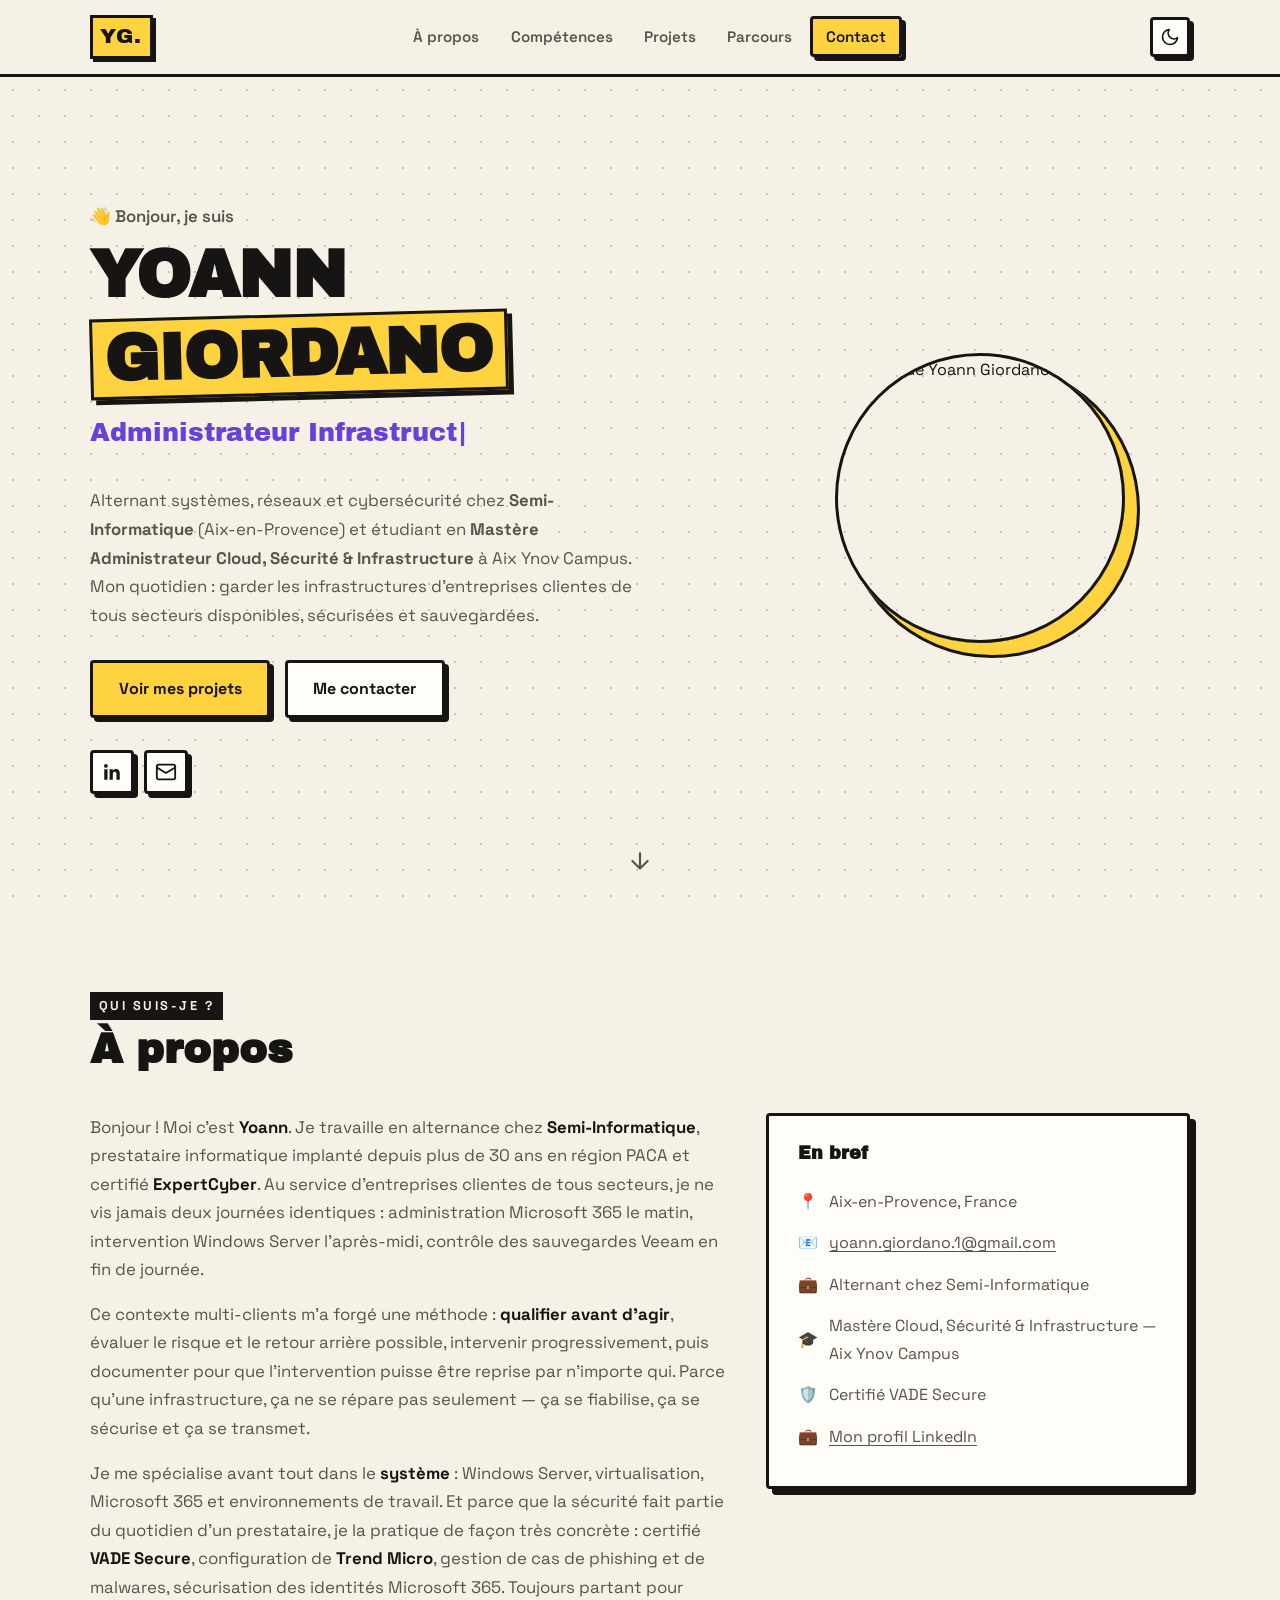
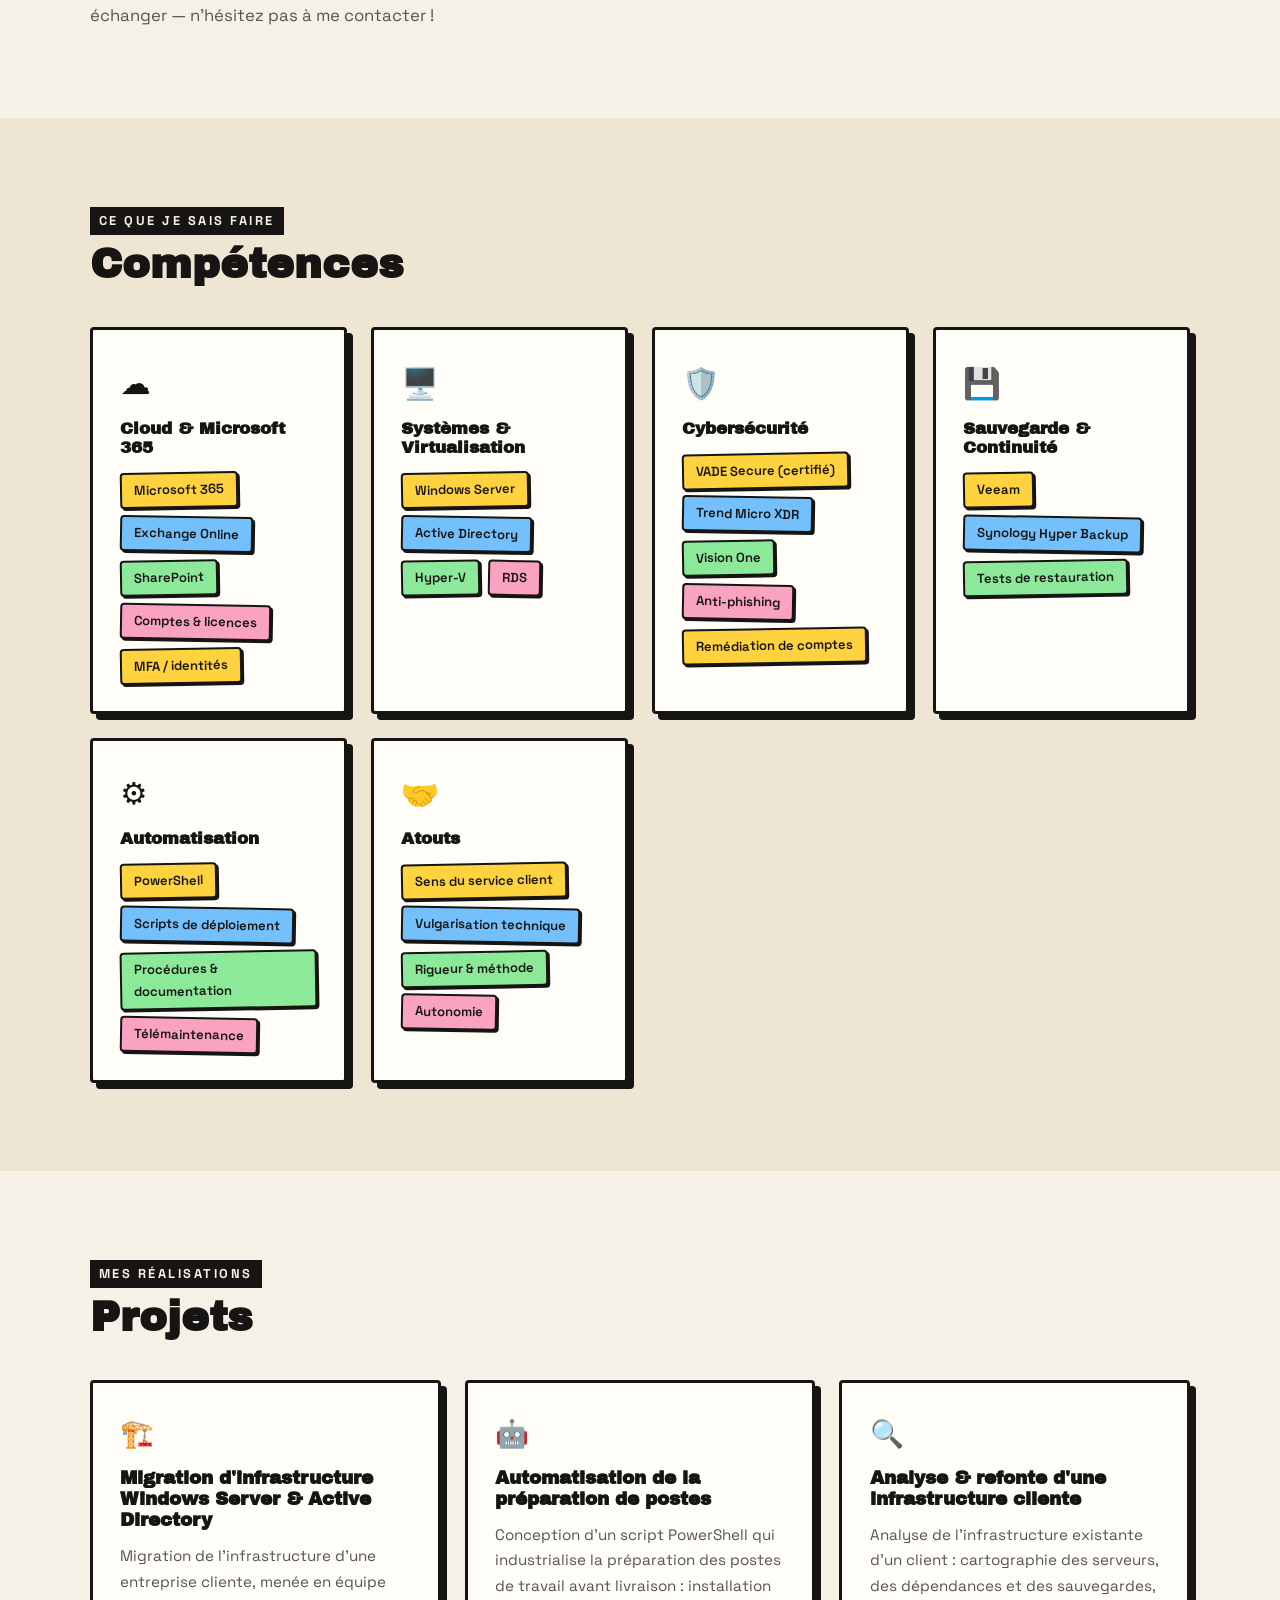
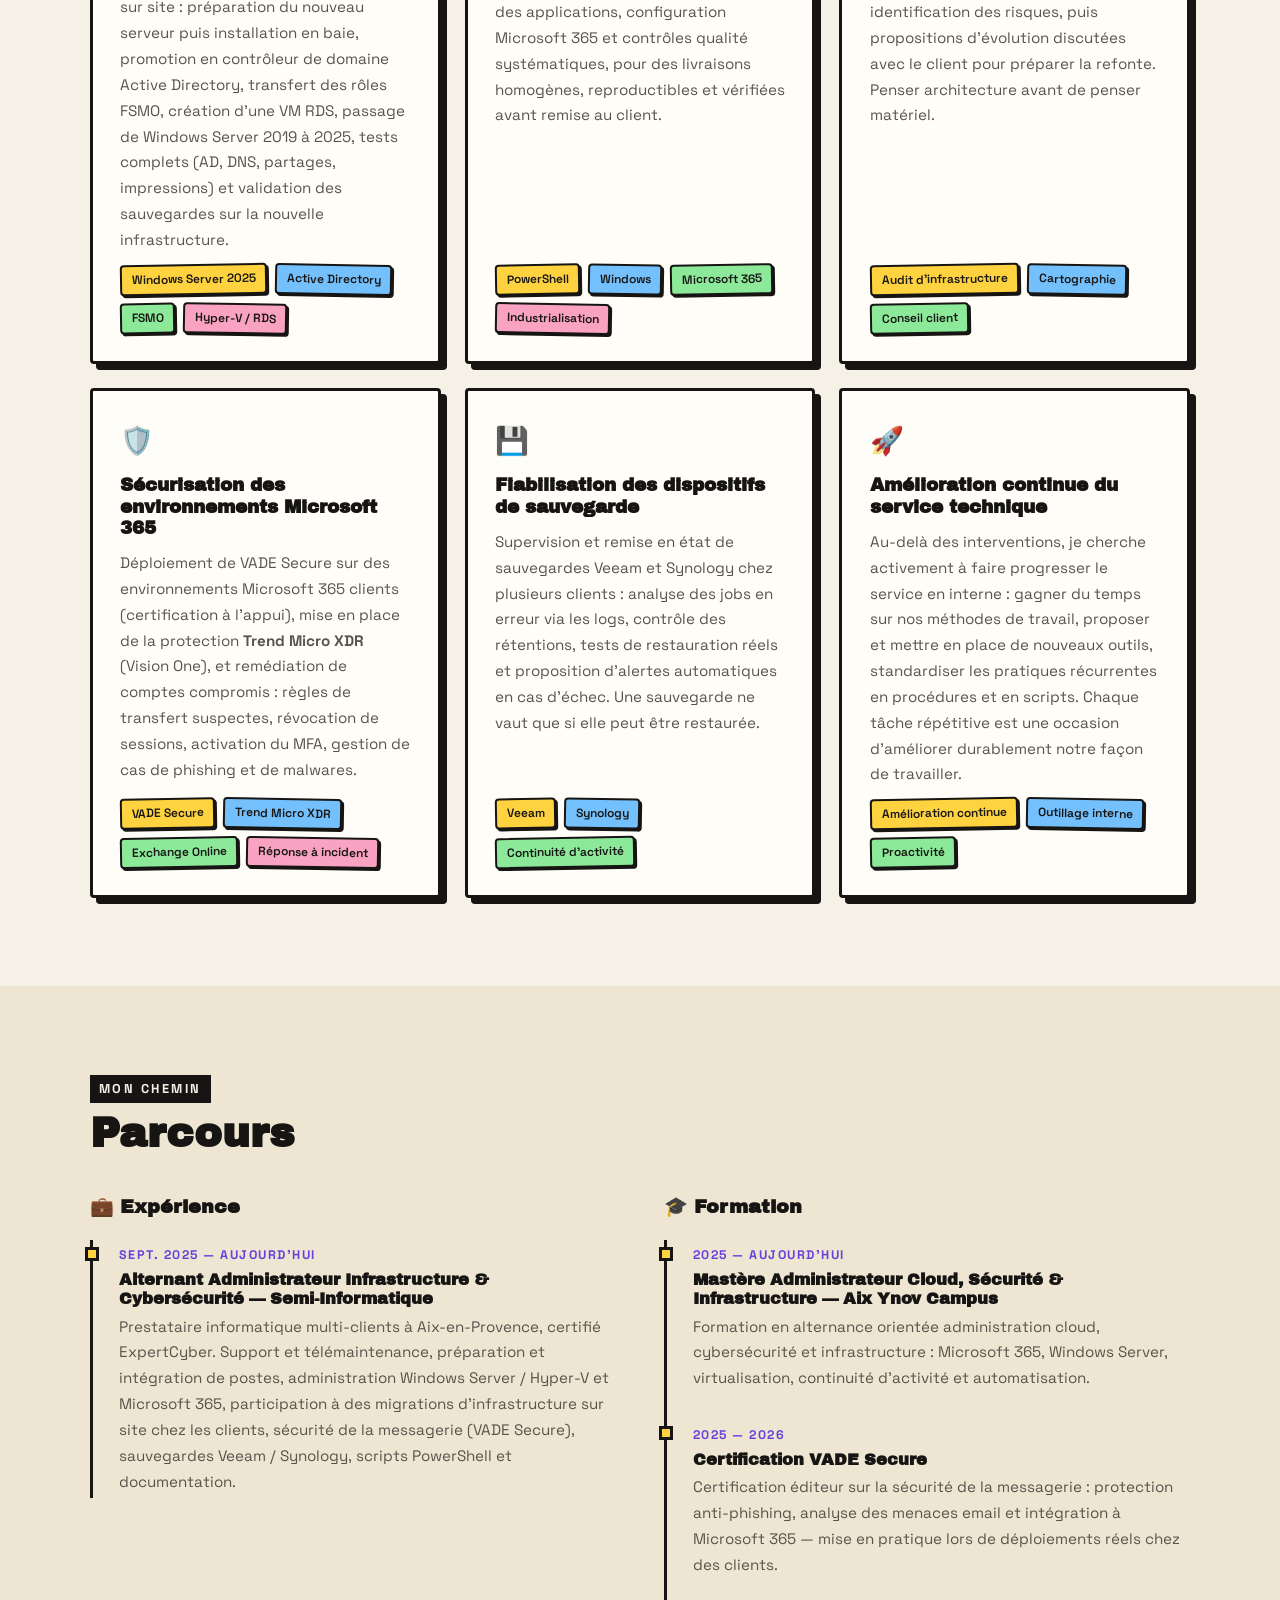
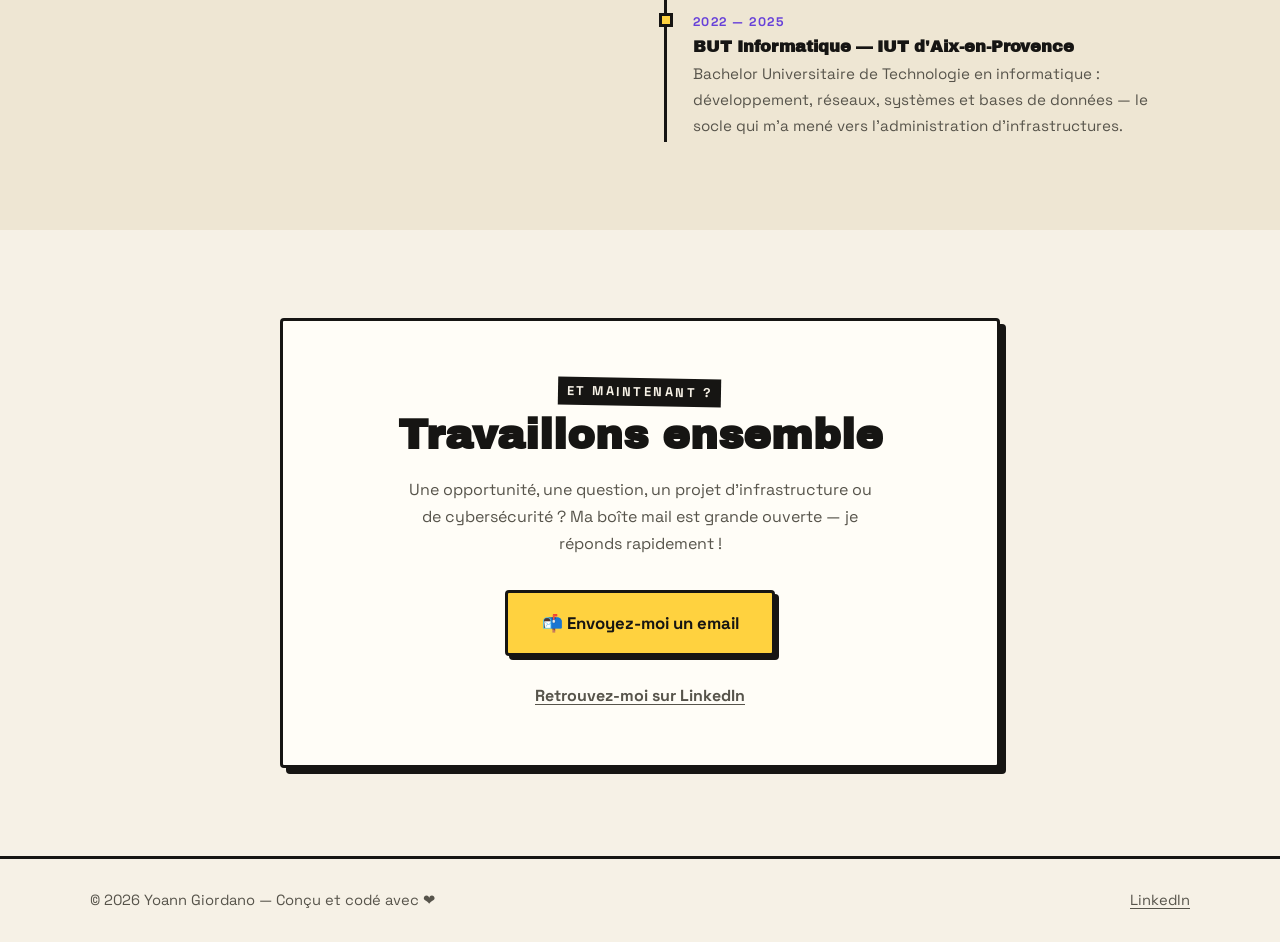
==== commit 9e375699: "Correctifs demandés : email, retrait de GitHub, Trend Micro, reformulations - Email de contact rempl" ====
--- a/index.html
+++ b/index.html
@@ -89,13 +89,10 @@
           </div>
 
           <div class="hero-socials">
-            <a href="https://github.com/YoannGIORDANO" target="_blank" rel="noopener" aria-label="GitHub" title="GitHub">
-              <svg viewBox="0 0 24 24" width="22" height="22" fill="currentColor"><path d="M12 .5C5.65.5.5 5.65.5 12c0 5.08 3.29 9.39 7.86 10.91.58.11.79-.25.79-.56 0-.27-.01-1.17-.02-2.12-3.2.7-3.87-1.36-3.87-1.36-.52-1.33-1.28-1.68-1.28-1.68-1.04-.71.08-.7.08-.7 1.15.08 1.76 1.18 1.76 1.18 1.03 1.76 2.69 1.25 3.34.96.1-.75.4-1.25.72-1.54-2.55-.29-5.23-1.28-5.23-5.68 0-1.26.45-2.28 1.18-3.09-.12-.29-.51-1.46.11-3.05 0 0 .96-.31 3.15 1.18a10.9 10.9 0 0 1 5.74 0c2.19-1.49 3.15-1.18 3.15-1.18.62 1.59.23 2.76.11 3.05.73.81 1.18 1.83 1.18 3.09 0 4.41-2.69 5.38-5.25 5.67.41.35.77 1.05.77 2.12 0 1.53-.01 2.76-.01 3.14 0 .31.21.68.8.56A11.52 11.52 0 0 0 23.5 12C23.5 5.65 18.35.5 12 .5z"/></svg>
-            </a>
             <a href="https://www.linkedin.com/in/yoann-giordano-b985412b1" target="_blank" rel="noopener" aria-label="LinkedIn" title="LinkedIn">
               <svg viewBox="0 0 24 24" width="22" height="22" fill="currentColor"><path d="M20.45 20.45h-3.55v-5.57c0-1.33-.03-3.04-1.85-3.04-1.86 0-2.14 1.45-2.14 2.94v5.67H9.35V9h3.41v1.56h.05c.48-.9 1.64-1.85 3.37-1.85 3.6 0 4.27 2.37 4.27 5.46v6.28zM5.34 7.43a2.06 2.06 0 1 1 0-4.12 2.06 2.06 0 0 1 0 4.12zM7.12 20.45H3.56V9h3.56v11.45z"/></svg>
             </a>
-            <a href="mailto:projetloka@outlook.com" aria-label="Email" title="M'écrire un email">
+            <a href="mailto:yoann.giordano.1@gmail.com" aria-label="Email" title="M'écrire un email">
               <svg viewBox="0 0 24 24" width="22" height="22" fill="none" stroke="currentColor" stroke-width="2" stroke-linecap="round" stroke-linejoin="round"><rect x="2" y="4" width="20" height="16" rx="2"/><path d="m22 7-10 6L2 7"/></svg>
             </a>
           </div>
@@ -141,11 +138,14 @@
               seulement — ça se fiabilise, ça se sécurise et ça se transmet.
             </p>
             <p>
-              Certifié <strong>VADE Secure</strong> (sécurité de la messagerie), je me
-              spécialise dans la cybersécurité opérationnelle&nbsp;: remédiation de comptes
-              compromis, protection anti-phishing, sécurisation des identités
-              Microsoft&nbsp;365. Toujours partant pour échanger — n'hésitez pas à me
-              contacter&nbsp;!
+              Je me spécialise avant tout dans le <strong>système</strong>&nbsp;:
+              Windows Server, virtualisation, Microsoft&nbsp;365 et environnements de
+              travail. Et parce que la sécurité fait partie du quotidien d'un
+              prestataire, je la pratique de façon très concrète&nbsp;: certifié
+              <strong>VADE Secure</strong>, configuration de
+              <strong>Trend Micro</strong>, gestion de cas de phishing et de malwares,
+              sécurisation des identités Microsoft&nbsp;365. Toujours partant pour
+              échanger — n'hésitez pas à me contacter&nbsp;!
             </p>
 
             <!-- ✏️ BOUTON CV : ajoutez votre CV en PDF dans le dossier assets/
@@ -161,11 +161,11 @@
             <h3>En bref</h3>
             <ul class="about-list">
               <li><span class="about-ico">📍</span> Aix-en-Provence, France</li>
-              <li><span class="about-ico">📧</span> <a href="mailto:projetloka@outlook.com">projetloka@outlook.com</a></li>
+              <li><span class="about-ico">📧</span> <a href="mailto:yoann.giordano.1@gmail.com">yoann.giordano.1@gmail.com</a></li>
               <li><span class="about-ico">💼</span> Alternant chez Semi-Informatique</li>
               <li><span class="about-ico">🎓</span> Mastère Cloud, Sécurité &amp; Infrastructure — Aix Ynov Campus</li>
               <li><span class="about-ico">🛡️</span> Certifié VADE Secure</li>
-              <li><span class="about-ico">🐙</span> <a href="https://github.com/YoannGIORDANO" target="_blank" rel="noopener">github.com/YoannGIORDANO</a></li>
+              <li><span class="about-ico">💼</span> <a href="https://www.linkedin.com/in/yoann-giordano-b985412b1" target="_blank" rel="noopener">Mon profil LinkedIn</a></li>
             </ul>
           </aside>
         </div>
@@ -185,6 +185,7 @@
             <ul class="chips">
               <li class="chip">Microsoft 365</li>
               <li class="chip">Exchange Online</li>
+              <li class="chip">SharePoint</li>
               <li class="chip">Comptes &amp; licences</li>
               <li class="chip">MFA / identités</li>
             </ul>
@@ -206,9 +207,10 @@
             <h3>Cybersécurité</h3>
             <ul class="chips">
               <li class="chip">VADE Secure (certifié)</li>
+              <li class="chip">Trend Micro XDR</li>
+              <li class="chip">Vision One</li>
               <li class="chip">Anti-phishing</li>
               <li class="chip">Remédiation de comptes</li>
-              <li class="chip">Sensibilisation</li>
             </ul>
           </div>
 
@@ -218,7 +220,6 @@
             <ul class="chips">
               <li class="chip">Veeam</li>
               <li class="chip">Synology Hyper Backup</li>
-              <li class="chip">Cloud Wasabi</li>
               <li class="chip">Tests de restauration</li>
             </ul>
           </div>
@@ -321,18 +322,18 @@
             <div class="project-top">
               <span class="project-folder">🛡️</span>
             </div>
-            <h3>Sécurisation de messageries Microsoft 365</h3>
-            <p>
-              Déploiement de la solution VADE Secure sur des environnements
-              Microsoft&nbsp;365 clients (certification à l'appui) et remédiation de
-              comptes compromis&nbsp;: détection de règles de transfert suspectes,
-              révocation de sessions, activation du MFA et restitution claire aux
-              utilisateurs.
+            <h3>Sécurisation des environnements Microsoft 365</h3>
+            <p>
+              Déploiement de VADE Secure sur des environnements Microsoft&nbsp;365
+              clients (certification à l'appui), mise en place de la protection
+              <strong>Trend Micro XDR</strong> (Vision One), et remédiation de
+              comptes compromis&nbsp;: règles de transfert suspectes, révocation de
+              sessions, activation du MFA, gestion de cas de phishing et de malwares.
             </p>
             <ul class="chips chips-sm">
               <li class="chip">VADE Secure</li>
+              <li class="chip">Trend Micro XDR</li>
               <li class="chip">Exchange Online</li>
-              <li class="chip">MFA</li>
               <li class="chip">Réponse à incident</li>
             </ul>
           </article>
@@ -352,41 +353,31 @@
             <ul class="chips chips-sm">
               <li class="chip">Veeam</li>
               <li class="chip">Synology</li>
-              <li class="chip">Wasabi</li>
               <li class="chip">Continuité d'activité</li>
             </ul>
           </article>
 
           <article class="project-card reveal">
             <div class="project-top">
-              <span class="project-folder">📁</span>
-              <div class="project-links">
-                <a href="https://github.com/YoannGIORDANO/portfolio" target="_blank" rel="noopener" aria-label="Code source sur GitHub" title="Code source">
-                  <svg viewBox="0 0 24 24" width="20" height="20" fill="currentColor"><path d="M12 .5C5.65.5.5 5.65.5 12c0 5.08 3.29 9.39 7.86 10.91.58.11.79-.25.79-.56 0-.27-.01-1.17-.02-2.12-3.2.7-3.87-1.36-3.87-1.36-.52-1.33-1.28-1.68-1.28-1.68-1.04-.71.08-.7.08-.7 1.15.08 1.76 1.18 1.76 1.18 1.03 1.76 2.69 1.25 3.34.96.1-.75.4-1.25.72-1.54-2.55-.29-5.23-1.28-5.23-5.68 0-1.26.45-2.28 1.18-3.09-.12-.29-.51-1.46.11-3.05 0 0 .96-.31 3.15 1.18a10.9 10.9 0 0 1 5.74 0c2.19-1.49 3.15-1.18 3.15-1.18.62 1.59.23 2.76.11 3.05.73.81 1.18 1.83 1.18 3.09 0 4.41-2.69 5.38-5.25 5.67.41.35.77 1.05.77 2.12 0 1.53-.01 2.76-.01 3.14 0 .31.21.68.8.56A11.52 11.52 0 0 0 23.5 12C23.5 5.65 18.35.5 12 .5z"/></svg>
-                </a>
-              </div>
-            </div>
-            <h3>Portfolio personnel</h3>
-            <p>
-              Ce site&nbsp;! Codé à la main en HTML/CSS/JavaScript, versionné sur GitHub
-              et déployé automatiquement sur GitHub Pages à chaque modification via
-              GitHub Actions. Trois thèmes interchangeables, mode clair/sombre et
-              design responsive.
-            </p>
-            <ul class="chips chips-sm">
-              <li class="chip">HTML / CSS / JS</li>
-              <li class="chip">GitHub Actions</li>
-              <li class="chip">GitHub Pages</li>
-            </ul>
-          </article>
-
-        </div>
-
-        <p class="projects-more reveal">
-          <a class="btn btn-ghost" href="https://github.com/YoannGIORDANO?tab=repositories" target="_blank" rel="noopener">
-            Voir mes dépôts GitHub →
-          </a>
-        </p>
+              <span class="project-folder">🚀</span>
+            </div>
+            <h3>Amélioration continue du service technique</h3>
+            <p>
+              Au-delà des interventions, je cherche activement à faire progresser
+              le service en interne&nbsp;: gagner du temps sur nos méthodes de travail,
+              proposer et mettre en place de nouveaux outils, standardiser les
+              pratiques récurrentes en procédures et en scripts. Chaque tâche
+              répétitive est une occasion d'améliorer durablement notre façon
+              de travailler.
+            </p>
+            <ul class="chips chips-sm">
+              <li class="chip">Amélioration continue</li>
+              <li class="chip">Outillage interne</li>
+              <li class="chip">Proactivité</li>
+            </ul>
+          </article>
+
+        </div>
       </div>
     </section>
 
@@ -472,11 +463,9 @@
             cybersécurité&nbsp;? Ma boîte mail est grande ouverte — je réponds
             rapidement&nbsp;!
           </p>
-          <a class="btn btn-primary btn-lg" href="mailto:projetloka@outlook.com">📬 Envoyez-moi un email</a>
+          <a class="btn btn-primary btn-lg" href="mailto:yoann.giordano.1@gmail.com">📬 Envoyez-moi un email</a>
           <div class="contact-socials">
-            <a href="https://github.com/YoannGIORDANO" target="_blank" rel="noopener">GitHub</a>
-            <span aria-hidden="true">•</span>
-            <a href="https://www.linkedin.com/in/yoann-giordano-b985412b1" target="_blank" rel="noopener">LinkedIn</a>
+            <a href="https://www.linkedin.com/in/yoann-giordano-b985412b1" target="_blank" rel="noopener">Retrouvez-moi sur LinkedIn</a>
           </div>
         </div>
       </div>
@@ -488,7 +477,7 @@
   <footer class="site-footer">
     <div class="container footer-inner">
       <p>© <span id="year">2026</span> Yoann Giordano — Conçu et codé avec ❤️</p>
-      <p><a href="https://github.com/YoannGIORDANO/portfolio" target="_blank" rel="noopener">Code source de ce site</a></p>
+      <p><a href="https://www.linkedin.com/in/yoann-giordano-b985412b1" target="_blank" rel="noopener">LinkedIn</a></p>
     </div>
   </footer>
 
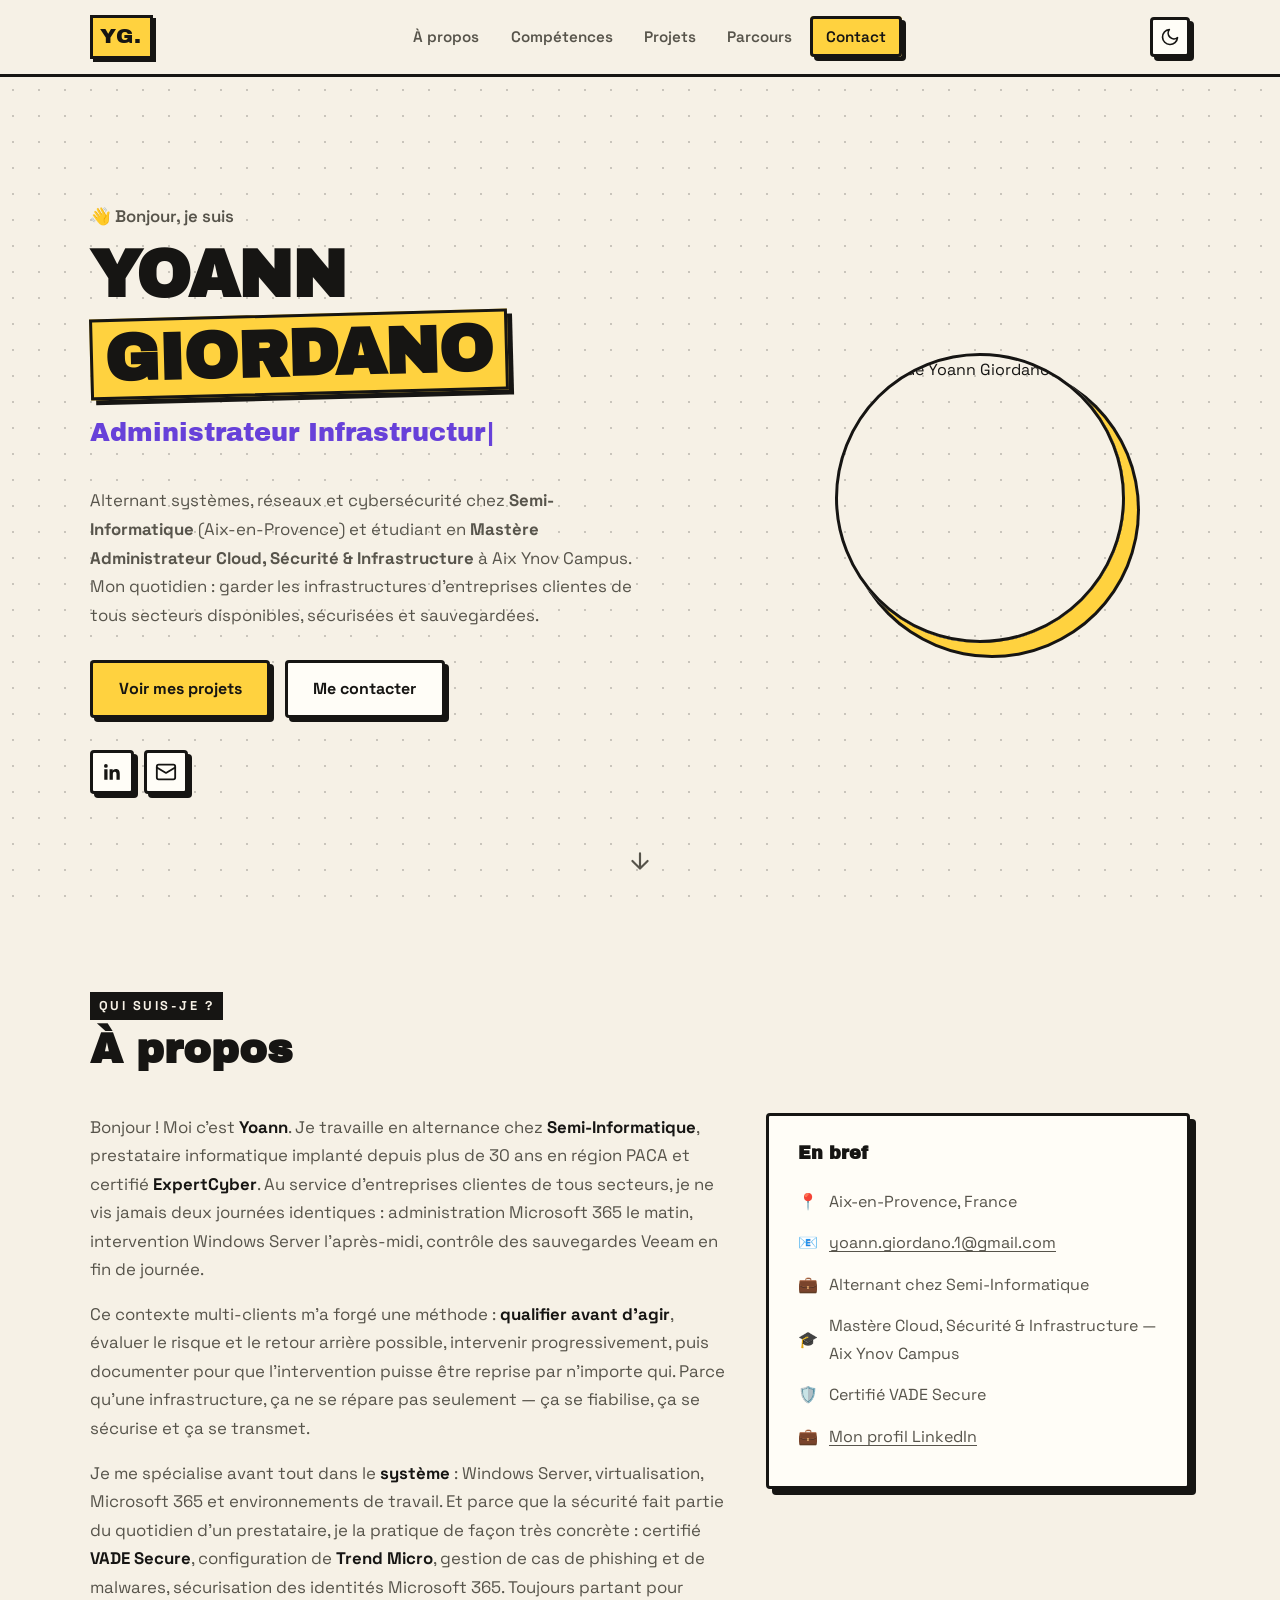
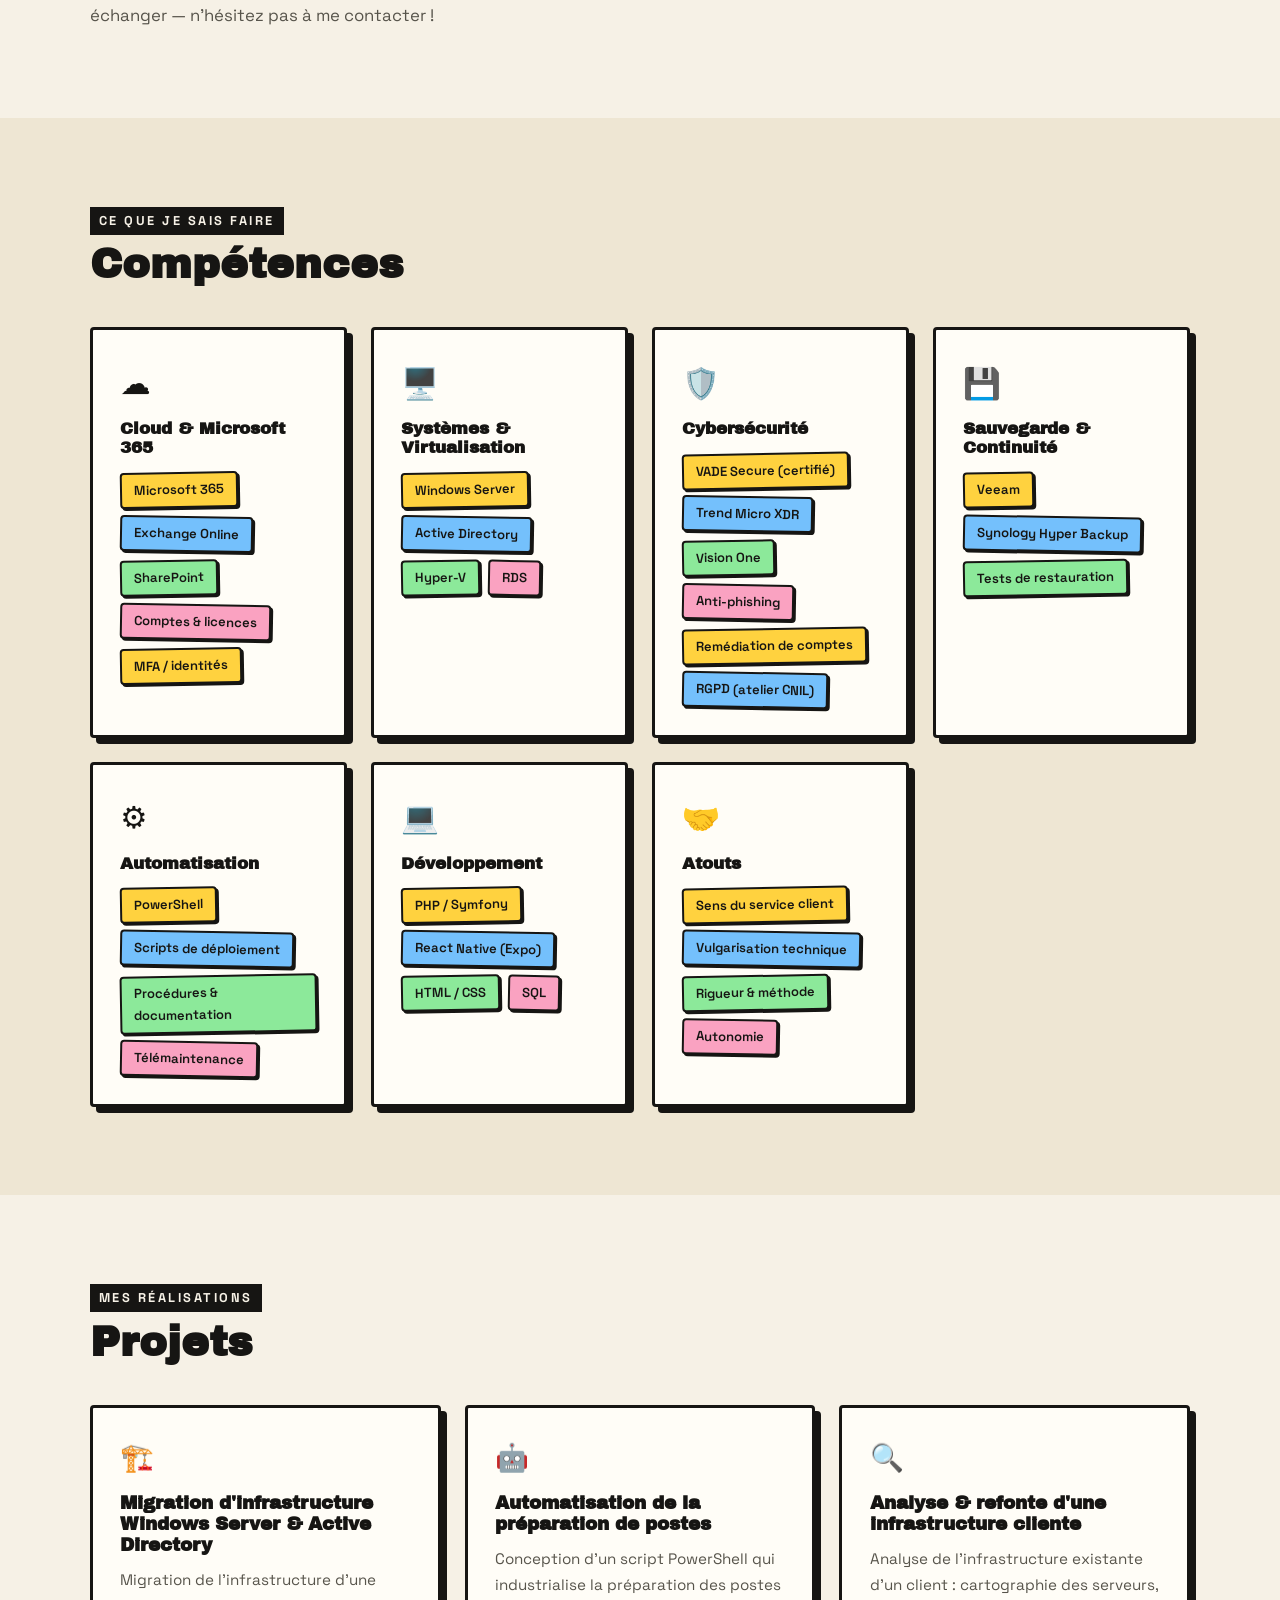
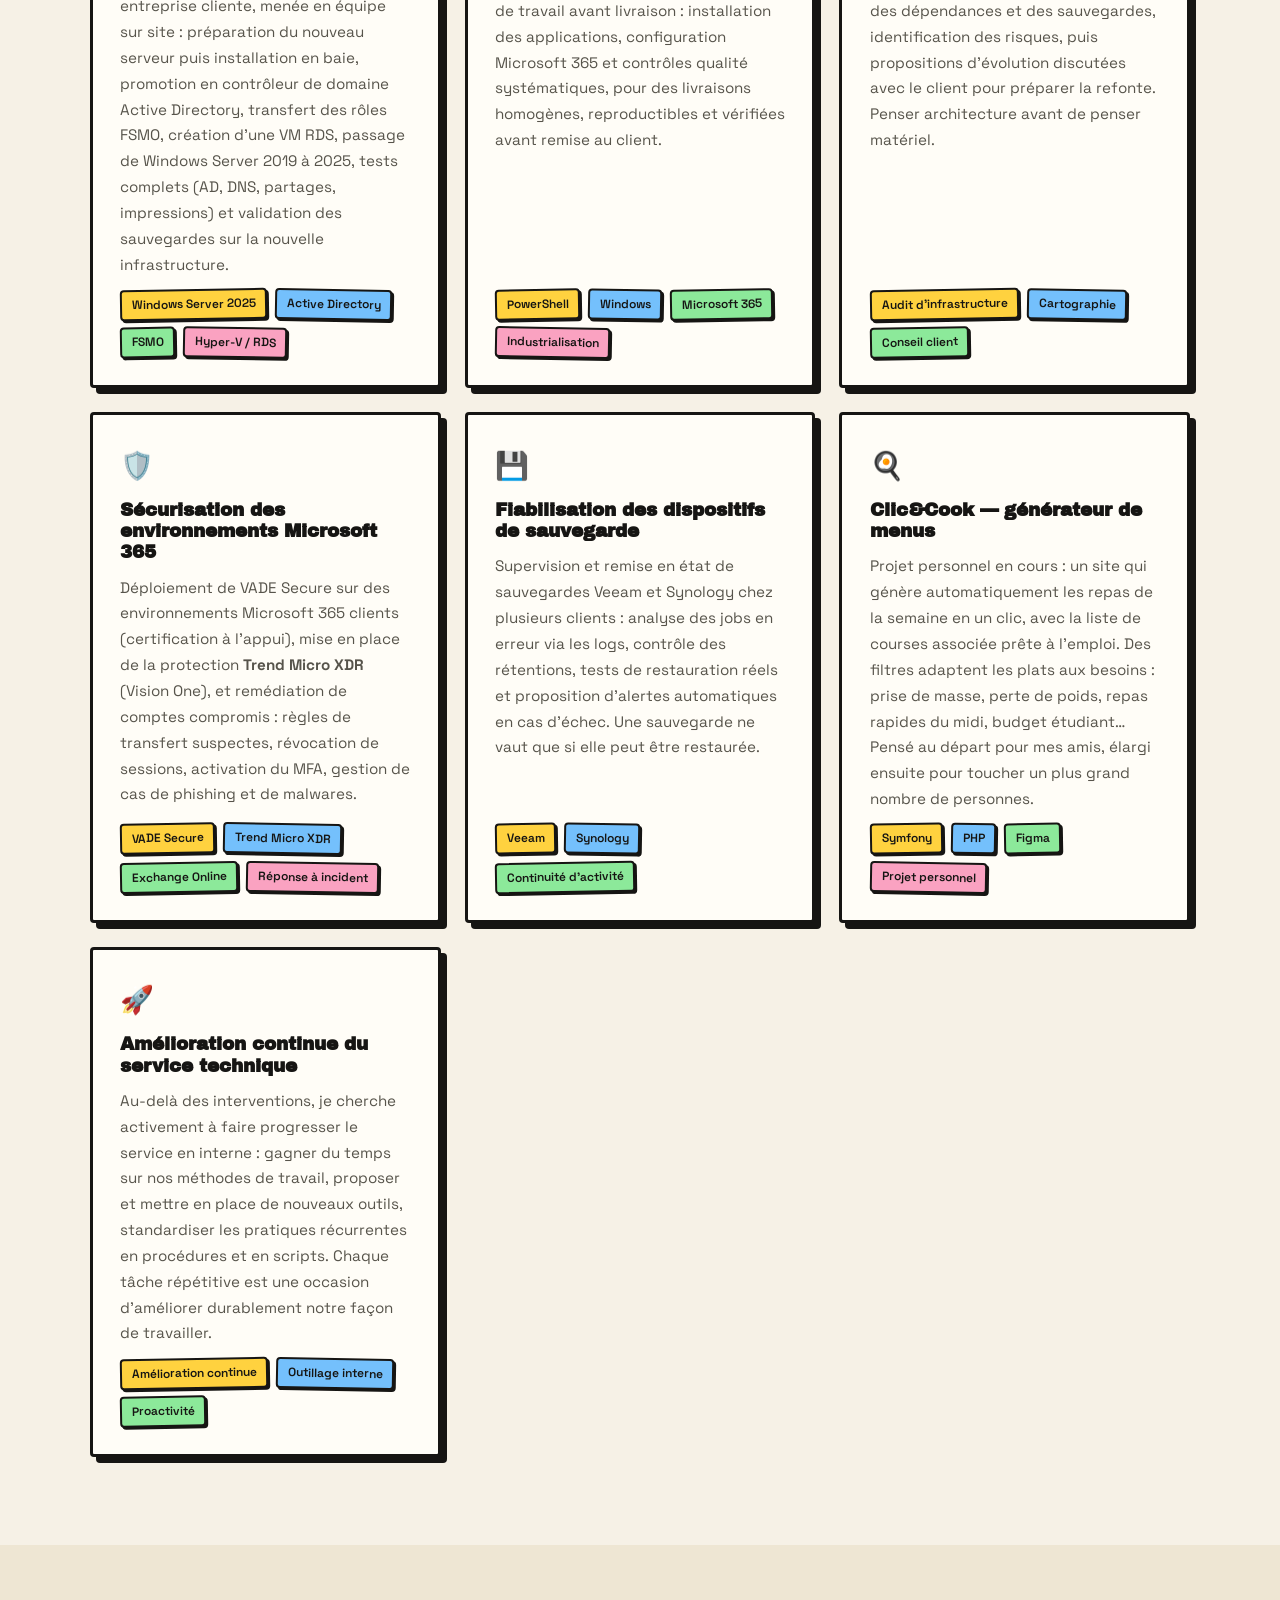
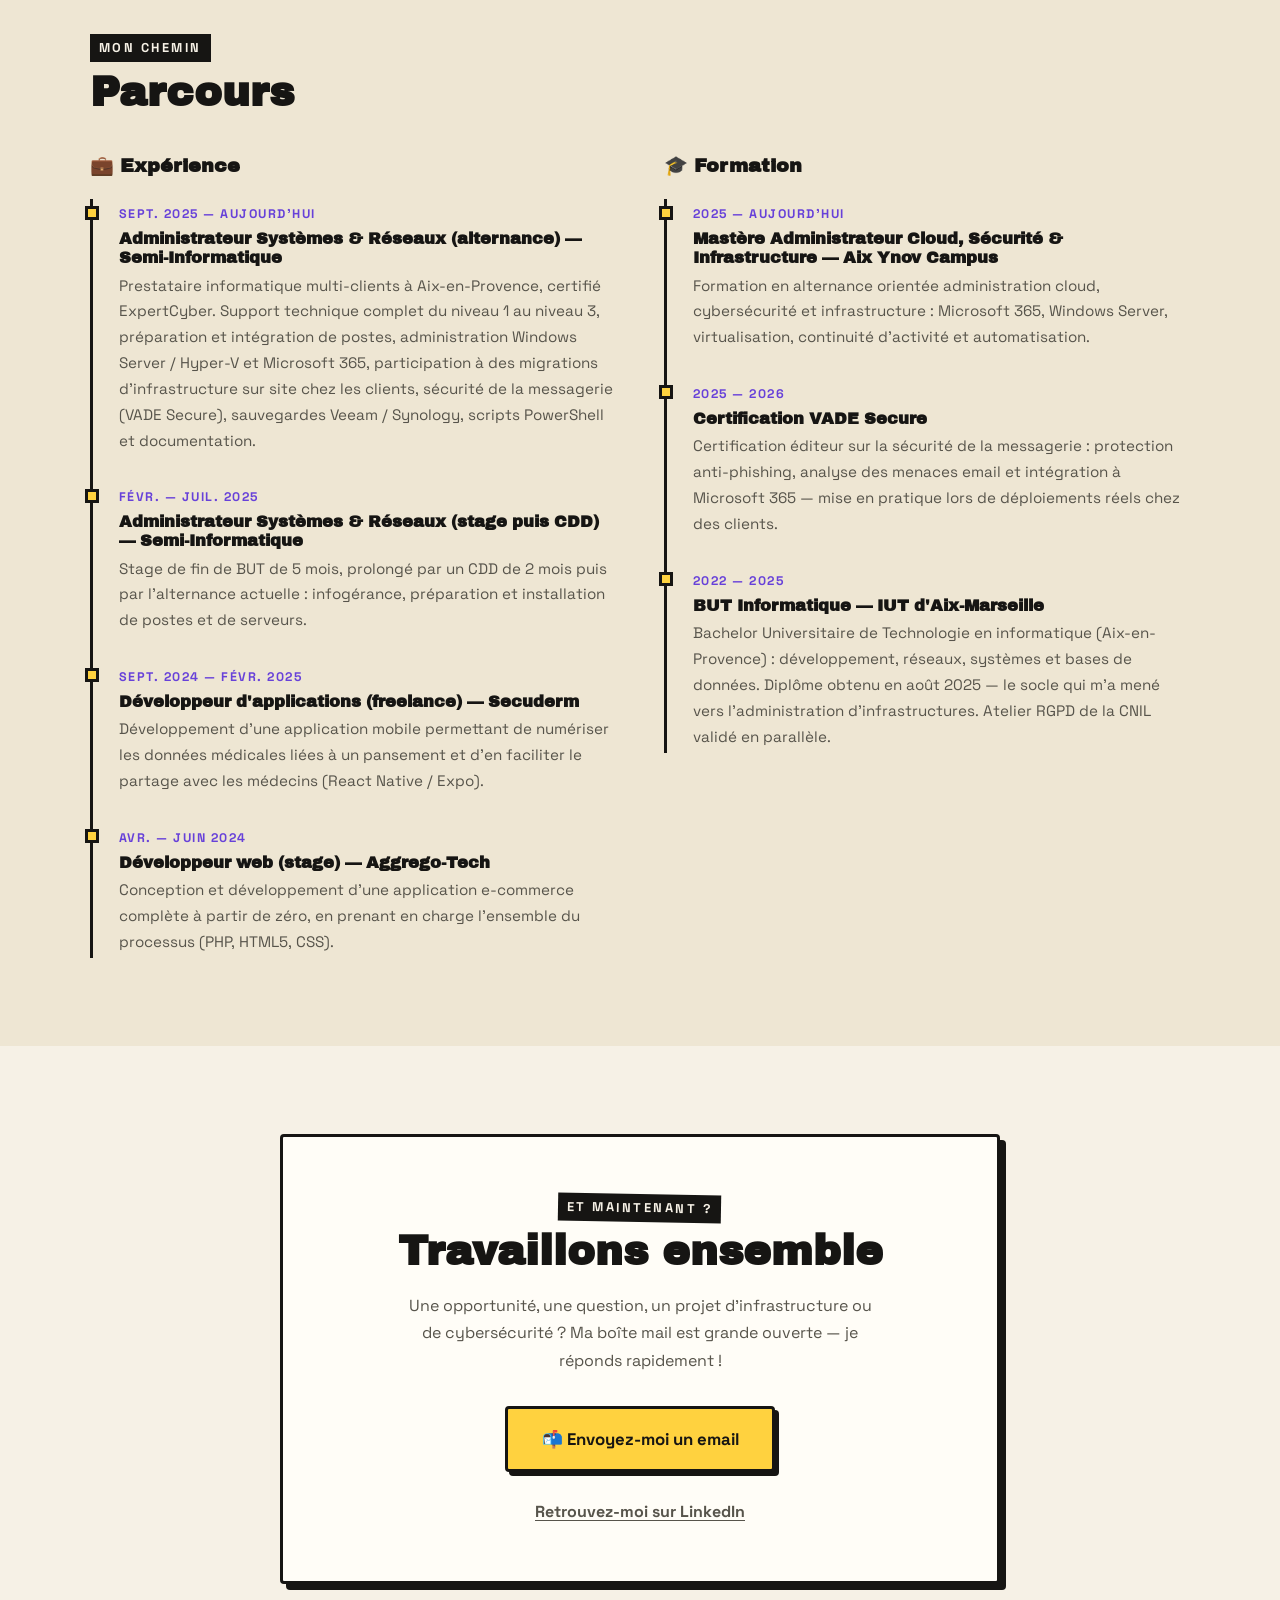
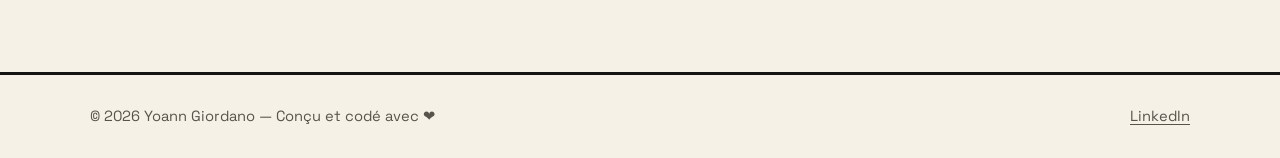
==== commit 91c2ed90: "Enrichissement du parcours avec les informations du profil LinkedIn - Expérience : intitulé aligné s" ====
--- a/index.html
+++ b/index.html
@@ -211,6 +211,7 @@
               <li class="chip">Vision One</li>
               <li class="chip">Anti-phishing</li>
               <li class="chip">Remédiation de comptes</li>
+              <li class="chip">RGPD (atelier CNIL)</li>
             </ul>
           </div>
 
@@ -232,6 +233,17 @@
               <li class="chip">Scripts de déploiement</li>
               <li class="chip">Procédures &amp; documentation</li>
               <li class="chip">Télémaintenance</li>
+            </ul>
+          </div>
+
+          <div class="skill-card reveal">
+            <div class="skill-ico">💻</div>
+            <h3>Développement</h3>
+            <ul class="chips">
+              <li class="chip">PHP / Symfony</li>
+              <li class="chip">React Native (Expo)</li>
+              <li class="chip">HTML / CSS</li>
+              <li class="chip">SQL</li>
             </ul>
           </div>
 
@@ -359,6 +371,27 @@
 
           <article class="project-card reveal">
             <div class="project-top">
+              <span class="project-folder">🍳</span>
+            </div>
+            <h3>Clic&amp;Cook — générateur de menus</h3>
+            <p>
+              Projet personnel en cours&nbsp;: un site qui génère automatiquement les
+              repas de la semaine en un clic, avec la liste de courses associée
+              prête à l'emploi. Des filtres adaptent les plats aux besoins&nbsp;: prise
+              de masse, perte de poids, repas rapides du midi, budget étudiant…
+              Pensé au départ pour mes amis, élargi ensuite pour toucher un plus
+              grand nombre de personnes.
+            </p>
+            <ul class="chips chips-sm">
+              <li class="chip">Symfony</li>
+              <li class="chip">PHP</li>
+              <li class="chip">Figma</li>
+              <li class="chip">Projet personnel</li>
+            </ul>
+          </article>
+
+          <article class="project-card reveal">
+            <div class="project-top">
               <span class="project-folder">🚀</span>
             </div>
             <h3>Amélioration continue du service technique</h3>
@@ -394,22 +427,36 @@
             <div class="timeline">
               <div class="timeline-item">
                 <span class="timeline-date">Sept. 2025 — Aujourd'hui</span>
-                <h4>Alternant Administrateur Infrastructure &amp; Cybersécurité — Semi-Informatique</h4>
+                <h4>Administrateur Systèmes &amp; Réseaux (alternance) — Semi-Informatique</h4>
                 <p>Prestataire informatique multi-clients à Aix-en-Provence, certifié
-                   ExpertCyber. Support et télémaintenance, préparation et intégration
-                   de postes, administration Windows Server / Hyper-V et
-                   Microsoft&nbsp;365, participation à des migrations d'infrastructure
-                   sur site chez les clients, sécurité de la messagerie (VADE Secure), sauvegardes Veeam /
-                   Synology, scripts PowerShell et documentation.</p>
-              </div>
-              <!-- ✏️ Ajoutez ici vos expériences précédentes (stages, jobs) sur le
-                   même modèle que le bloc ci-dessus :
-              <div class="timeline-item">
-                <span class="timeline-date">2024</span>
-                <h4>Intitulé — Entreprise</h4>
-                <p>Missions principales et résultats.</p>
-              </div>
-              -->
+                   ExpertCyber. Support technique complet du niveau 1 au niveau 3,
+                   préparation et intégration de postes, administration Windows
+                   Server / Hyper-V et Microsoft&nbsp;365, participation à des migrations
+                   d'infrastructure sur site chez les clients, sécurité de la
+                   messagerie (VADE Secure), sauvegardes Veeam / Synology, scripts
+                   PowerShell et documentation.</p>
+              </div>
+              <div class="timeline-item">
+                <span class="timeline-date">Févr. — Juil. 2025</span>
+                <h4>Administrateur Systèmes &amp; Réseaux (stage puis CDD) — Semi-Informatique</h4>
+                <p>Stage de fin de BUT de 5 mois, prolongé par un CDD de 2 mois puis
+                   par l'alternance actuelle&nbsp;: infogérance, préparation et
+                   installation de postes et de serveurs.</p>
+              </div>
+              <div class="timeline-item">
+                <span class="timeline-date">Sept. 2024 — Févr. 2025</span>
+                <h4>Développeur d'applications (freelance) — Secuderm</h4>
+                <p>Développement d'une application mobile permettant de numériser
+                   les données médicales liées à un pansement et d'en faciliter le
+                   partage avec les médecins (React Native / Expo).</p>
+              </div>
+              <div class="timeline-item">
+                <span class="timeline-date">Avr. — Juin 2024</span>
+                <h4>Développeur web (stage) — Aggrego-Tech</h4>
+                <p>Conception et développement d'une application e-commerce complète
+                   à partir de zéro, en prenant en charge l'ensemble du processus
+                   (PHP, HTML5, CSS).</p>
+              </div>
             </div>
           </div>
 
@@ -433,10 +480,12 @@
               </div>
               <div class="timeline-item">
                 <span class="timeline-date">2022 — 2025</span>
-                <h4>BUT Informatique — IUT d'Aix-en-Provence</h4>
-                <p>Bachelor Universitaire de Technologie en informatique&nbsp;:
-                   développement, réseaux, systèmes et bases de données — le socle
-                   qui m'a mené vers l'administration d'infrastructures.</p>
+                <h4>BUT Informatique — IUT d'Aix-Marseille</h4>
+                <p>Bachelor Universitaire de Technologie en informatique
+                   (Aix-en-Provence)&nbsp;: développement, réseaux, systèmes et bases de
+                   données. Diplôme obtenu en août 2025 — le socle qui m'a mené vers
+                   l'administration d'infrastructures. Atelier RGPD de la CNIL
+                   validé en parallèle.</p>
               </div>
               <!-- ✏️ Ajoutez ici d'autres diplômes (Bac…) si vous le souhaitez :
               <div class="timeline-item">
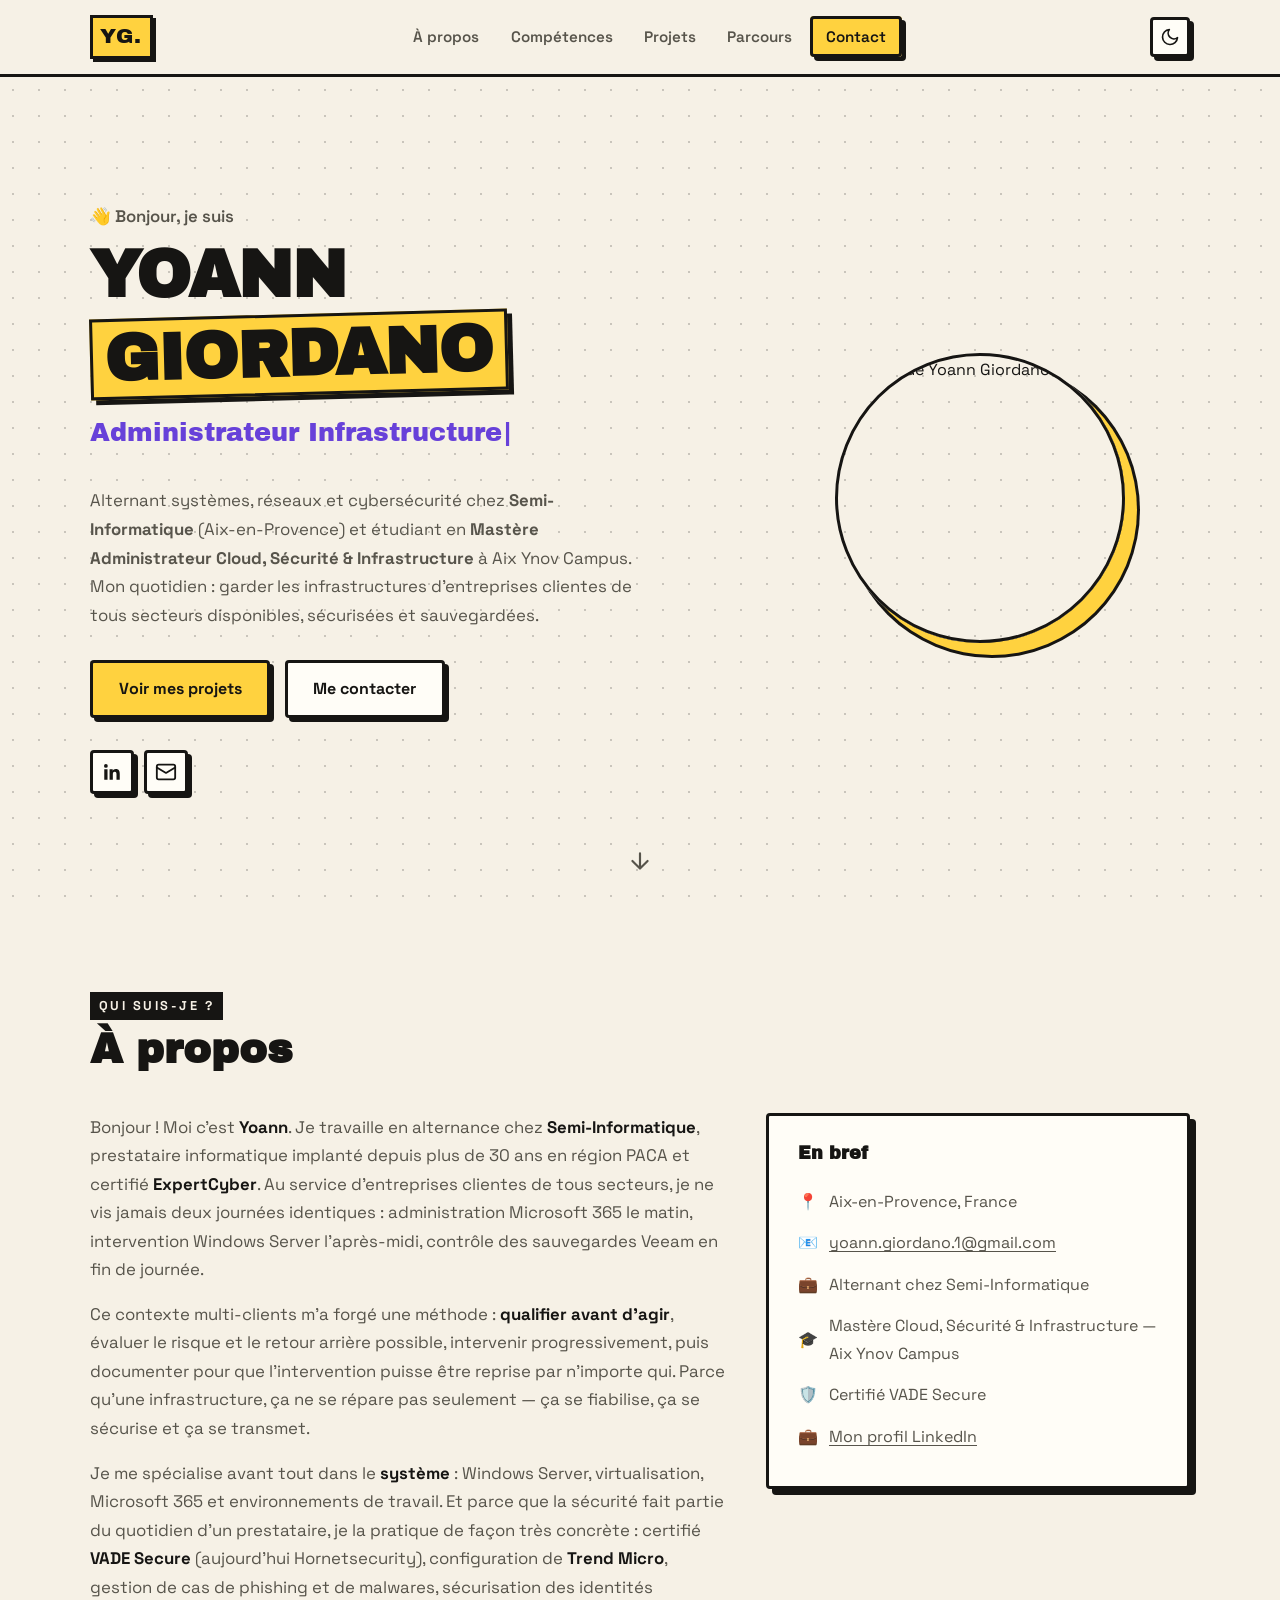
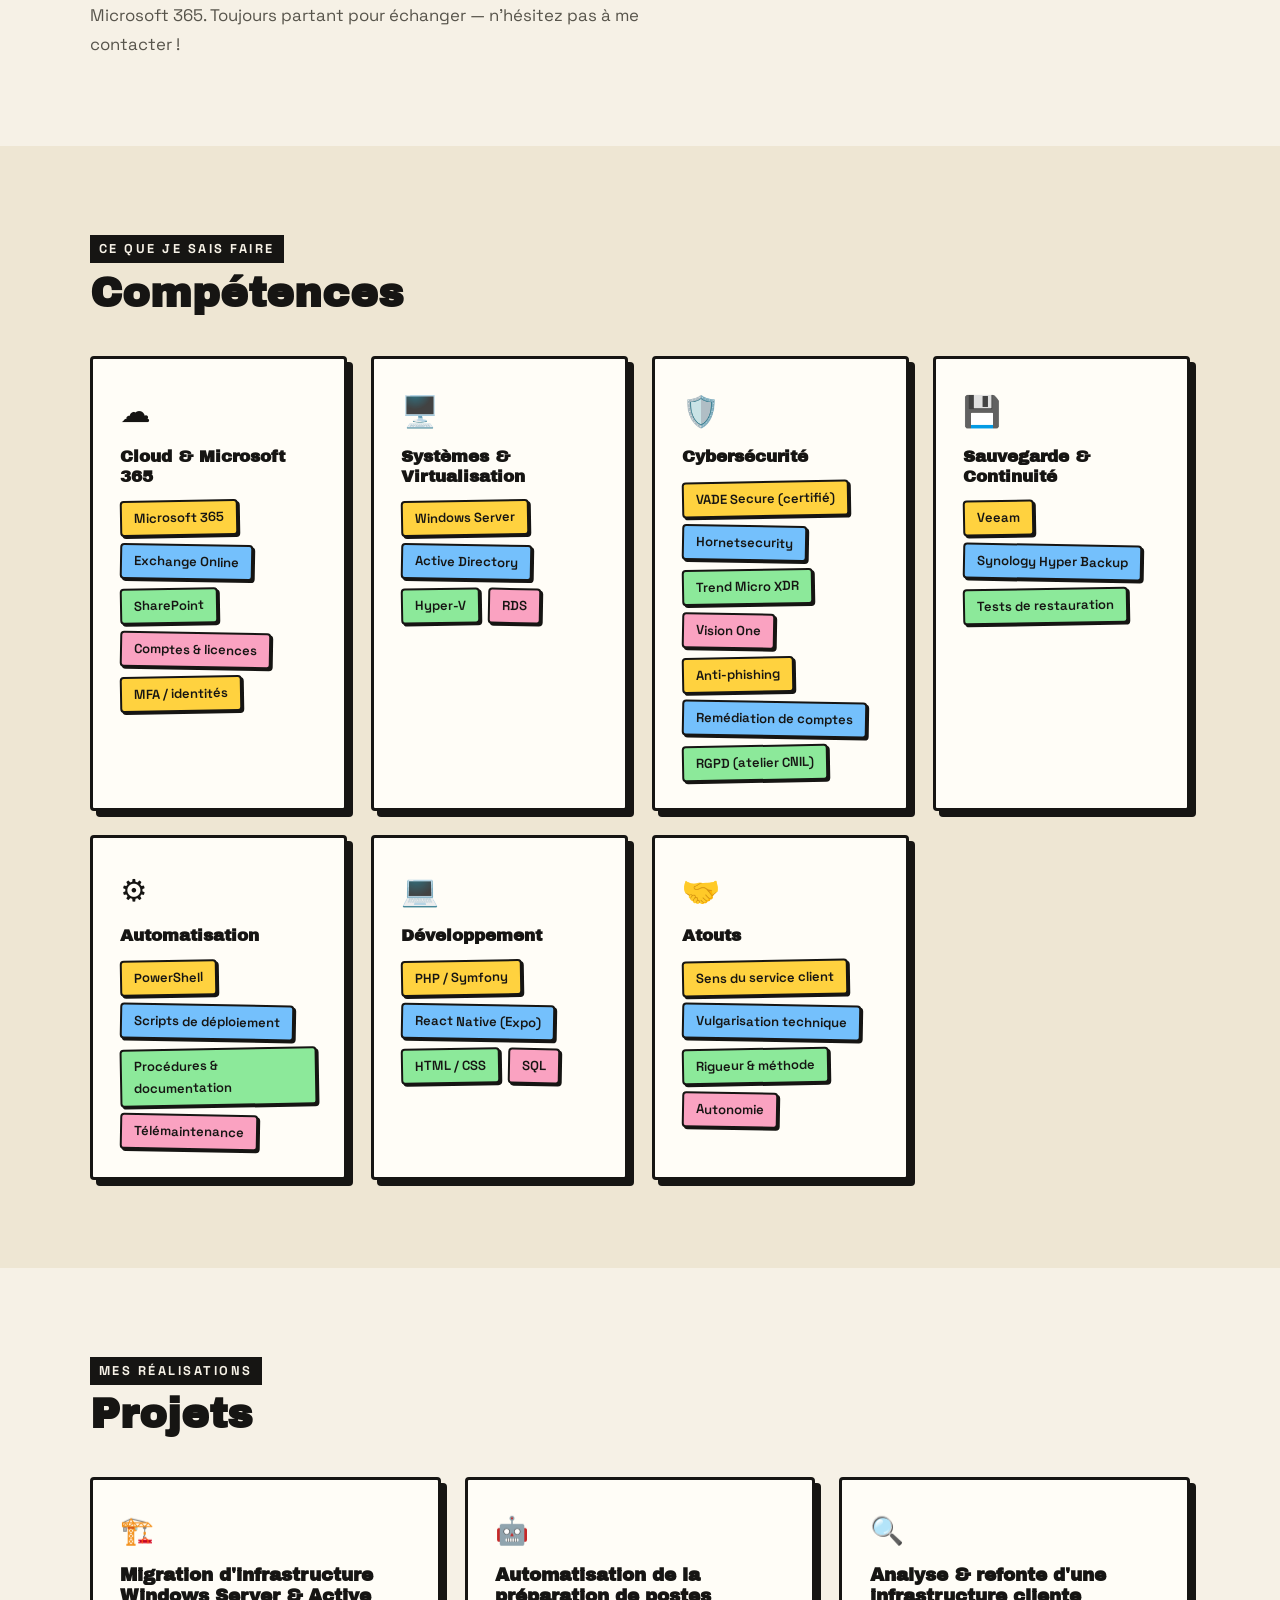
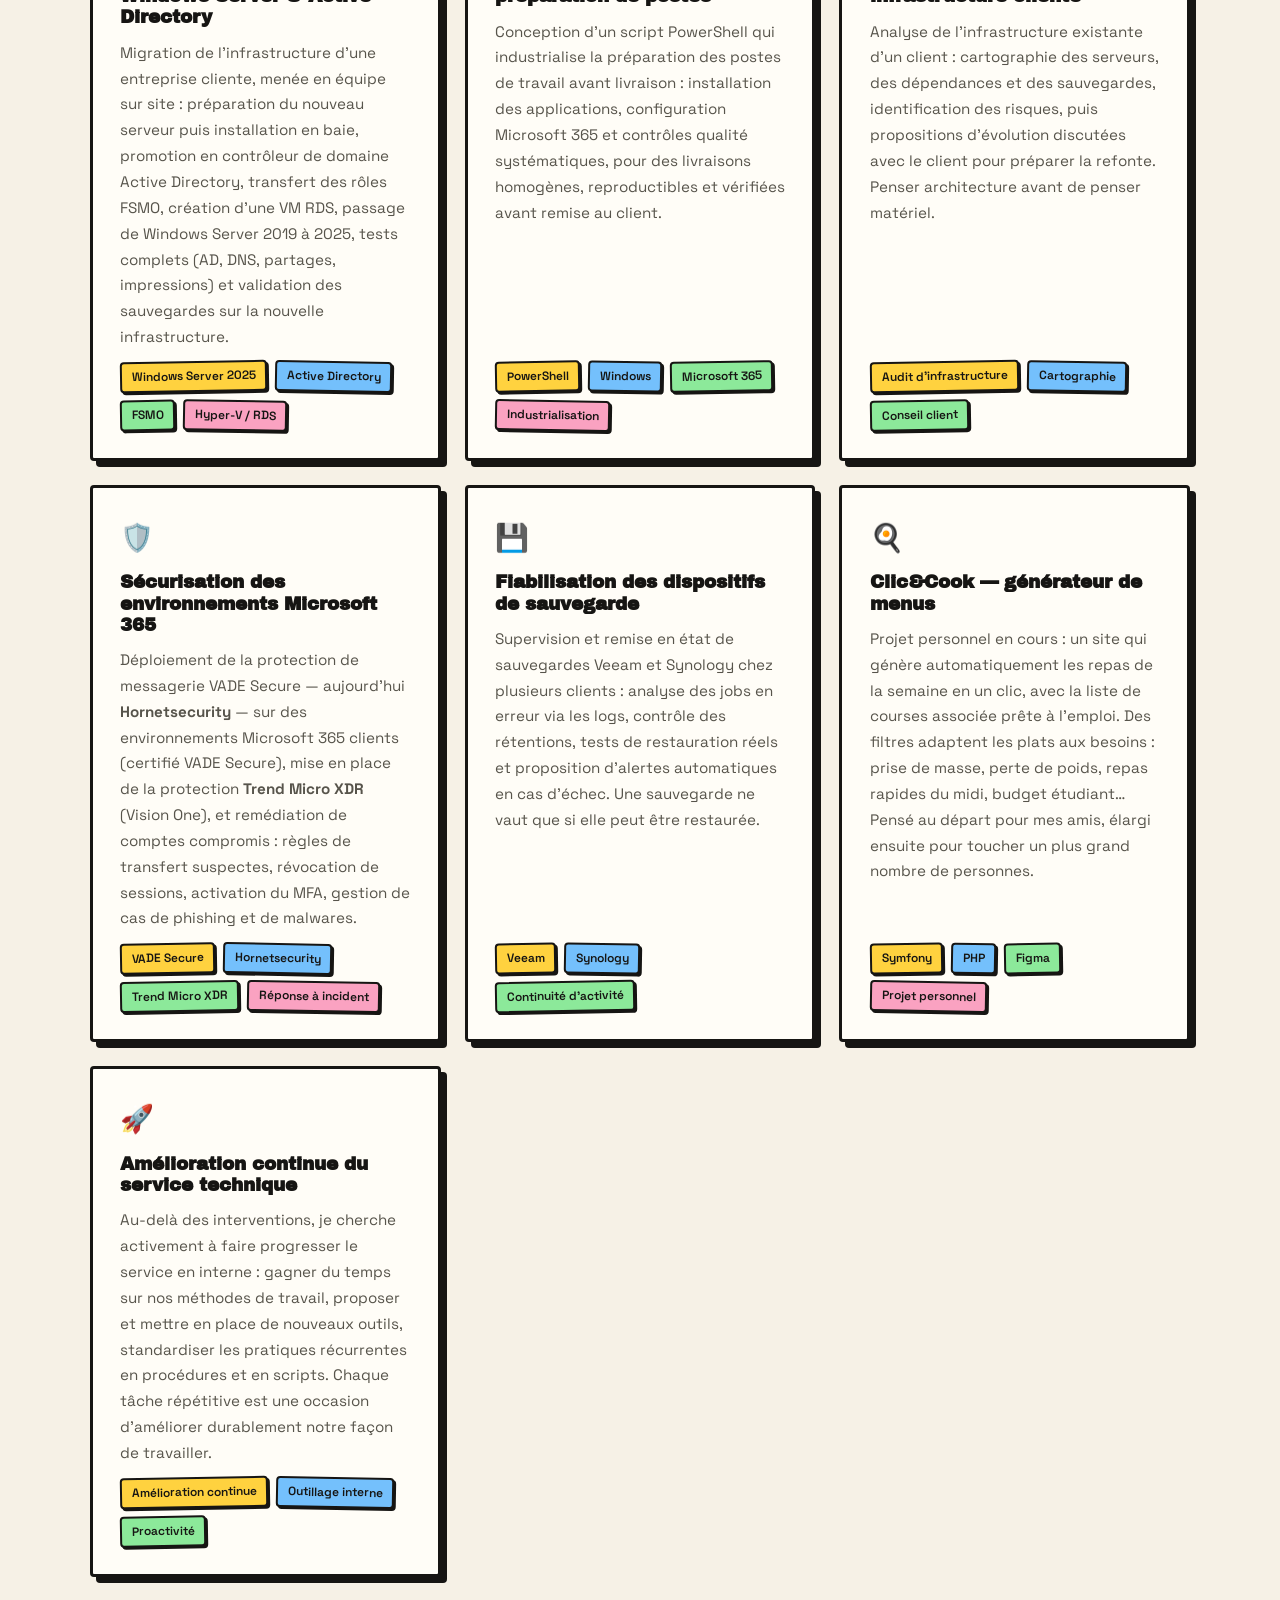
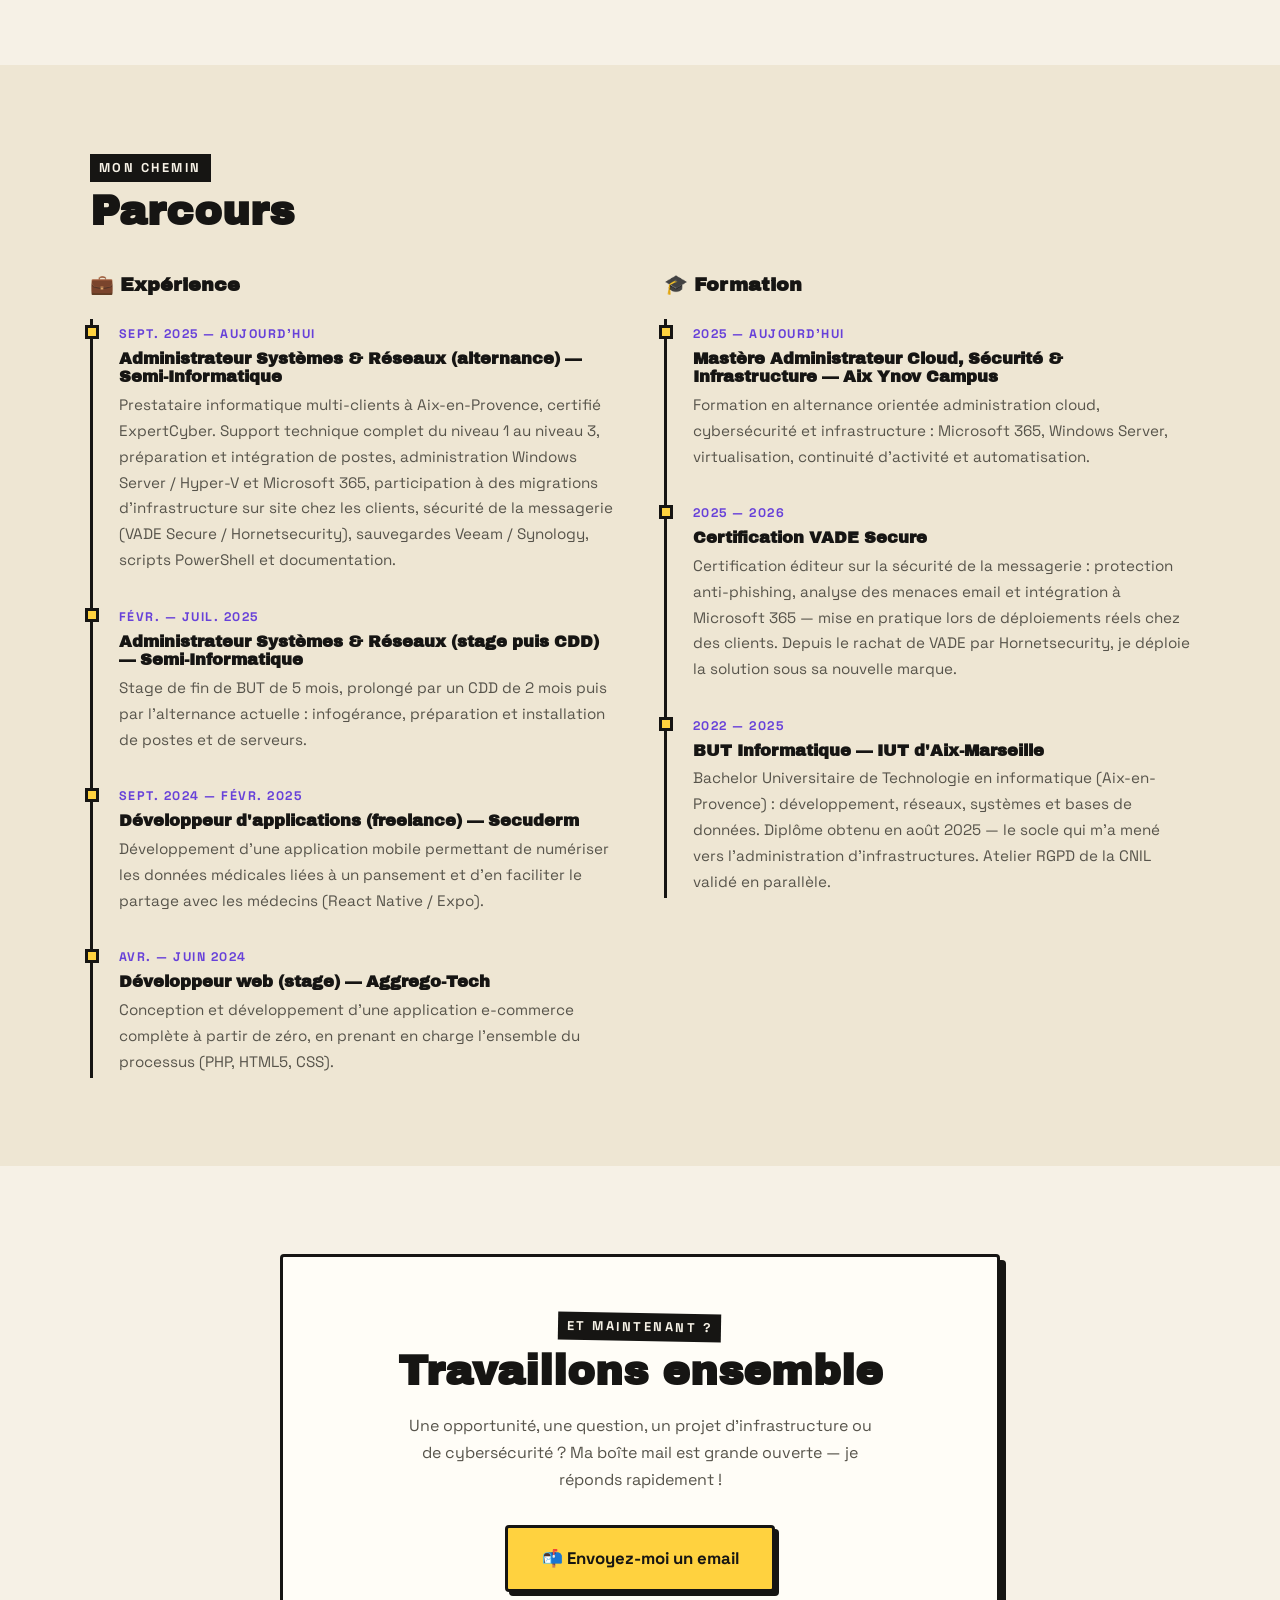
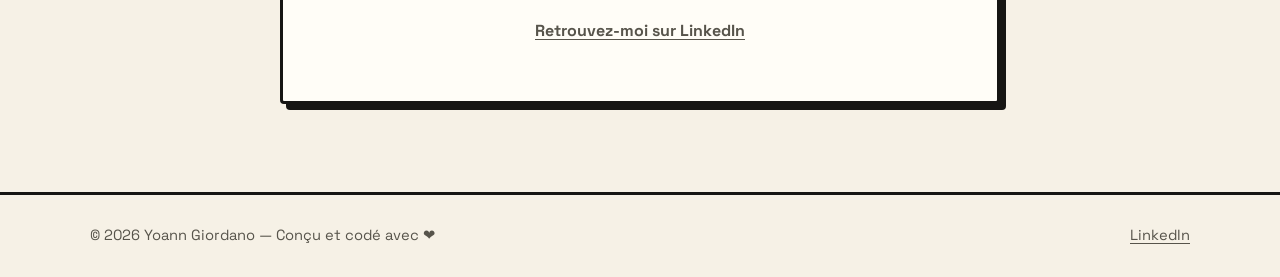
==== commit 7dbc5d44: "Prise en compte du rachat de VADE par Hornetsecurity La certification reste présentée sur VADE Secur" ====
--- a/index.html
+++ b/index.html
@@ -142,7 +142,7 @@
               Windows Server, virtualisation, Microsoft&nbsp;365 et environnements de
               travail. Et parce que la sécurité fait partie du quotidien d'un
               prestataire, je la pratique de façon très concrète&nbsp;: certifié
-              <strong>VADE Secure</strong>, configuration de
+              <strong>VADE Secure</strong> (aujourd'hui Hornetsecurity), configuration de
               <strong>Trend Micro</strong>, gestion de cas de phishing et de malwares,
               sécurisation des identités Microsoft&nbsp;365. Toujours partant pour
               échanger — n'hésitez pas à me contacter&nbsp;!
@@ -207,6 +207,7 @@
             <h3>Cybersécurité</h3>
             <ul class="chips">
               <li class="chip">VADE Secure (certifié)</li>
+              <li class="chip">Hornetsecurity</li>
               <li class="chip">Trend Micro XDR</li>
               <li class="chip">Vision One</li>
               <li class="chip">Anti-phishing</li>
@@ -336,16 +337,17 @@
             </div>
             <h3>Sécurisation des environnements Microsoft 365</h3>
             <p>
-              Déploiement de VADE Secure sur des environnements Microsoft&nbsp;365
-              clients (certification à l'appui), mise en place de la protection
+              Déploiement de la protection de messagerie VADE Secure — aujourd'hui
+              <strong>Hornetsecurity</strong> — sur des environnements Microsoft&nbsp;365
+              clients (certifié VADE Secure), mise en place de la protection
               <strong>Trend Micro XDR</strong> (Vision One), et remédiation de
               comptes compromis&nbsp;: règles de transfert suspectes, révocation de
               sessions, activation du MFA, gestion de cas de phishing et de malwares.
             </p>
             <ul class="chips chips-sm">
               <li class="chip">VADE Secure</li>
+              <li class="chip">Hornetsecurity</li>
               <li class="chip">Trend Micro XDR</li>
-              <li class="chip">Exchange Online</li>
               <li class="chip">Réponse à incident</li>
             </ul>
           </article>
@@ -433,7 +435,7 @@
                    préparation et intégration de postes, administration Windows
                    Server / Hyper-V et Microsoft&nbsp;365, participation à des migrations
                    d'infrastructure sur site chez les clients, sécurité de la
-                   messagerie (VADE Secure), sauvegardes Veeam / Synology, scripts
+                   messagerie (VADE Secure / Hornetsecurity), sauvegardes Veeam / Synology, scripts
                    PowerShell et documentation.</p>
               </div>
               <div class="timeline-item">
@@ -476,7 +478,9 @@
                 <p>Certification éditeur sur la sécurité de la messagerie&nbsp;:
                    protection anti-phishing, analyse des menaces email et
                    intégration à Microsoft&nbsp;365 — mise en pratique lors de
-                   déploiements réels chez des clients.</p>
+                   déploiements réels chez des clients. Depuis le rachat de VADE
+                   par Hornetsecurity, je déploie la solution sous sa nouvelle
+                   marque.</p>
               </div>
               <div class="timeline-item">
                 <span class="timeline-date">2022 — 2025</span>
--- a/styles.css
+++ b/styles.css
@@ -37,8 +37,9 @@
 
   --bw: 3px;              /* épaisseur des bordures        */
   --radius: 4px;          /* arrondi des angles            */
-  --shadow-card: 6px 6px 0 var(--border-c);
-  --shadow-card-hover: 10px 10px 0 var(--border-c);
+  --shadow-c: var(--border-c);   /* couleur des ombres décalées */
+  --shadow-card: 6px 6px 0 var(--shadow-c);
+  --shadow-card-hover: 10px 10px 0 var(--shadow-c);
   --card-lift: translate(-3px, -3px);
 
   color-scheme: light;
@@ -329,17 +330,24 @@
    ═══════════════════════════════════════════════════════════════════ */
 
 [data-skin="brut"][data-theme="dark"] {
-  --bg: #191621;
-  --bg-soft: #131018;
-  --surface: #231f2e;
-  --border-c: #efe8d6;
-  --text: #efe8d6;
-  --muted: #b0a99b;
+  --bg: #141311;          /* charbon chaud, assorti au crème du mode clair */
+  --bg-soft: #1a1815;
+  --surface: #221f1b;
+  --border-c: #ece5d3;
+  --text: #f2ecdc;
+  --muted: #aaa190;
   --accent: #ffd23f;
   --accent-ink: #161513;
-  --accent-2: #b197fc;
+  --accent-2: #c9b8ff;
+  --shadow-c: #000;       /* ombres noires profondes, plus criardes en crème */
   color-scheme: dark;
 }
+
+/* Pois du fond plus discrets en sombre */
+[data-skin="brut"][data-theme="dark"] .hero {
+  background-image: radial-gradient(color-mix(in srgb, var(--border-c) 11%, transparent) 1.5px, transparent 1.5px);
+}
+[data-skin="brut"][data-theme="dark"] .timeline-item::before { border-color: #161513; }
 
 /* Fond à pois de la page d'accueil */
 [data-skin="brut"] .hero {
@@ -354,13 +362,13 @@
   display: inline-block;
   background: var(--accent); color: var(--accent-ink);
   border: var(--bw) solid var(--border-c);
-  box-shadow: 5px 5px 0 var(--border-c);
+  box-shadow: 5px 5px 0 var(--shadow-c);
   padding: 0 .18em; transform: rotate(-1.5deg);
 }
 
 [data-skin="brut"] .logo {
   display: inline-block; background: var(--accent); color: var(--accent-ink);
-  border: var(--bw) solid var(--border-c); box-shadow: 3px 3px 0 var(--border-c);
+  border: var(--bw) solid var(--border-c); box-shadow: 3px 3px 0 var(--shadow-c);
   padding: .05em .35em;
 }
 [data-skin="brut"] .logo-dot, [data-skin="brut"] .logo-point { color: var(--accent-ink); }
@@ -373,30 +381,30 @@
 [data-skin="brut"] .nav-link-cta,
 [data-skin="brut"] .btn,
 [data-skin="brut"] .theme-toggle,
-[data-skin="brut"] .hero-socials a { box-shadow: 4px 4px 0 var(--border-c); }
+[data-skin="brut"] .hero-socials a { box-shadow: 4px 4px 0 var(--shadow-c); }
 
 [data-skin="brut"] .nav-link-cta { border: var(--bw) solid var(--border-c); }
 [data-skin="brut"] .nav-link-cta:hover,
 [data-skin="brut"] .btn:hover,
-[data-skin="brut"] .hero-socials a:hover { transform: translate(-2px, -2px); box-shadow: 6px 6px 0 var(--border-c); }
-[data-skin="brut"] .btn:active { transform: translate(2px, 2px); box-shadow: 1px 1px 0 var(--border-c); }
+[data-skin="brut"] .hero-socials a:hover { transform: translate(-2px, -2px); box-shadow: 6px 6px 0 var(--shadow-c); }
+[data-skin="brut"] .btn:active { transform: translate(2px, 2px); box-shadow: 1px 1px 0 var(--shadow-c); }
 [data-skin="brut"] .hero-socials a:hover { background: var(--accent-2); color: #fff; }
 
 /* Photo : cadre épais + double ombre décalée colorée */
 [data-skin="brut"] .avatar-ring img {
   border: var(--bw) solid var(--border-c); border-radius: 50%;
-  box-shadow: 12px 12px 0 var(--accent), 12px 12px 0 var(--bw) var(--border-c);
+  box-shadow: 12px 12px 0 var(--accent), 12px 12px 0 var(--bw) var(--shadow-c);
 }
 
 /* Pastilles multicolores légèrement inclinées */
-[data-skin="brut"] .chip { box-shadow: 2px 2px 0 var(--border-c); color: #161513; }
+[data-skin="brut"] .chip { box-shadow: 2px 2px 0 var(--shadow-c); color: #161513; }
 [data-skin="brut"] .chip:nth-child(4n+1) { background: #ffd23f; }
 [data-skin="brut"] .chip:nth-child(4n+2) { background: #74c0fc; }
 [data-skin="brut"] .chip:nth-child(4n+3) { background: #8ce99a; }
 [data-skin="brut"] .chip:nth-child(4n+4) { background: #faa2c1; }
 [data-skin="brut"] .chip:nth-child(odd) { transform: rotate(-1deg); }
 [data-skin="brut"] .chip:nth-child(even) { transform: rotate(1deg); }
-[data-skin="brut"][data-theme="dark"] .chip { border-color: #efe8d6; box-shadow: 2px 2px 0 #efe8d6; }
+[data-skin="brut"][data-theme="dark"] .chip { border-color: #161513; }
 
 [data-skin="brut"] .contact-card { transform: rotate(-.5deg); }
 [data-skin="brut"] .contact-card .section-kicker { transform: rotate(1deg); }
@@ -696,7 +704,7 @@
   .contact-card { padding: 2.5rem 1.4rem; }
   .footer-inner { justify-content: center; text-align: center; }
   .scroll-hint { display: none; }
-  [data-skin="brut"] .avatar-ring img { box-shadow: 8px 8px 0 var(--accent), 8px 8px 0 var(--bw) var(--border-c); }
+  [data-skin="brut"] .avatar-ring img { box-shadow: 8px 8px 0 var(--accent), 8px 8px 0 var(--bw) var(--shadow-c); }
 }
 
 /* ── Accessibilité : animations réduites ──────────────────────────── */
